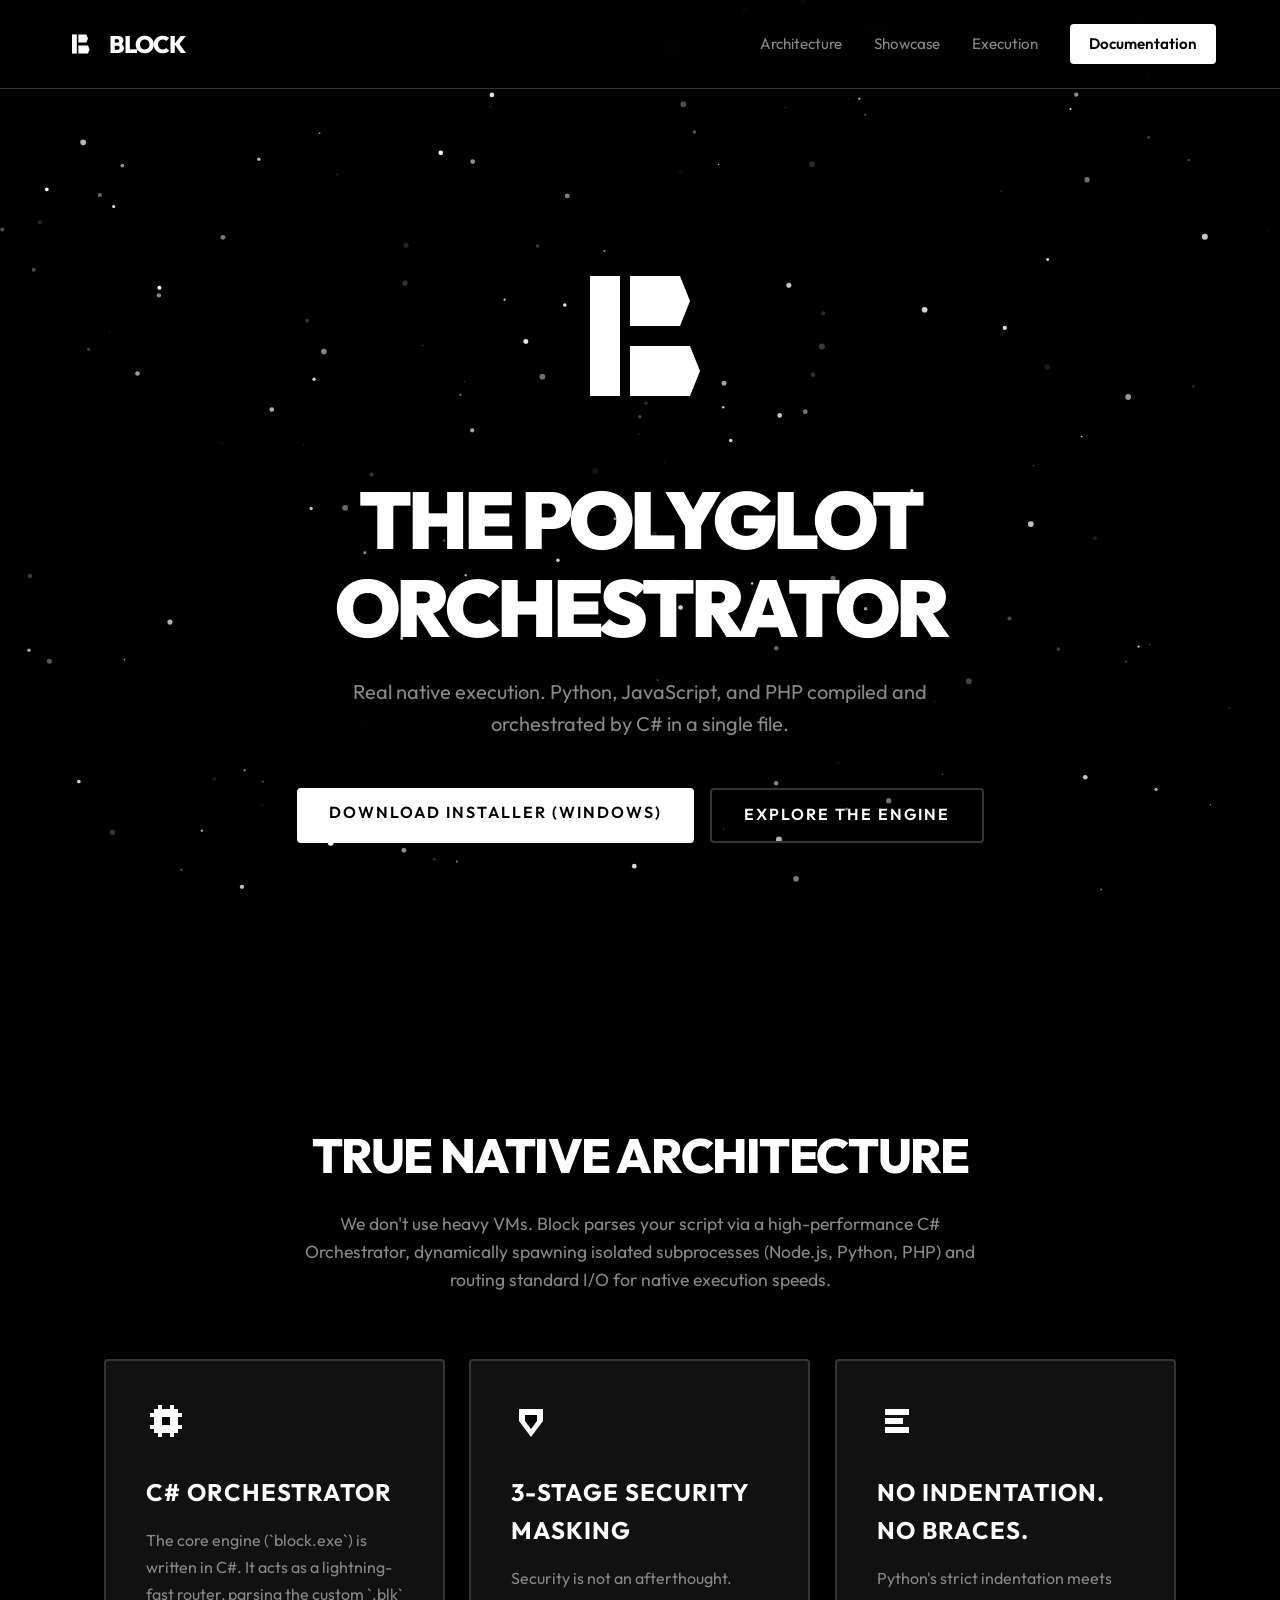
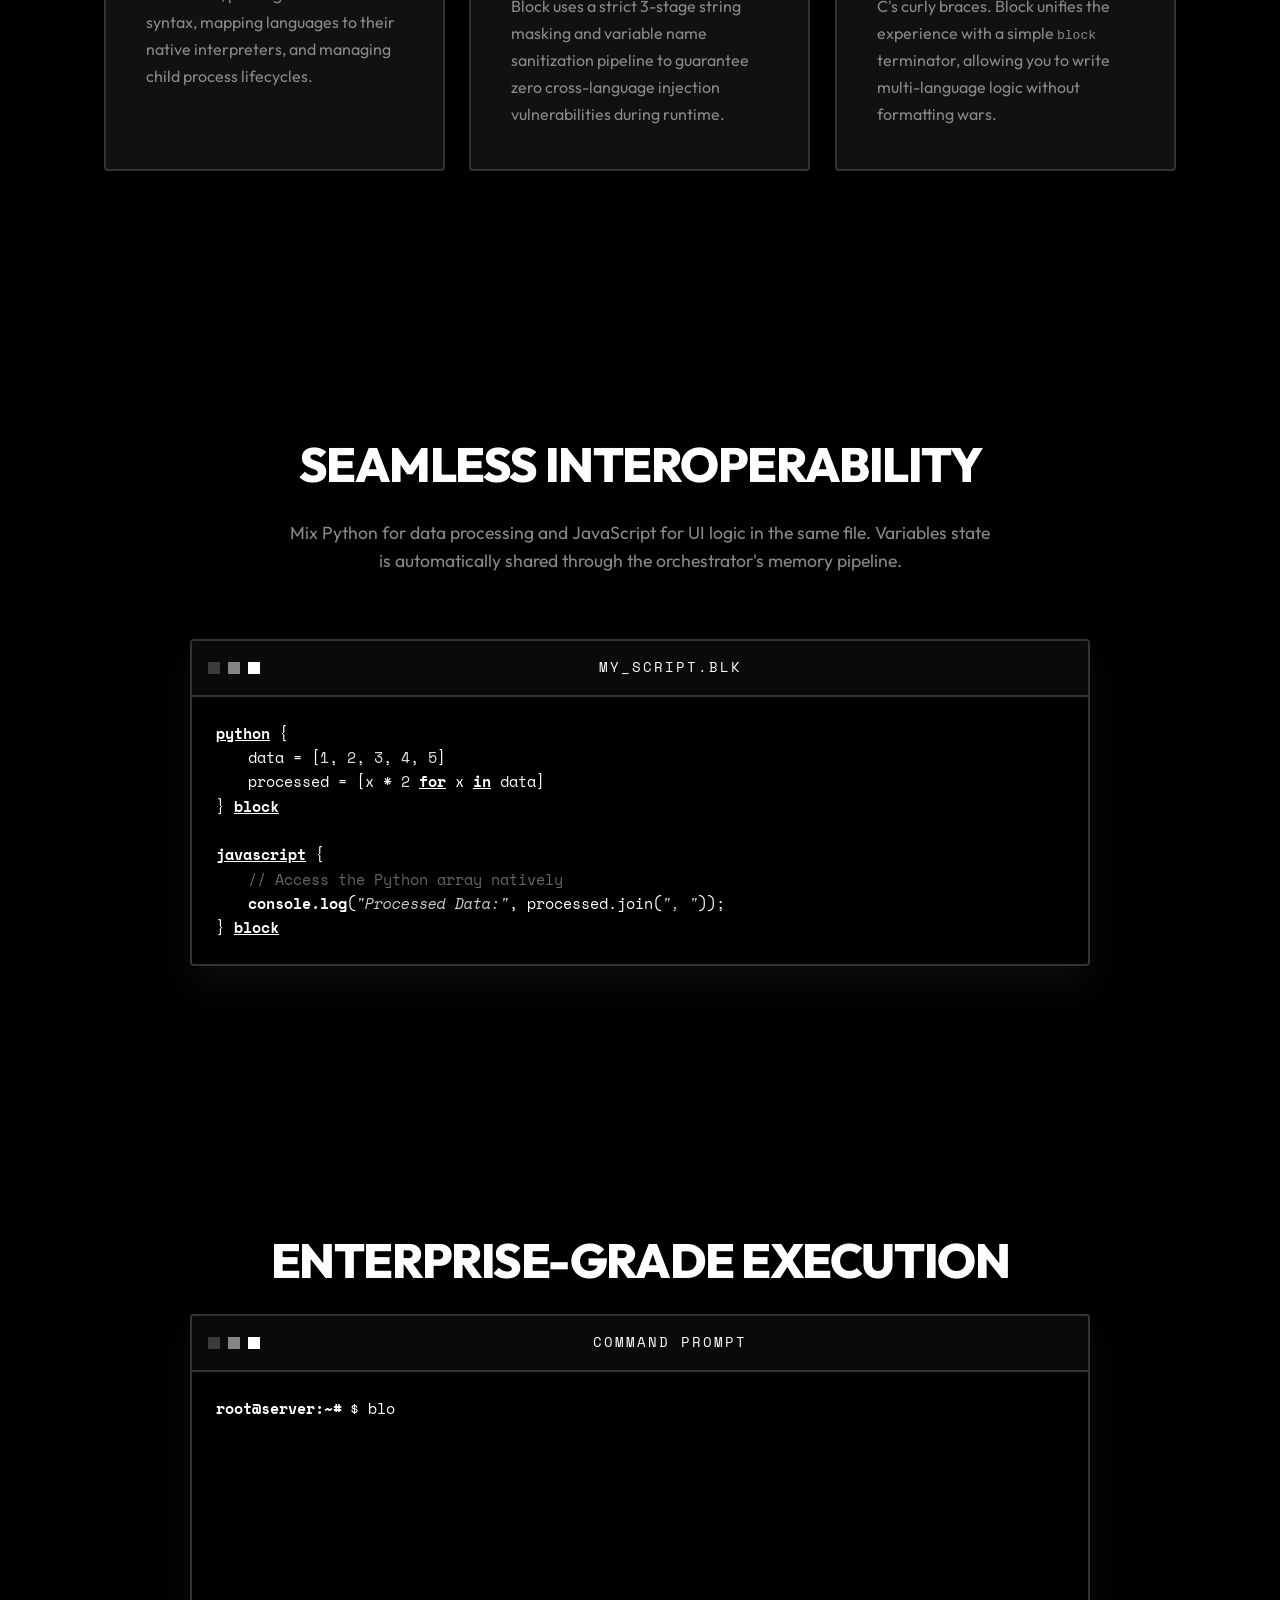
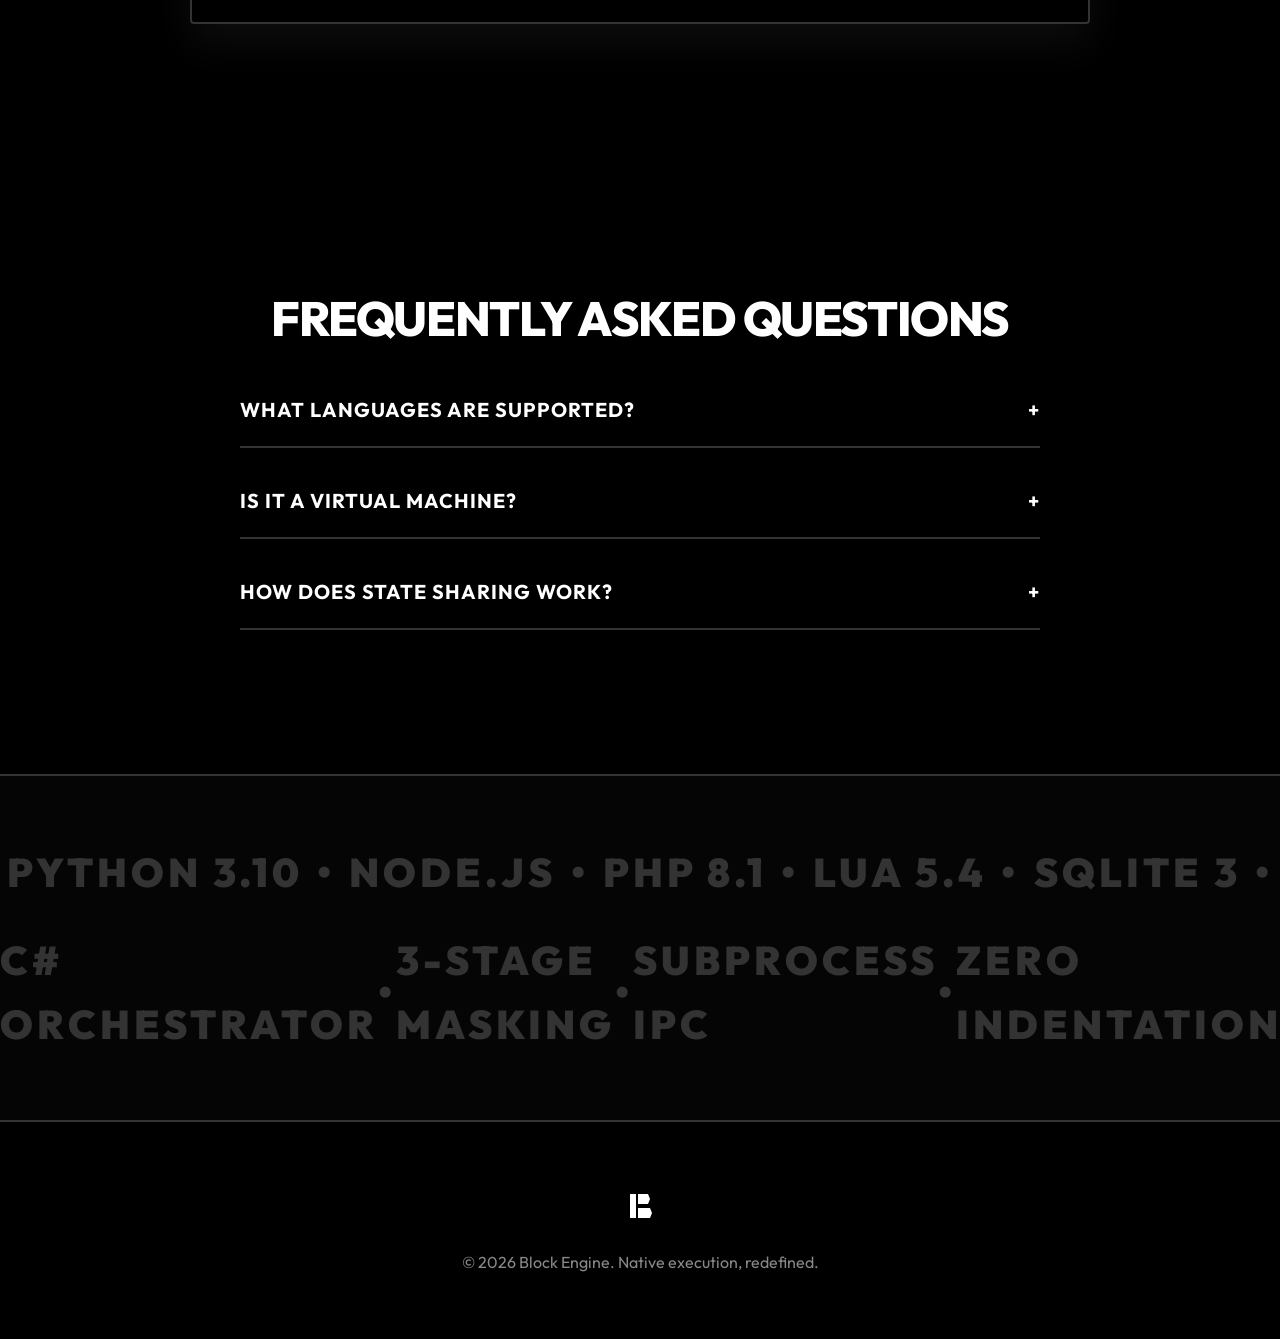
==== index.html @ d7652b3d "ver 1.0 ?..." ====
<!DOCTYPE html>
<html lang="zh-TW">
<head>
    <meta charset="UTF-8">
    <meta name="viewport" content="width=device-width, initial-scale=1.0">
    <title>Block - The Polyglot Orchestrator</title>
    <link rel="preconnect" href="https://fonts.googleapis.com">
    <link rel="preconnect" href="https://fonts.gstatic.com" crossorigin>
    <link href="https://fonts.googleapis.com/css2?family=Outfit:wght@300;400;600;800;900&family=Space+Mono&display=swap" rel="stylesheet">
    <link rel="stylesheet" href="styles.css">
</head>
<body>
    <!-- 3D Canvas Background -->
    <canvas id="bg-canvas"></canvas>

    <!-- Scroll Timeline -->
    <div id="scroll-line-container">
        <div id="scroll-line"></div>
        <div id="scroll-glow"></div>
    </div>

    <nav class="navbar">
        <div class="logo">
            <!-- Using the inline SVG for small logo -->
            <svg viewBox="0 0 100 100" class="logo-img-small">
                <g fill="#ffffff">
                    <rect x="25" y="20" width="15" height="60" />
                    <polygon points="45,20 70,20 75,32.5 70,45 45,45" />
                    <polygon points="45,55 75,55 80,67.5 75,80 45,80" />
                </g>
            </svg>
            <span class="logo-text">BLOCK</span>
        </div>
        <div class="nav-links">
            <a href="#architecture">Architecture</a>
            <a href="#showcase">Showcase</a>
            <a href="#terminal">Execution</a>
            <a href="wiki.html" class="btn-glow">Documentation</a>
        </div>
    </nav>

    <main>
        <header class="hero reveal">
            <!-- Epic Animated Logo (Pure Monochrome Geometric) -->
            <div class="hero-logo-container">
                <svg id="hero-logo" viewBox="0 0 100 100" width="200" height="200">
                    <g class="logo-paths" fill="none" stroke="#ffffff" stroke-width="2">
                        <rect x="25" y="20" width="15" height="60" />
                        <polygon points="45,20 70,20 75,32.5 70,45 45,45" />
                        <polygon points="45,55 75,55 80,67.5 75,80 45,80" />
                    </g>
                </svg>
            </div>

            <h1 class="scramble-text" data-text="THE POLYGLOT ORCHESTRATOR">
                THE POLYGLOT ORCHESTRATOR
            </h1>
            <p class="subtitle scramble-text" data-text="Real native execution. Python, JavaScript, and PHP compiled and orchestrated by C# in a single file.">
                Real native execution. Python, JavaScript, and PHP compiled and orchestrated by C# in a single file.
            </p>
            <div class="cta-group">
                <a href="BlockInstaller.exe" download class="btn-primary">Download Installer (Windows)</a>
                <a href="#architecture" class="btn-secondary">Explore the Engine</a>
            </div>
        </header>

        <!-- Genuine Architecture Section -->
        <section id="architecture" class="architecture section-padding">
            <h2 class="section-title reveal">True Native Architecture</h2>
            <p class="section-desc reveal">We don't use heavy VMs. Block parses your script via a high-performance C# Orchestrator, dynamically spawning isolated subprocesses (Node.js, Python, PHP) and routing standard I/O for native execution speeds.</p>
            
            <div class="bento-grid">
                <div class="bento-card tilt-card reveal">
                    <div class="bento-icon">
                        <!-- C# Orchestrator Geometric Icon -->
                        <svg viewBox="0 0 100 100" width="40" height="40">
                            <g fill="#ffffff">
                                <rect x="20" y="20" width="60" height="60" />
                                <rect x="10" y="30" width="10" height="10" />
                                <rect x="10" y="60" width="10" height="10" />
                                <rect x="80" y="30" width="10" height="10" />
                                <rect x="80" y="60" width="10" height="10" />
                                <rect x="30" y="10" width="10" height="10" />
                                <rect x="60" y="10" width="10" height="10" />
                                <rect x="30" y="80" width="10" height="10" />
                                <rect x="60" y="80" width="10" height="10" />
                                <rect x="40" y="40" width="20" height="20" fill="#000000" />
                            </g>
                        </svg>
                    </div>
                    <h3>C# Orchestrator</h3>
                    <p>The core engine (`block.exe`) is written in C#. It acts as a lightning-fast router, parsing the custom `.blk` syntax, mapping languages to their native interpreters, and managing child process lifecycles.</p>
                </div>
                <div class="bento-card tilt-card reveal">
                    <div class="bento-icon">
                        <!-- 3-Stage Security Geometric Icon -->
                        <svg viewBox="0 0 100 100" width="40" height="40">
                            <g fill="#ffffff">
                                <polygon points="20,20 80,20 80,50 50,90 20,50" />
                                <polygon points="35,35 65,35 65,50 50,70 35,50" fill="#000000" />
                            </g>
                        </svg>
                    </div>
                    <h3>3-Stage Security Masking</h3>
                    <p>Security is not an afterthought. Block uses a strict 3-stage string masking and variable name sanitization pipeline to guarantee zero cross-language injection vulnerabilities during runtime.</p>
                </div>
                <div class="bento-card tilt-card reveal">
                    <div class="bento-icon">
                        <!-- No Indentation Geometric Icon -->
                        <svg viewBox="0 0 100 100" width="40" height="40">
                            <g fill="#ffffff">
                                <rect x="20" y="20" width="60" height="15" />
                                <rect x="20" y="42.5" width="45" height="15" />
                                <rect x="20" y="65" width="60" height="15" />
                            </g>
                        </svg>
                    </div>
                    <h3>No Indentation. No Braces.</h3>
                    <p>Python's strict indentation meets C's curly braces. Block unifies the experience with a simple <code>block</code> terminator, allowing you to write multi-language logic without formatting wars.</p>
                </div>
            </div>
        </section>

        <!-- Interactive Code Showcase -->
        <section id="showcase" class="showcase section-padding">
            <h2 class="section-title reveal">Seamless Interoperability</h2>
            <p class="section-desc reveal">Mix Python for data processing and JavaScript for UI logic in the same file. Variables state is automatically shared through the orchestrator's memory pipeline.</p>
            
            <div class="code-comparison reveal">
                <div class="code-window">
                    <div class="editor-header">
                        <span class="dot"></span><span class="dot"></span><span class="dot"></span>
                        <span class="window-title">my_script.blk</span>
                    </div>
                    <div class="editor-content">
                        <div class="code-line"><span class="keyword">python</span> {</div>
                        <div class="code-line indent">data = [<span class="number">1</span>, <span class="number">2</span>, <span class="number">3</span>, <span class="number">4</span>, <span class="number">5</span>]</div>
                        <div class="code-line indent">processed = [x * <span class="number">2</span> <span class="keyword">for</span> x <span class="keyword">in</span> data]</div>
                        <div class="code-line">} <span class="keyword">block</span></div>
                        <br>
                        <div class="code-line"><span class="keyword">javascript</span> {</div>
                        <div class="code-line indent"><span class="comment">// Access the Python array natively</span></div>
                        <div class="code-line indent"><span class="func">console.log</span>(<span class="string">"Processed Data:"</span>, processed.join(<span class="string">", "</span>));</div>
                        <div class="code-line">} <span class="keyword">block</span></div>
                    </div>
                </div>
            </div>
        </section>

        <!-- Terminal Simulator -->
        <section id="terminal" class="terminal-section section-padding">
            <h2 class="section-title reveal">Enterprise-Grade Execution</h2>
            <div class="terminal-window reveal">
                <div class="editor-header">
                    <span class="dot"></span><span class="dot"></span><span class="dot"></span>
                    <span class="window-title">Command Prompt</span>
                </div>
                <div class="terminal-body" id="term-typing">
                    <!-- JS will inject typing here -->
                </div>
            </div>
        </section>

        <!-- FAQ Accordion -->
        <section class="faq-section section-padding">
            <h2 class="section-title reveal">Frequently Asked Questions</h2>
            <div class="faq-container reveal">
                <div class="faq-item">
                    <button class="faq-question">What languages are supported? <span class="icon">+</span></button>
                    <div class="faq-answer">
                        <p>Block Installer automatically downloads and links native runtime environments for Python, PHP, Lua, SQLite, and JavaScript. You can use all of them out-of-the-box in a single `.blk` file.</p>
                    </div>
                </div>
                <div class="faq-item">
                    <button class="faq-question">Is it a Virtual Machine? <span class="icon">+</span></button>
                    <div class="faq-answer">
                        <p>No. Block does not emulate instructions. It relies on the C# Orchestrator to parse the AST and spin up actual native processes (`python.exe`, `node.exe`), ensuring 100% compatibility with standard libraries.</p>
                    </div>
                </div>
                <div class="faq-item">
                    <button class="faq-question">How does state sharing work? <span class="icon">+</span></button>
                    <div class="faq-answer">
                        <p>The Orchestrator manages an inter-process communication pipeline. When a variable is declared in a Python block, its value is serialized, sanitized by the 3-stage mask, and injected securely into the subsequent JavaScript or PHP context.</p>
                    </div>
                </div>
            </div>
        </section>

        <!-- Ecosystem Marquees -->
        <section class="marquee-section">
            <div class="marquee marquee-left">
                <div class="marquee-content">
                    <span>PYTHON 3.10</span> <span>•</span>
                    <span>NODE.JS</span> <span>•</span>
                    <span>PHP 8.1</span> <span>•</span>
                    <span>LUA 5.4</span> <span>•</span>
                    <span>SQLITE 3</span> <span>•</span>
                </div>
                <div class="marquee-content">
                    <span>PYTHON 3.10</span> <span>•</span>
                    <span>NODE.JS</span> <span>•</span>
                    <span>PHP 8.1</span> <span>•</span>
                    <span>LUA 5.4</span> <span>•</span>
                    <span>SQLITE 3</span> <span>•</span>
                </div>
            </div>
            <div class="marquee marquee-right">
                <div class="marquee-content">
                    <span>C# ORCHESTRATOR</span> <span>•</span>
                    <span>3-STAGE MASKING</span> <span>•</span>
                    <span>SUBPROCESS IPC</span> <span>•</span>
                    <span>ZERO INDENTATION</span> <span>•</span>
                </div>
                <div class="marquee-content">
                    <span>C# ORCHESTRATOR</span> <span>•</span>
                    <span>3-STAGE MASKING</span> <span>•</span>
                    <span>SUBPROCESS IPC</span> <span>•</span>
                    <span>ZERO INDENTATION</span> <span>•</span>
                </div>
            </div>
        </section>
    </main>

    <footer>
        <div class="footer-logo">
            <svg viewBox="0 0 100 100" width="40" height="40">
                <g fill="#ffffff">
                    <rect x="25" y="20" width="15" height="60" />
                    <polygon points="45,20 70,20 75,32.5 70,45 45,45" />
                    <polygon points="45,55 75,55 80,67.5 75,80 45,80" />
                </g>
            </svg>
        </div>
        <p>&copy; 2026 Block Engine. Native execution, redefined.</p>
    </footer>

    <script src="script.js"></script>
</body>
</html>
---- styles.css ----
/* ==========================================================================
   Pure Monochrome Dark Theme for Block Engine - GEOMETRIC EDITION
   ========================================================================== */

:root {
    --bg-color: #000000;
    --text-primary: #ffffff;
    --text-secondary: #888888;
    --border-color: #333333;
    --card-bg: rgba(17, 17, 17, 1);
    --accent: #ffffff; 
    --font-sans: 'Outfit', -apple-system, BlinkMacSystemFont, "Segoe UI", Roboto, "Helvetica Neue", Arial, sans-serif;
    --font-mono: 'Space Mono', SFMono-Regular, Menlo, Monaco, Consolas, monospace;
}

* {
    margin: 0;
    padding: 0;
    box-sizing: border-box;
}

html {
    scroll-behavior: smooth;
}

body {
    background-color: var(--bg-color);
    color: var(--text-primary);
    font-family: var(--font-sans);
    line-height: 1.6;
    overflow-x: hidden;
    position: relative;
}

#bg-canvas {
    position: fixed;
    top: 0;
    left: 0;
    width: 100%;
    height: 100%;
    z-index: -2;
    pointer-events: none;
}

#scroll-line-container {
    position: absolute;
    top: 0;
    left: 50%;
    transform: translateX(-50%);
    width: 2px;
    height: 100%;
    z-index: -1;
    opacity: 0.3;
}

#scroll-line {
    position: sticky;
    top: 0;
    width: 100%;
    height: 0%;
    background: var(--text-primary);
    box-shadow: 0 0 15px 2px rgba(255, 255, 255, 0.3);
    transition: height 0.1s ease-out;
}

/* Navbar */
.navbar {
    display: flex;
    justify-content: space-between;
    align-items: center;
    padding: 1.5rem 4rem;
    position: sticky;
    top: 0;
    background: rgba(0, 0, 0, 0.8);
    backdrop-filter: blur(12px);
    border-bottom: 1px solid var(--border-color);
    z-index: 1000;
}

.logo {
    display: flex;
    align-items: center;
    gap: 0.8rem;
    font-size: 1.5rem;
    font-weight: 800;
    letter-spacing: -0.05em;
}

.logo-img-small {
    height: 32px;
    width: 32px;
}

.nav-links {
    display: flex;
    gap: 2rem;
    align-items: center;
}

.nav-links a {
    color: var(--text-secondary);
    text-decoration: none;
    font-size: 0.95rem;
    transition: color 0.2s;
}

.nav-links a:hover {
    color: var(--text-primary);
}

.btn-glow {
    background: var(--text-primary);
    color: var(--bg-color) !important;
    padding: 0.5rem 1.2rem;
    border-radius: 4px; /* Harder corners for geometric feel */
    font-weight: 600;
    transition: transform 0.2s, box-shadow 0.2s;
}

.btn-glow:hover {
    transform: scale(1.05);
    box-shadow: 0 0 15px rgba(255, 255, 255, 0.4);
}

/* Hero Section */
.hero {
    min-height: 100vh;
    display: flex;
    flex-direction: column;
    justify-content: center;
    align-items: center;
    text-align: center;
    padding: 2rem;
    position: relative;
}

/* SVG Animation */
.hero-logo-container {
    margin-bottom: 2rem;
}

.logo-paths {
    stroke-dasharray: 400;
    stroke-dashoffset: 400;
    animation: draw 2s ease-in-out forwards, fillIn 1s 1.5s ease-in forwards, pulseGlow 3s 2.5s infinite alternate;
}

@keyframes draw {
    to { stroke-dashoffset: 0; }
}
@keyframes fillIn {
    to { fill: #ffffff; stroke: transparent; }
}
@keyframes pulseGlow {
    from { filter: drop-shadow(0 0 10px rgba(255, 255, 255, 0.2)); }
    to { filter: drop-shadow(0 0 30px rgba(255, 255, 255, 0.6)); transform: scale(1.02); }
}

.hero h1 {
    font-size: 5rem;
    font-weight: 900;
    letter-spacing: -0.05em;
    line-height: 1.1;
    margin-bottom: 1.5rem;
    color: #ffffff;
    max-width: 900px;
    min-height: 120px;
}

.hero p {
    font-size: 1.25rem;
    color: var(--text-secondary);
    max-width: 600px;
    margin-bottom: 3rem;
    min-height: 60px;
}

.cta-group {
    display: flex;
    gap: 1rem;
}

.btn-primary, .btn-secondary {
    padding: 0.8rem 2rem;
    border-radius: 4px;
    font-size: 1rem;
    font-weight: 600;
    text-decoration: none;
    transition: all 0.2s;
    z-index: 2;
    text-transform: uppercase;
    letter-spacing: 2px;
}

.btn-primary {
    background: var(--text-primary);
    color: var(--bg-color);
}

.btn-primary:hover {
    background: #cccccc;
    transform: translateY(-2px);
    box-shadow: 0 10px 20px rgba(255,255,255,0.2);
}

.btn-secondary {
    background: transparent;
    color: var(--text-primary);
    border: 2px solid var(--border-color);
}

.btn-secondary:hover {
    background: rgba(255, 255, 255, 0.1);
    border-color: #ffffff;
}

/* Section Setup */
.section-padding {
    padding: 8rem 4rem;
    max-width: 1200px;
    margin: 0 auto;
    position: relative;
}

.section-title {
    text-align: center;
    font-size: 3rem;
    font-weight: 800;
    letter-spacing: -0.03em;
    margin-bottom: 1rem;
    color: #ffffff;
    text-transform: uppercase;
}

.section-desc {
    text-align: center;
    color: var(--text-secondary);
    max-width: 700px;
    margin: 0 auto 4rem auto;
    font-size: 1.1rem;
}

/* Bento Grid Features */
.bento-grid {
    display: grid;
    grid-template-columns: repeat(3, 1fr);
    grid-auto-rows: minmax(250px, auto);
    gap: 1.5rem;
}

.bento-card {
    background: var(--card-bg);
    border: 2px solid var(--border-color);
    border-radius: 4px;
    padding: 2.5rem;
    position: relative;
    overflow: hidden;
    transition: transform 0.1s ease-out, border-color 0.3s;
    transform-style: preserve-3d;
    will-change: transform;
}

.bento-card:hover {
    border-color: #ffffff;
}

.bento-card::before {
    content: '';
    position: absolute;
    top: 0;
    left: 0;
    right: 0;
    bottom: 0;
    background: radial-gradient(circle at var(--mouse-x, 0) var(--mouse-y, 0), rgba(255,255,255,0.15), transparent 50%);
    opacity: 0;
    transition: opacity 0.3s;
    pointer-events: none;
    z-index: 0;
}

.bento-card:hover::before {
    opacity: 1;
}

.bento-card > * {
    transform: translateZ(20px);
    position: relative;
    z-index: 1;
}

.bento-icon {
    margin-bottom: 1.5rem;
}

.bento-card h3 {
    font-size: 1.5rem;
    margin-bottom: 1rem;
    font-weight: 700;
    text-transform: uppercase;
    letter-spacing: 1px;
}

.bento-card p {
    color: var(--text-secondary);
    line-height: 1.7;
}

/* Code / Terminal Simulator */
.code-window, .terminal-window {
    width: 100%;
    max-width: 900px;
    margin: 0 auto;
    background: #000000;
    border: 2px solid var(--border-color);
    border-radius: 4px;
    overflow: hidden;
    box-shadow: 0 20px 40px rgba(255,255,255,0.05);
}

.editor-header {
    display: flex;
    gap: 8px;
    padding: 1rem;
    border-bottom: 2px solid var(--border-color);
    background: #0a0a0a;
    align-items: center;
}

.window-title {
    margin-left: auto;
    margin-right: auto;
    font-size: 0.85rem;
    color: #ffffff;
    font-family: var(--font-mono);
    letter-spacing: 2px;
    text-transform: uppercase;
}

/* Monochrome Window Dots */
.dot {
    width: 12px;
    height: 12px;
    border-radius: 0; /* Square dots for geometric style! */
    background: #ffffff;
}

.dot:nth-child(1) { opacity: 0.2; }
.dot:nth-child(2) { opacity: 0.5; }
.dot:nth-child(3) { opacity: 1.0; }

.editor-content, .terminal-body {
    padding: 1.5rem;
    font-family: var(--font-mono);
    font-size: 0.95rem;
    color: #ffffff;
    text-align: left;
    line-height: 1.6;
}

/* Pure Monochrome Syntax Highlighting */
.indent { padding-left: 2rem; }
.keyword { font-weight: bold; color: #ffffff; text-decoration: underline; }
.string { color: #cccccc; font-style: italic; }
.func { font-weight: bold; color: #ffffff; }
.comment { color: #666666; }
.number { color: #dddddd; }

/* Terminal Specifics */
.terminal-body {
    min-height: 250px;
}
.term-line {
    margin-bottom: 0.5rem;
}
/* Monochrome Terminal Outputs */
.prompt { color: #ffffff; font-weight: bold; margin-right: 0.5rem; }
.success { color: #ffffff; font-weight: bold; border-left: 3px solid #fff; padding-left: 10px; }
.warning { color: #aaaaaa; border-left: 3px solid #aaa; padding-left: 10px; }
.info { color: #777777; border-left: 3px solid #777; padding-left: 10px; }
.timestamp { color: #555555; font-size: 0.85rem; margin-right: 0.5rem; }

/* FAQ Accordion */
.faq-container {
    max-width: 800px;
    margin: 0 auto;
}

.faq-item {
    border-bottom: 2px solid var(--border-color);
    margin-bottom: 1rem;
}

.faq-question {
    width: 100%;
    background: transparent;
    border: none;
    color: var(--text-primary);
    font-size: 1.25rem;
    font-weight: 700;
    font-family: var(--font-sans);
    padding: 1.5rem 0;
    text-align: left;
    display: flex;
    justify-content: space-between;
    cursor: pointer;
    outline: none;
    text-transform: uppercase;
    letter-spacing: 1px;
}

.faq-answer {
    max-height: 0;
    overflow: hidden;
    transition: max-height 0.4s ease-out;
}

.faq-answer p {
    padding-bottom: 1.5rem;
    color: var(--text-secondary);
    line-height: 1.7;
}

.faq-question.active .icon {
    transform: rotate(45deg);
    transition: transform 0.3s;
}

.icon {
    transition: transform 0.3s;
}

/* Marquee */
.marquee-section {
    padding: 4rem 0;
    border-top: 2px solid var(--border-color);
    border-bottom: 2px solid var(--border-color);
    overflow: hidden;
    background: #050505;
    display: flex;
    flex-direction: column;
    gap: 1.5rem;
}

.marquee {
    display: flex;
    width: 200%;
}

.marquee-left { animation: scrollLeft 30s linear infinite; }
.marquee-right { animation: scrollRight 30s linear infinite; }

.marquee-content {
    display: flex;
    justify-content: space-around;
    width: 50%;
    align-items: center;
}

.marquee span {
    font-size: 2.5rem;
    font-weight: 900;
    color: #333333;
    letter-spacing: 4px;
    transition: color 0.3s;
    text-transform: uppercase;
}

.marquee span:hover {
    color: #ffffff;
}

@keyframes scrollLeft {
    0% { transform: translateX(0); }
    100% { transform: translateX(-50%); }
}
@keyframes scrollRight {
    0% { transform: translateX(-50%); }
    100% { transform: translateX(0); }
}

/* Footer */
footer {
    text-align: center;
    padding: 4rem 2rem;
    color: var(--text-secondary);
    background: #000;
}

.footer-logo {
    margin-bottom: 1rem;
}

/* Reveal Animations */
.reveal {
    opacity: 0;
    transform: translateY(40px);
    transition: opacity 1s cubic-bezier(0.16, 1, 0.3, 1), transform 1s cubic-bezier(0.16, 1, 0.3, 1);
}

.reveal.visible {
    opacity: 1;
    transform: translateY(0);
}
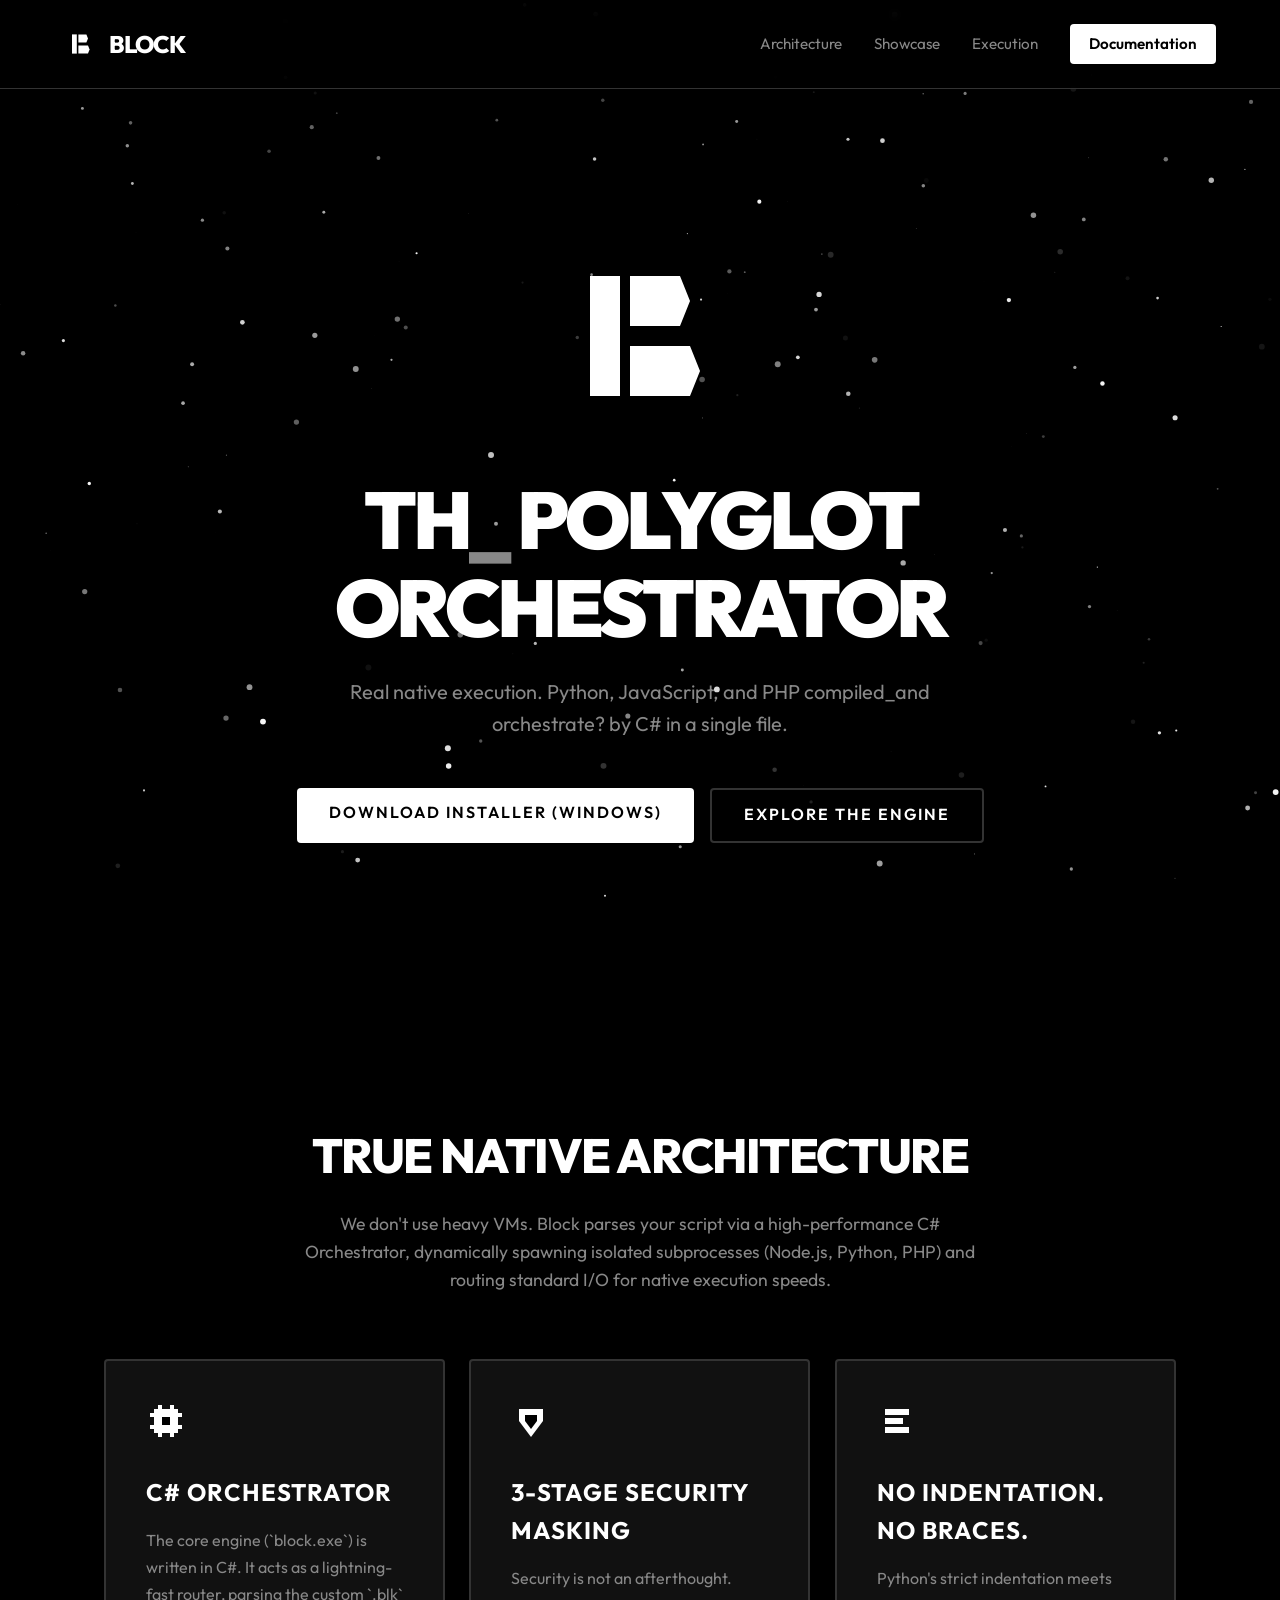
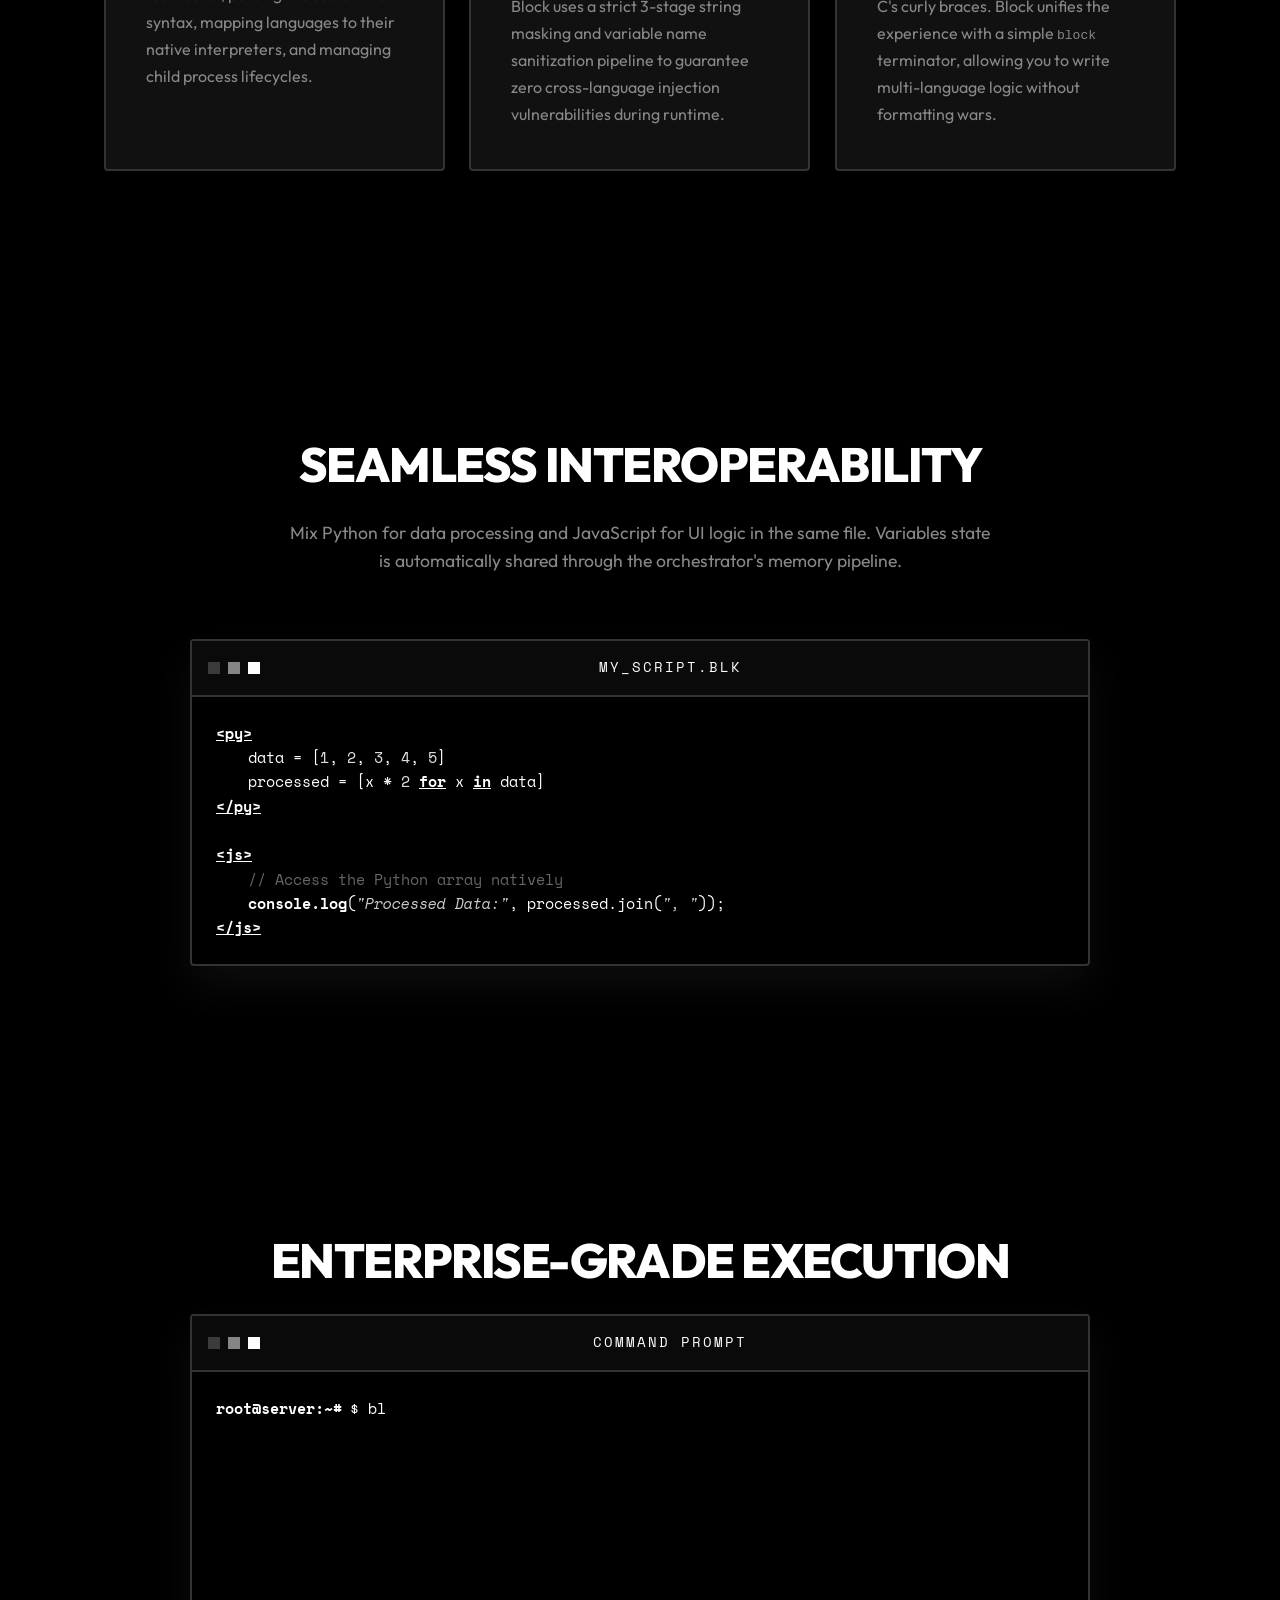
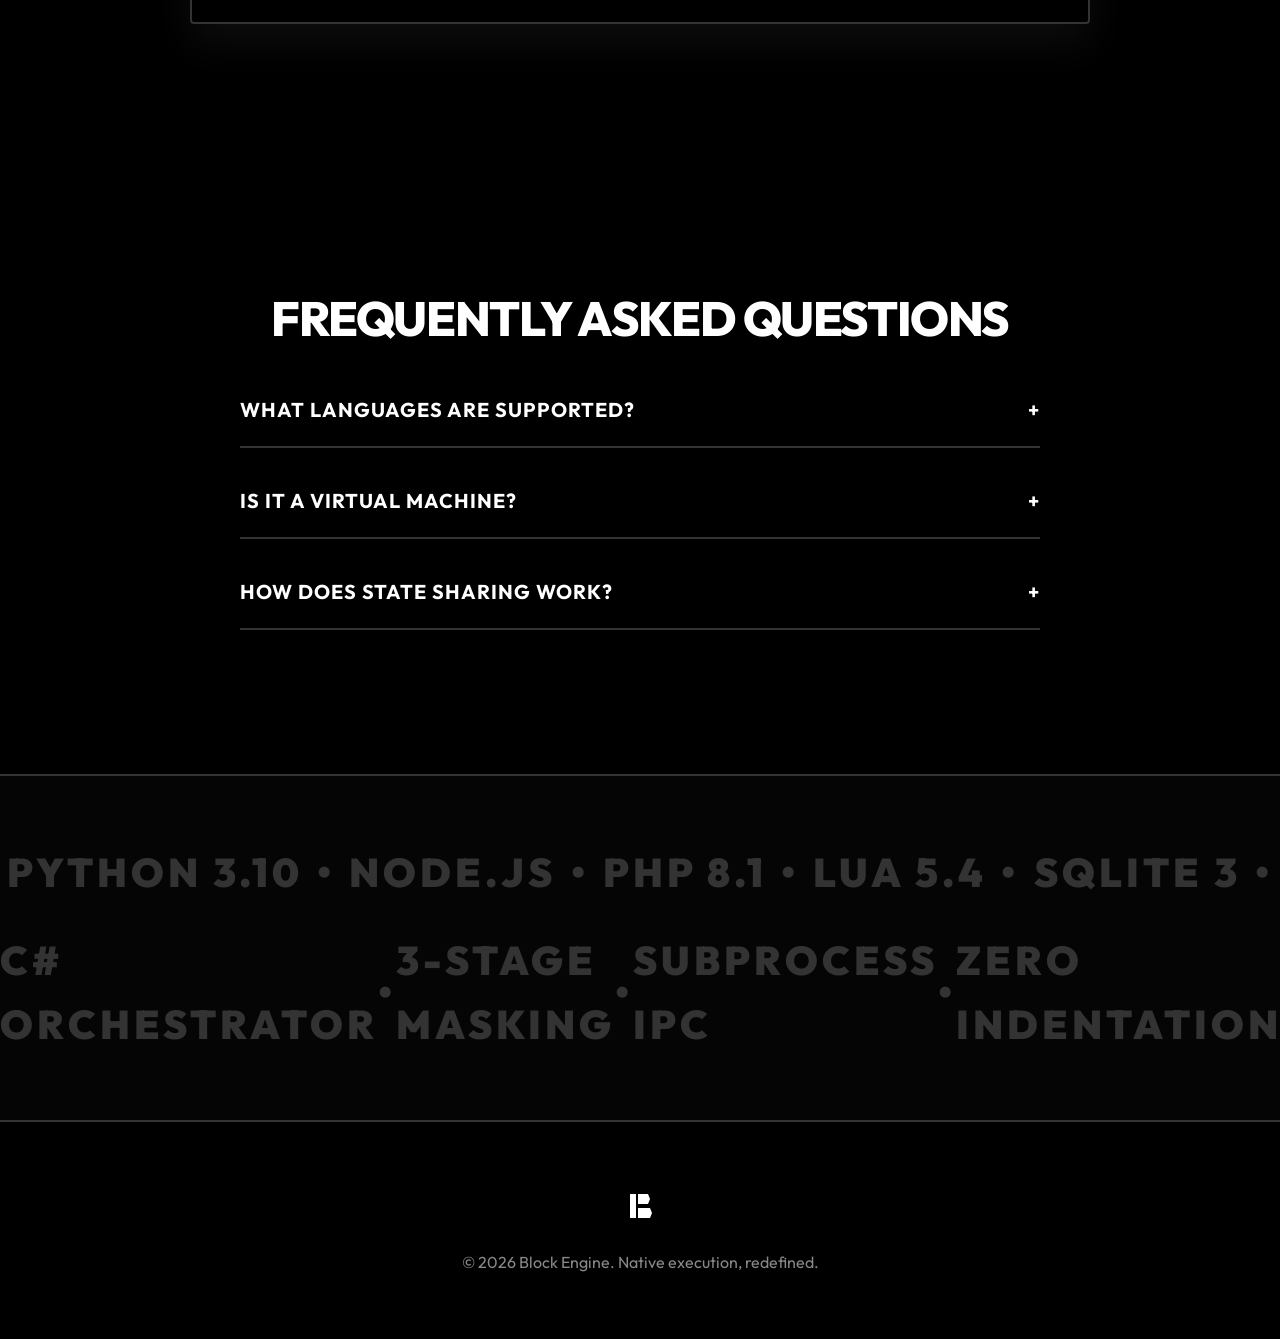
==== commit 40719b6f: "updata ver ..." ====
--- a/index.html
+++ b/index.html
@@ -133,15 +133,15 @@
                         <span class="window-title">my_script.blk</span>
                     </div>
                     <div class="editor-content">
-                        <div class="code-line"><span class="keyword">python</span> {</div>
+                        <div class="code-line"><span class="keyword">&lt;py&gt;</span></div>
                         <div class="code-line indent">data = [<span class="number">1</span>, <span class="number">2</span>, <span class="number">3</span>, <span class="number">4</span>, <span class="number">5</span>]</div>
                         <div class="code-line indent">processed = [x * <span class="number">2</span> <span class="keyword">for</span> x <span class="keyword">in</span> data]</div>
-                        <div class="code-line">} <span class="keyword">block</span></div>
+                        <div class="code-line"><span class="keyword">&lt;/py&gt;</span></div>
                         <br>
-                        <div class="code-line"><span class="keyword">javascript</span> {</div>
+                        <div class="code-line"><span class="keyword">&lt;js&gt;</span></div>
                         <div class="code-line indent"><span class="comment">// Access the Python array natively</span></div>
                         <div class="code-line indent"><span class="func">console.log</span>(<span class="string">"Processed Data:"</span>, processed.join(<span class="string">", "</span>));</div>
-                        <div class="code-line">} <span class="keyword">block</span></div>
+                        <div class="code-line"><span class="keyword">&lt;/js&gt;</span></div>
                     </div>
                 </div>
             </div>
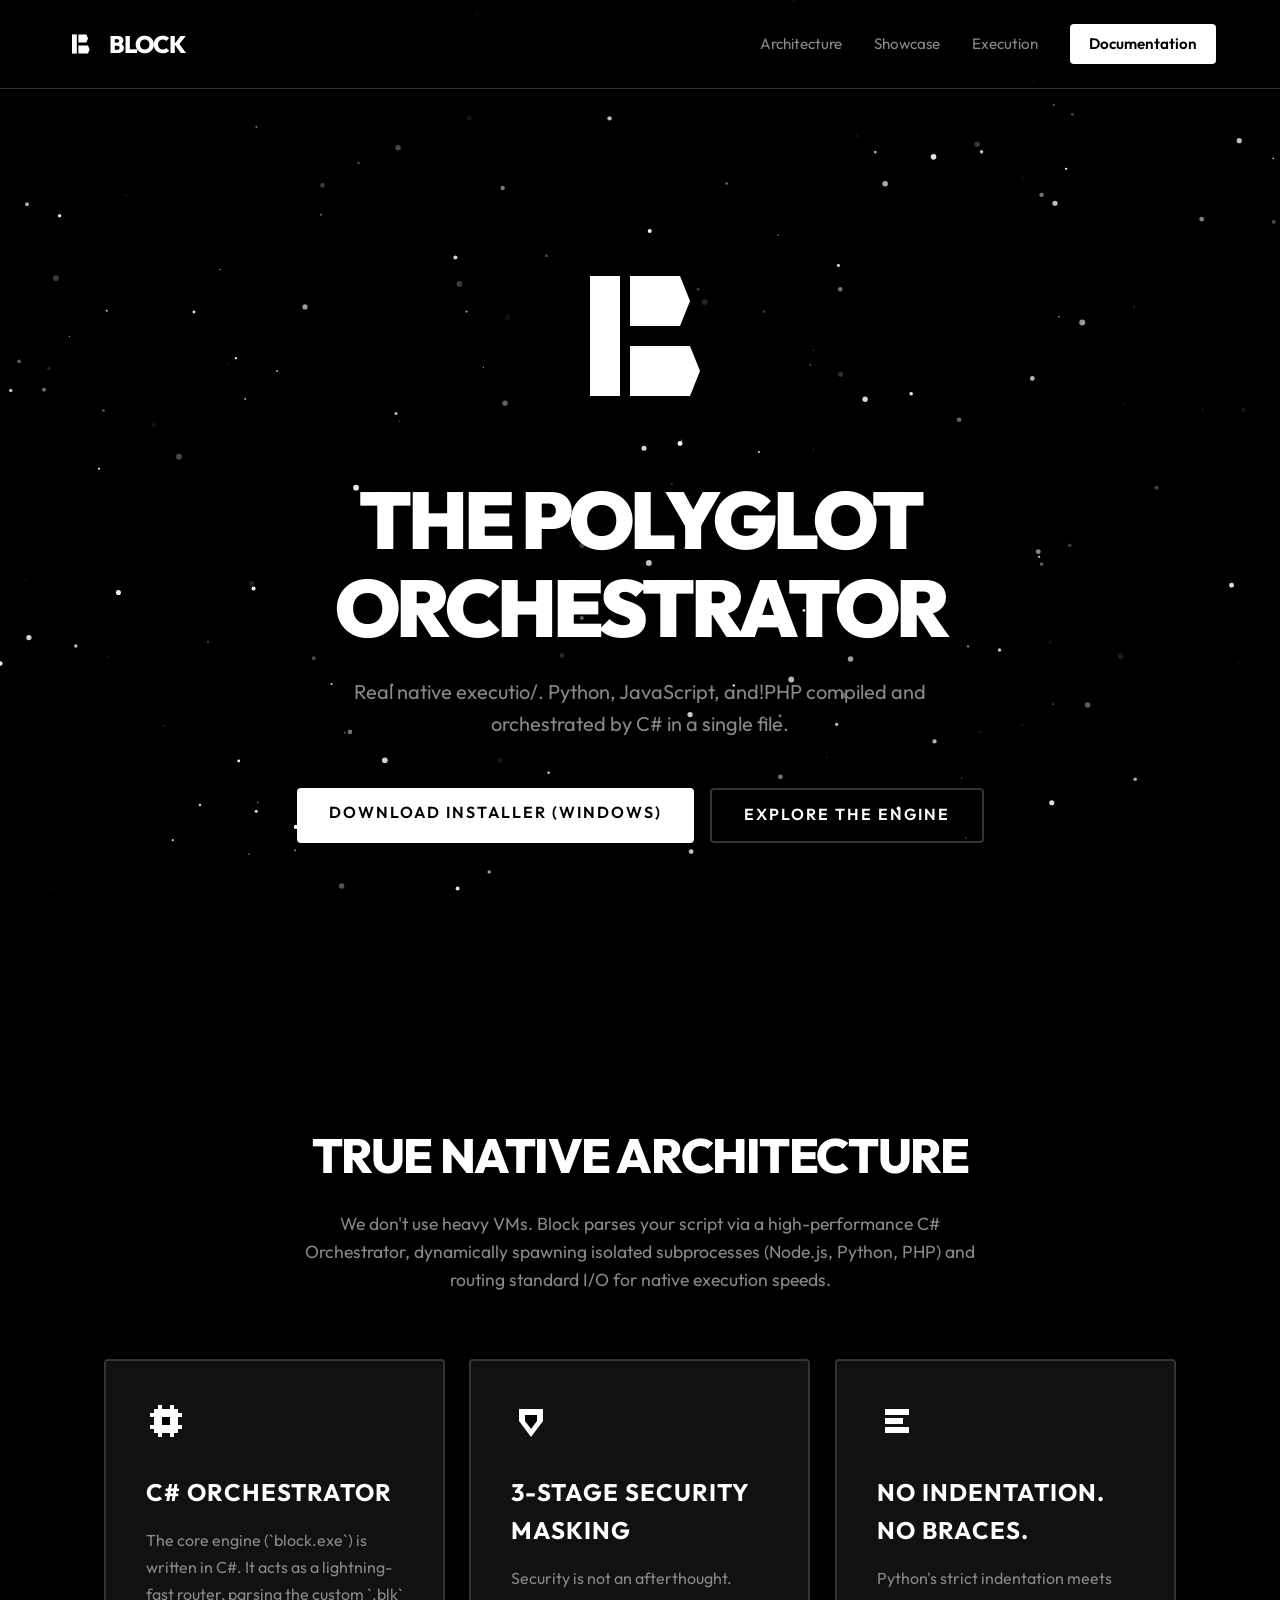
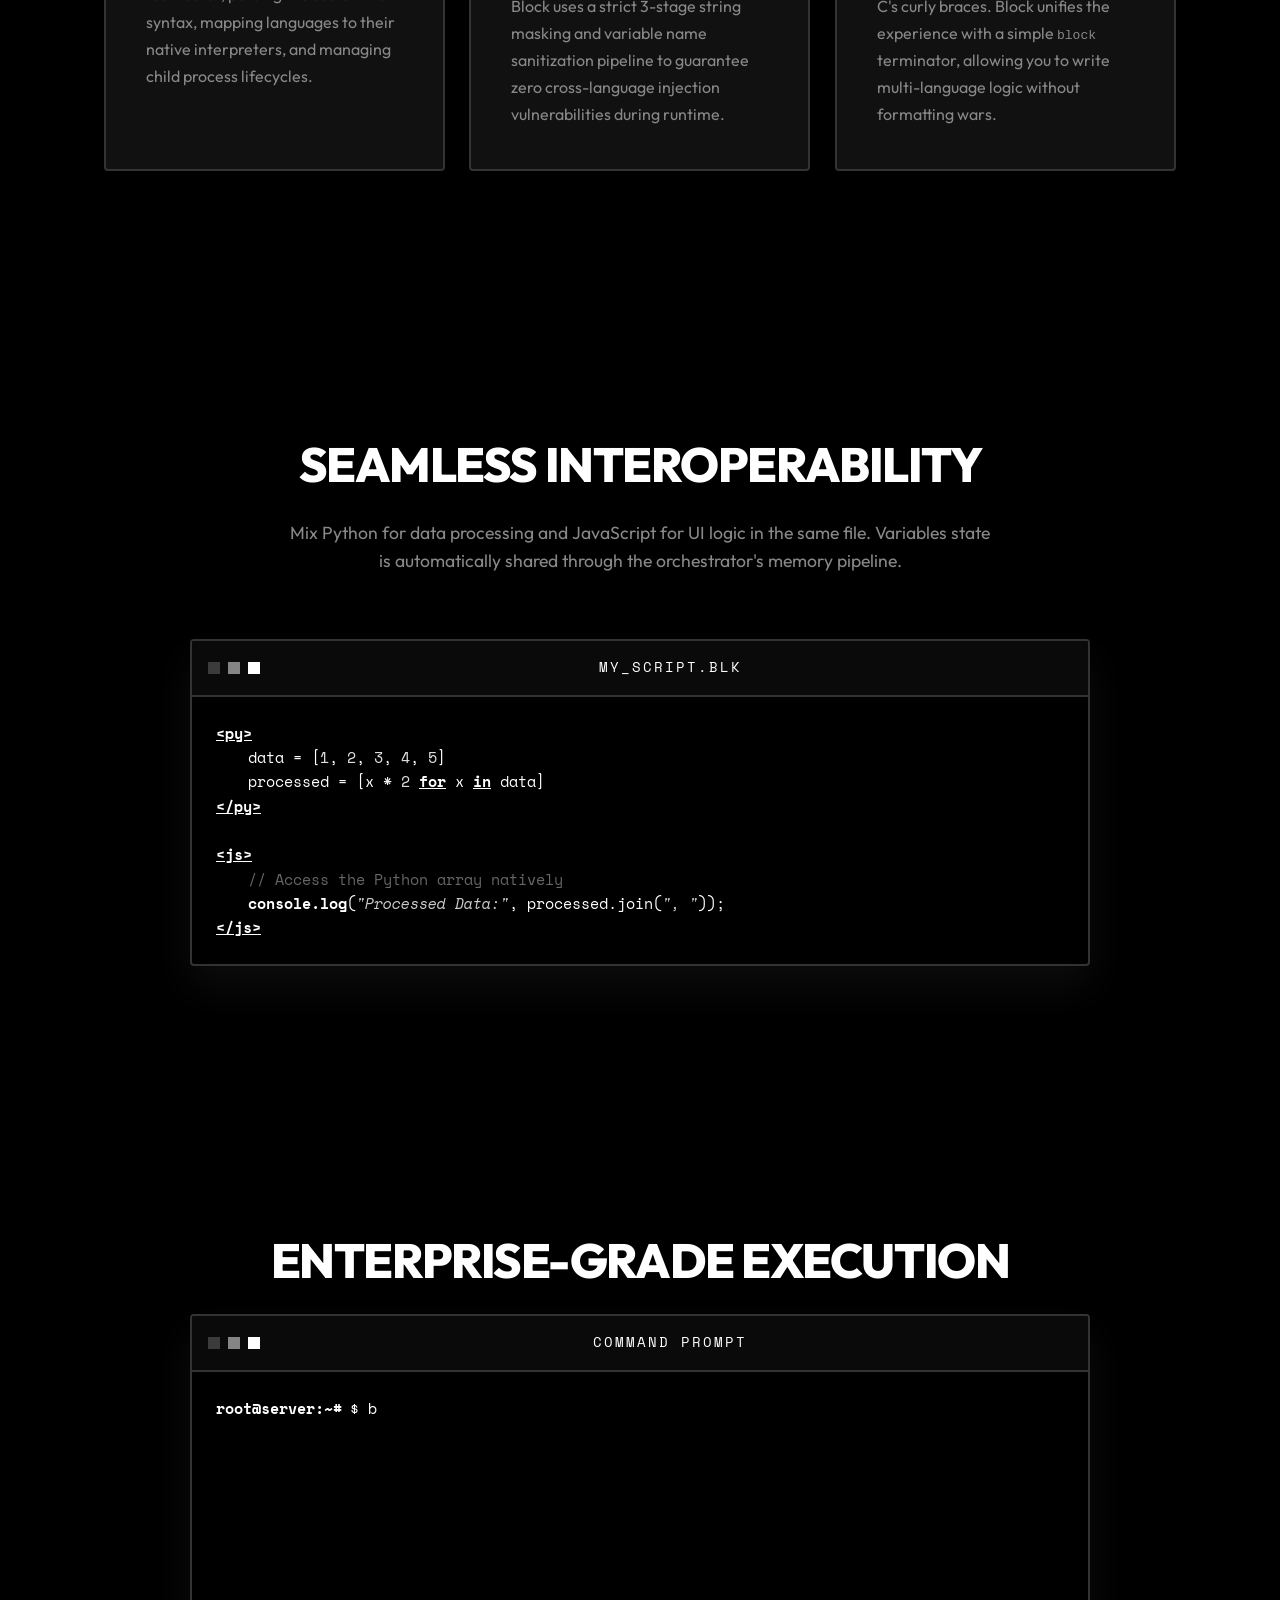
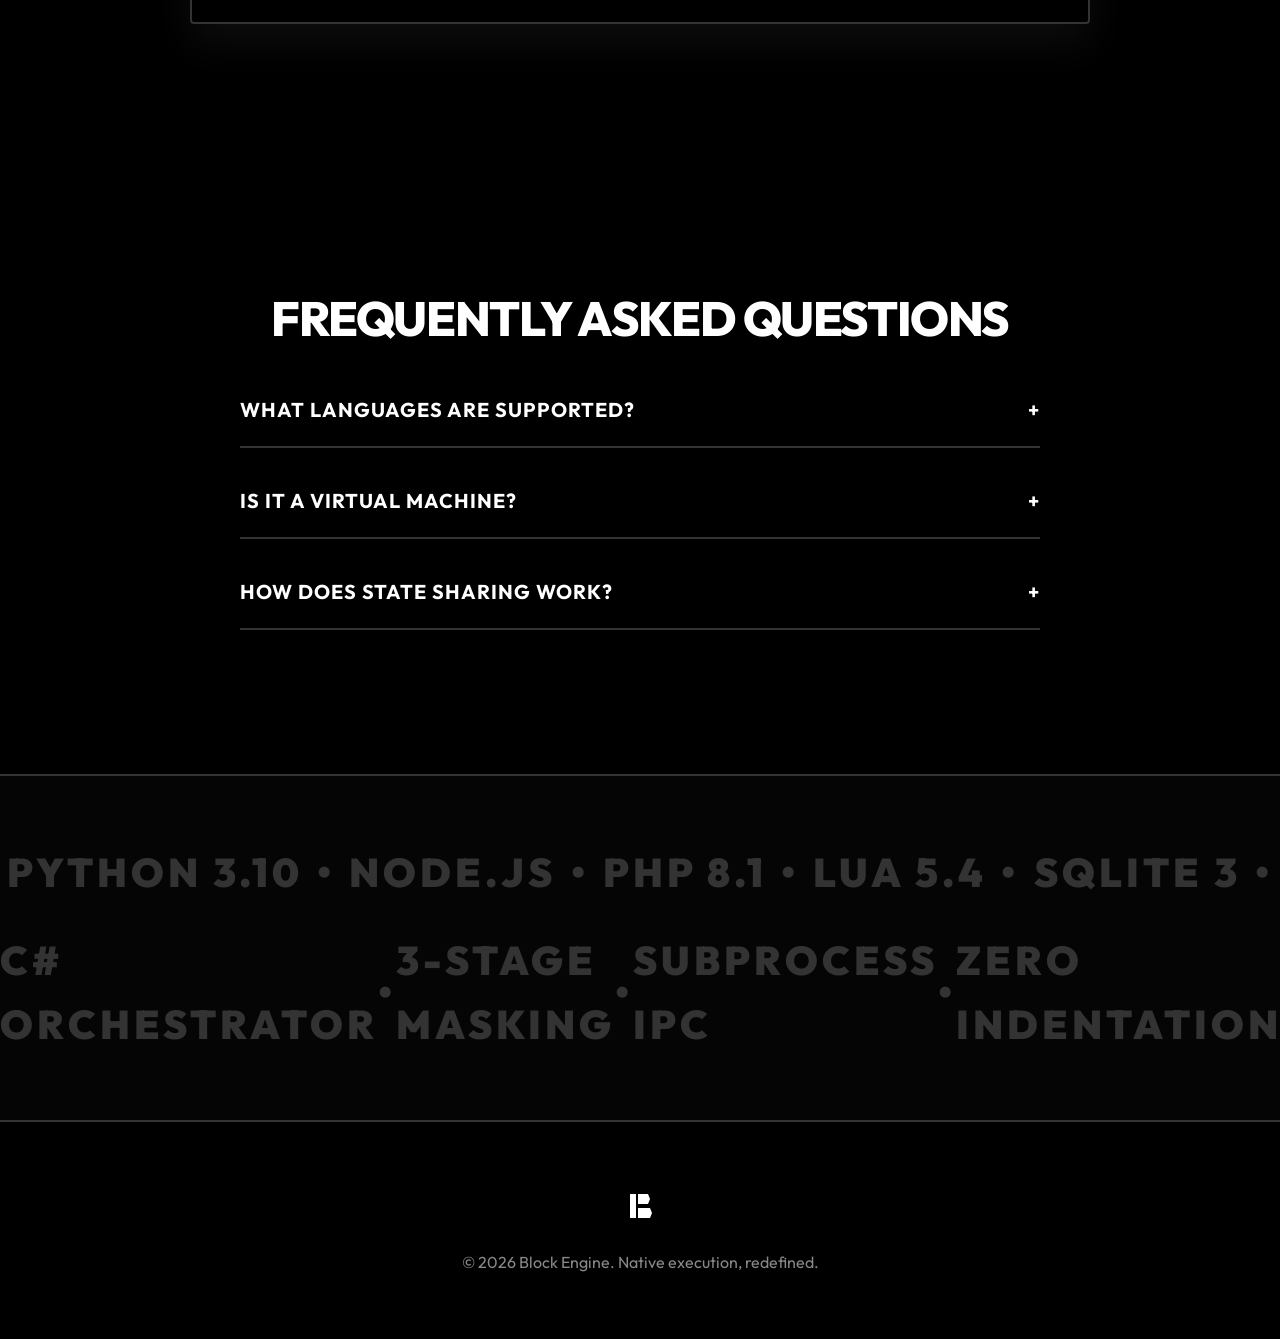
==== commit 6756369a: "哇 ..." ====
--- a/index.html
+++ b/index.html
@@ -1,239 +1,239 @@
-<!DOCTYPE html>
-<html lang="zh-TW">
-<head>
-    <meta charset="UTF-8">
-    <meta name="viewport" content="width=device-width, initial-scale=1.0">
-    <title>Block - The Polyglot Orchestrator</title>
-    <link rel="preconnect" href="https://fonts.googleapis.com">
-    <link rel="preconnect" href="https://fonts.gstatic.com" crossorigin>
-    <link href="https://fonts.googleapis.com/css2?family=Outfit:wght@300;400;600;800;900&family=Space+Mono&display=swap" rel="stylesheet">
-    <link rel="stylesheet" href="styles.css">
-</head>
-<body>
-    <!-- 3D Canvas Background -->
-    <canvas id="bg-canvas"></canvas>
-
-    <!-- Scroll Timeline -->
-    <div id="scroll-line-container">
-        <div id="scroll-line"></div>
-        <div id="scroll-glow"></div>
-    </div>
-
-    <nav class="navbar">
-        <div class="logo">
-            <!-- Using the inline SVG for small logo -->
-            <svg viewBox="0 0 100 100" class="logo-img-small">
-                <g fill="#ffffff">
-                    <rect x="25" y="20" width="15" height="60" />
-                    <polygon points="45,20 70,20 75,32.5 70,45 45,45" />
-                    <polygon points="45,55 75,55 80,67.5 75,80 45,80" />
-                </g>
-            </svg>
-            <span class="logo-text">BLOCK</span>
-        </div>
-        <div class="nav-links">
-            <a href="#architecture">Architecture</a>
-            <a href="#showcase">Showcase</a>
-            <a href="#terminal">Execution</a>
-            <a href="wiki.html" class="btn-glow">Documentation</a>
-        </div>
-    </nav>
-
-    <main>
-        <header class="hero reveal">
-            <!-- Epic Animated Logo (Pure Monochrome Geometric) -->
-            <div class="hero-logo-container">
-                <svg id="hero-logo" viewBox="0 0 100 100" width="200" height="200">
-                    <g class="logo-paths" fill="none" stroke="#ffffff" stroke-width="2">
-                        <rect x="25" y="20" width="15" height="60" />
-                        <polygon points="45,20 70,20 75,32.5 70,45 45,45" />
-                        <polygon points="45,55 75,55 80,67.5 75,80 45,80" />
-                    </g>
-                </svg>
-            </div>
-
-            <h1 class="scramble-text" data-text="THE POLYGLOT ORCHESTRATOR">
-                THE POLYGLOT ORCHESTRATOR
-            </h1>
-            <p class="subtitle scramble-text" data-text="Real native execution. Python, JavaScript, and PHP compiled and orchestrated by C# in a single file.">
-                Real native execution. Python, JavaScript, and PHP compiled and orchestrated by C# in a single file.
-            </p>
-            <div class="cta-group">
-                <a href="BlockInstaller.exe" download class="btn-primary">Download Installer (Windows)</a>
-                <a href="#architecture" class="btn-secondary">Explore the Engine</a>
-            </div>
-        </header>
-
-        <!-- Genuine Architecture Section -->
-        <section id="architecture" class="architecture section-padding">
-            <h2 class="section-title reveal">True Native Architecture</h2>
-            <p class="section-desc reveal">We don't use heavy VMs. Block parses your script via a high-performance C# Orchestrator, dynamically spawning isolated subprocesses (Node.js, Python, PHP) and routing standard I/O for native execution speeds.</p>
-            
-            <div class="bento-grid">
-                <div class="bento-card tilt-card reveal">
-                    <div class="bento-icon">
-                        <!-- C# Orchestrator Geometric Icon -->
-                        <svg viewBox="0 0 100 100" width="40" height="40">
-                            <g fill="#ffffff">
-                                <rect x="20" y="20" width="60" height="60" />
-                                <rect x="10" y="30" width="10" height="10" />
-                                <rect x="10" y="60" width="10" height="10" />
-                                <rect x="80" y="30" width="10" height="10" />
-                                <rect x="80" y="60" width="10" height="10" />
-                                <rect x="30" y="10" width="10" height="10" />
-                                <rect x="60" y="10" width="10" height="10" />
-                                <rect x="30" y="80" width="10" height="10" />
-                                <rect x="60" y="80" width="10" height="10" />
-                                <rect x="40" y="40" width="20" height="20" fill="#000000" />
-                            </g>
-                        </svg>
-                    </div>
-                    <h3>C# Orchestrator</h3>
-                    <p>The core engine (`block.exe`) is written in C#. It acts as a lightning-fast router, parsing the custom `.blk` syntax, mapping languages to their native interpreters, and managing child process lifecycles.</p>
-                </div>
-                <div class="bento-card tilt-card reveal">
-                    <div class="bento-icon">
-                        <!-- 3-Stage Security Geometric Icon -->
-                        <svg viewBox="0 0 100 100" width="40" height="40">
-                            <g fill="#ffffff">
-                                <polygon points="20,20 80,20 80,50 50,90 20,50" />
-                                <polygon points="35,35 65,35 65,50 50,70 35,50" fill="#000000" />
-                            </g>
-                        </svg>
-                    </div>
-                    <h3>3-Stage Security Masking</h3>
-                    <p>Security is not an afterthought. Block uses a strict 3-stage string masking and variable name sanitization pipeline to guarantee zero cross-language injection vulnerabilities during runtime.</p>
-                </div>
-                <div class="bento-card tilt-card reveal">
-                    <div class="bento-icon">
-                        <!-- No Indentation Geometric Icon -->
-                        <svg viewBox="0 0 100 100" width="40" height="40">
-                            <g fill="#ffffff">
-                                <rect x="20" y="20" width="60" height="15" />
-                                <rect x="20" y="42.5" width="45" height="15" />
-                                <rect x="20" y="65" width="60" height="15" />
-                            </g>
-                        </svg>
-                    </div>
-                    <h3>No Indentation. No Braces.</h3>
-                    <p>Python's strict indentation meets C's curly braces. Block unifies the experience with a simple <code>block</code> terminator, allowing you to write multi-language logic without formatting wars.</p>
-                </div>
-            </div>
-        </section>
-
-        <!-- Interactive Code Showcase -->
-        <section id="showcase" class="showcase section-padding">
-            <h2 class="section-title reveal">Seamless Interoperability</h2>
-            <p class="section-desc reveal">Mix Python for data processing and JavaScript for UI logic in the same file. Variables state is automatically shared through the orchestrator's memory pipeline.</p>
-            
-            <div class="code-comparison reveal">
-                <div class="code-window">
-                    <div class="editor-header">
-                        <span class="dot"></span><span class="dot"></span><span class="dot"></span>
-                        <span class="window-title">my_script.blk</span>
-                    </div>
-                    <div class="editor-content">
-                        <div class="code-line"><span class="keyword">&lt;py&gt;</span></div>
-                        <div class="code-line indent">data = [<span class="number">1</span>, <span class="number">2</span>, <span class="number">3</span>, <span class="number">4</span>, <span class="number">5</span>]</div>
-                        <div class="code-line indent">processed = [x * <span class="number">2</span> <span class="keyword">for</span> x <span class="keyword">in</span> data]</div>
-                        <div class="code-line"><span class="keyword">&lt;/py&gt;</span></div>
-                        <br>
-                        <div class="code-line"><span class="keyword">&lt;js&gt;</span></div>
-                        <div class="code-line indent"><span class="comment">// Access the Python array natively</span></div>
-                        <div class="code-line indent"><span class="func">console.log</span>(<span class="string">"Processed Data:"</span>, processed.join(<span class="string">", "</span>));</div>
-                        <div class="code-line"><span class="keyword">&lt;/js&gt;</span></div>
-                    </div>
-                </div>
-            </div>
-        </section>
-
-        <!-- Terminal Simulator -->
-        <section id="terminal" class="terminal-section section-padding">
-            <h2 class="section-title reveal">Enterprise-Grade Execution</h2>
-            <div class="terminal-window reveal">
-                <div class="editor-header">
-                    <span class="dot"></span><span class="dot"></span><span class="dot"></span>
-                    <span class="window-title">Command Prompt</span>
-                </div>
-                <div class="terminal-body" id="term-typing">
-                    <!-- JS will inject typing here -->
-                </div>
-            </div>
-        </section>
-
-        <!-- FAQ Accordion -->
-        <section class="faq-section section-padding">
-            <h2 class="section-title reveal">Frequently Asked Questions</h2>
-            <div class="faq-container reveal">
-                <div class="faq-item">
-                    <button class="faq-question">What languages are supported? <span class="icon">+</span></button>
-                    <div class="faq-answer">
-                        <p>Block Installer automatically downloads and links native runtime environments for Python, PHP, Lua, SQLite, and JavaScript. You can use all of them out-of-the-box in a single `.blk` file.</p>
-                    </div>
-                </div>
-                <div class="faq-item">
-                    <button class="faq-question">Is it a Virtual Machine? <span class="icon">+</span></button>
-                    <div class="faq-answer">
-                        <p>No. Block does not emulate instructions. It relies on the C# Orchestrator to parse the AST and spin up actual native processes (`python.exe`, `node.exe`), ensuring 100% compatibility with standard libraries.</p>
-                    </div>
-                </div>
-                <div class="faq-item">
-                    <button class="faq-question">How does state sharing work? <span class="icon">+</span></button>
-                    <div class="faq-answer">
-                        <p>The Orchestrator manages an inter-process communication pipeline. When a variable is declared in a Python block, its value is serialized, sanitized by the 3-stage mask, and injected securely into the subsequent JavaScript or PHP context.</p>
-                    </div>
-                </div>
-            </div>
-        </section>
-
-        <!-- Ecosystem Marquees -->
-        <section class="marquee-section">
-            <div class="marquee marquee-left">
-                <div class="marquee-content">
-                    <span>PYTHON 3.10</span> <span>•</span>
-                    <span>NODE.JS</span> <span>•</span>
-                    <span>PHP 8.1</span> <span>•</span>
-                    <span>LUA 5.4</span> <span>•</span>
-                    <span>SQLITE 3</span> <span>•</span>
-                </div>
-                <div class="marquee-content">
-                    <span>PYTHON 3.10</span> <span>•</span>
-                    <span>NODE.JS</span> <span>•</span>
-                    <span>PHP 8.1</span> <span>•</span>
-                    <span>LUA 5.4</span> <span>•</span>
-                    <span>SQLITE 3</span> <span>•</span>
-                </div>
-            </div>
-            <div class="marquee marquee-right">
-                <div class="marquee-content">
-                    <span>C# ORCHESTRATOR</span> <span>•</span>
-                    <span>3-STAGE MASKING</span> <span>•</span>
-                    <span>SUBPROCESS IPC</span> <span>•</span>
-                    <span>ZERO INDENTATION</span> <span>•</span>
-                </div>
-                <div class="marquee-content">
-                    <span>C# ORCHESTRATOR</span> <span>•</span>
-                    <span>3-STAGE MASKING</span> <span>•</span>
-                    <span>SUBPROCESS IPC</span> <span>•</span>
-                    <span>ZERO INDENTATION</span> <span>•</span>
-                </div>
-            </div>
-        </section>
-    </main>
-
-    <footer>
-        <div class="footer-logo">
-            <svg viewBox="0 0 100 100" width="40" height="40">
-                <g fill="#ffffff">
-                    <rect x="25" y="20" width="15" height="60" />
-                    <polygon points="45,20 70,20 75,32.5 70,45 45,45" />
-                    <polygon points="45,55 75,55 80,67.5 75,80 45,80" />
-                </g>
-            </svg>
-        </div>
-        <p>&copy; 2026 Block Engine. Native execution, redefined.</p>
-    </footer>
-
-    <script src="script.js"></script>
-</body>
-</html>
+<!DOCTYPE html>
+<html lang="zh-TW">
+<head>
+    <meta charset="UTF-8">
+    <meta name="viewport" content="width=device-width, initial-scale=1.0">
+    <title>Block - The Polyglot Orchestrator</title>
+    <link rel="preconnect" href="https://fonts.googleapis.com">
+    <link rel="preconnect" href="https://fonts.gstatic.com" crossorigin>
+    <link href="https://fonts.googleapis.com/css2?family=Outfit:wght@300;400;600;800;900&family=Space+Mono&display=swap" rel="stylesheet">
+    <link rel="stylesheet" href="styles.css">
+</head>
+<body>
+    <!-- 3D Canvas Background -->
+    <canvas id="bg-canvas"></canvas>
+
+    <!-- Scroll Timeline -->
+    <div id="scroll-line-container">
+        <div id="scroll-line"></div>
+        <div id="scroll-glow"></div>
+    </div>
+
+    <nav class="navbar">
+        <a href="index.html" class="logo" style="text-decoration: none; color: inherit;">
+            <!-- Using the inline SVG for small logo -->
+            <svg viewBox="0 0 100 100" class="logo-img-small">
+                <g fill="#ffffff">
+                    <rect x="25" y="20" width="15" height="60" />
+                    <polygon points="45,20 70,20 75,32.5 70,45 45,45" />
+                    <polygon points="45,55 75,55 80,67.5 75,80 45,80" />
+                </g>
+            </svg>
+            <span class="logo-text">BLOCK</span>
+        </a>
+        <div class="nav-links">
+            <a href="#architecture">Architecture</a>
+            <a href="#showcase">Showcase</a>
+            <a href="#terminal">Execution</a>
+            <a href="wiki.html" class="btn-glow">Documentation</a>
+        </div>
+    </nav>
+
+    <main>
+        <header class="hero reveal">
+            <!-- Epic Animated Logo (Pure Monochrome Geometric) -->
+            <div class="hero-logo-container">
+                <svg id="hero-logo" viewBox="0 0 100 100" width="200" height="200">
+                    <g class="logo-paths" fill="none" stroke="#ffffff" stroke-width="2">
+                        <rect x="25" y="20" width="15" height="60" />
+                        <polygon points="45,20 70,20 75,32.5 70,45 45,45" />
+                        <polygon points="45,55 75,55 80,67.5 75,80 45,80" />
+                    </g>
+                </svg>
+            </div>
+
+            <h1 class="scramble-text" data-text="THE POLYGLOT ORCHESTRATOR">
+                THE POLYGLOT ORCHESTRATOR
+            </h1>
+            <p class="subtitle scramble-text" data-text="Real native execution. Python, JavaScript, and PHP compiled and orchestrated by C# in a single file.">
+                Real native execution. Python, JavaScript, and PHP compiled and orchestrated by C# in a single file.
+            </p>
+            <div class="cta-group">
+                <a href="BlockInstaller.exe" download class="btn-primary">Download Installer (Windows)</a>
+                <a href="#architecture" class="btn-secondary">Explore the Engine</a>
+            </div>
+        </header>
+
+        <!-- Genuine Architecture Section -->
+        <section id="architecture" class="architecture section-padding">
+            <h2 class="section-title reveal">True Native Architecture</h2>
+            <p class="section-desc reveal">We don't use heavy VMs. Block parses your script via a high-performance C# Orchestrator, dynamically spawning isolated subprocesses (Node.js, Python, PHP) and routing standard I/O for native execution speeds.</p>
+            
+            <div class="bento-grid">
+                <div class="bento-card tilt-card reveal">
+                    <div class="bento-icon">
+                        <!-- C# Orchestrator Geometric Icon -->
+                        <svg viewBox="0 0 100 100" width="40" height="40">
+                            <g fill="#ffffff">
+                                <rect x="20" y="20" width="60" height="60" />
+                                <rect x="10" y="30" width="10" height="10" />
+                                <rect x="10" y="60" width="10" height="10" />
+                                <rect x="80" y="30" width="10" height="10" />
+                                <rect x="80" y="60" width="10" height="10" />
+                                <rect x="30" y="10" width="10" height="10" />
+                                <rect x="60" y="10" width="10" height="10" />
+                                <rect x="30" y="80" width="10" height="10" />
+                                <rect x="60" y="80" width="10" height="10" />
+                                <rect x="40" y="40" width="20" height="20" fill="#000000" />
+                            </g>
+                        </svg>
+                    </div>
+                    <h3>C# Orchestrator</h3>
+                    <p>The core engine (`block.exe`) is written in C#. It acts as a lightning-fast router, parsing the custom `.blk` syntax, mapping languages to their native interpreters, and managing child process lifecycles.</p>
+                </div>
+                <div class="bento-card tilt-card reveal">
+                    <div class="bento-icon">
+                        <!-- 3-Stage Security Geometric Icon -->
+                        <svg viewBox="0 0 100 100" width="40" height="40">
+                            <g fill="#ffffff">
+                                <polygon points="20,20 80,20 80,50 50,90 20,50" />
+                                <polygon points="35,35 65,35 65,50 50,70 35,50" fill="#000000" />
+                            </g>
+                        </svg>
+                    </div>
+                    <h3>3-Stage Security Masking</h3>
+                    <p>Security is not an afterthought. Block uses a strict 3-stage string masking and variable name sanitization pipeline to guarantee zero cross-language injection vulnerabilities during runtime.</p>
+                </div>
+                <div class="bento-card tilt-card reveal">
+                    <div class="bento-icon">
+                        <!-- No Indentation Geometric Icon -->
+                        <svg viewBox="0 0 100 100" width="40" height="40">
+                            <g fill="#ffffff">
+                                <rect x="20" y="20" width="60" height="15" />
+                                <rect x="20" y="42.5" width="45" height="15" />
+                                <rect x="20" y="65" width="60" height="15" />
+                            </g>
+                        </svg>
+                    </div>
+                    <h3>No Indentation. No Braces.</h3>
+                    <p>Python's strict indentation meets C's curly braces. Block unifies the experience with a simple <code>block</code> terminator, allowing you to write multi-language logic without formatting wars.</p>
+                </div>
+            </div>
+        </section>
+
+        <!-- Interactive Code Showcase -->
+        <section id="showcase" class="showcase section-padding">
+            <h2 class="section-title reveal">Seamless Interoperability</h2>
+            <p class="section-desc reveal">Mix Python for data processing and JavaScript for UI logic in the same file. Variables state is automatically shared through the orchestrator's memory pipeline.</p>
+            
+            <div class="code-comparison reveal">
+                <div class="code-window">
+                    <div class="editor-header">
+                        <span class="dot"></span><span class="dot"></span><span class="dot"></span>
+                        <span class="window-title">my_script.blk</span>
+                    </div>
+                    <div class="editor-content">
+                        <div class="code-line"><span class="keyword">&lt;py&gt;</span></div>
+                        <div class="code-line indent">data = [<span class="number">1</span>, <span class="number">2</span>, <span class="number">3</span>, <span class="number">4</span>, <span class="number">5</span>]</div>
+                        <div class="code-line indent">processed = [x * <span class="number">2</span> <span class="keyword">for</span> x <span class="keyword">in</span> data]</div>
+                        <div class="code-line"><span class="keyword">&lt;/py&gt;</span></div>
+                        <br>
+                        <div class="code-line"><span class="keyword">&lt;js&gt;</span></div>
+                        <div class="code-line indent"><span class="comment">// Access the Python array natively</span></div>
+                        <div class="code-line indent"><span class="func">console.log</span>(<span class="string">"Processed Data:"</span>, processed.join(<span class="string">", "</span>));</div>
+                        <div class="code-line"><span class="keyword">&lt;/js&gt;</span></div>
+                    </div>
+                </div>
+            </div>
+        </section>
+
+        <!-- Terminal Simulator -->
+        <section id="terminal" class="terminal-section section-padding">
+            <h2 class="section-title reveal">Enterprise-Grade Execution</h2>
+            <div class="terminal-window reveal">
+                <div class="editor-header">
+                    <span class="dot"></span><span class="dot"></span><span class="dot"></span>
+                    <span class="window-title">Command Prompt</span>
+                </div>
+                <div class="terminal-body" id="term-typing">
+                    <!-- JS will inject typing here -->
+                </div>
+            </div>
+        </section>
+
+        <!-- FAQ Accordion -->
+        <section class="faq-section section-padding">
+            <h2 class="section-title reveal">Frequently Asked Questions</h2>
+            <div class="faq-container reveal">
+                <div class="faq-item">
+                    <button class="faq-question">What languages are supported? <span class="icon">+</span></button>
+                    <div class="faq-answer">
+                        <p>Block Installer automatically downloads and links native runtime environments for Python, PHP, Lua, SQLite, and JavaScript. You can use all of them out-of-the-box in a single `.blk` file.</p>
+                    </div>
+                </div>
+                <div class="faq-item">
+                    <button class="faq-question">Is it a Virtual Machine? <span class="icon">+</span></button>
+                    <div class="faq-answer">
+                        <p>No. Block does not emulate instructions. It relies on the C# Orchestrator to parse the AST and spin up actual native processes (`python.exe`, `node.exe`), ensuring 100% compatibility with standard libraries.</p>
+                    </div>
+                </div>
+                <div class="faq-item">
+                    <button class="faq-question">How does state sharing work? <span class="icon">+</span></button>
+                    <div class="faq-answer">
+                        <p>The Orchestrator manages an inter-process communication pipeline. When a variable is declared in a Python block, its value is serialized, sanitized by the 3-stage mask, and injected securely into the subsequent JavaScript or PHP context.</p>
+                    </div>
+                </div>
+            </div>
+        </section>
+
+        <!-- Ecosystem Marquees -->
+        <section class="marquee-section">
+            <div class="marquee marquee-left">
+                <div class="marquee-content">
+                    <span>PYTHON 3.10</span> <span>•</span>
+                    <span>NODE.JS</span> <span>•</span>
+                    <span>PHP 8.1</span> <span>•</span>
+                    <span>LUA 5.4</span> <span>•</span>
+                    <span>SQLITE 3</span> <span>•</span>
+                </div>
+                <div class="marquee-content">
+                    <span>PYTHON 3.10</span> <span>•</span>
+                    <span>NODE.JS</span> <span>•</span>
+                    <span>PHP 8.1</span> <span>•</span>
+                    <span>LUA 5.4</span> <span>•</span>
+                    <span>SQLITE 3</span> <span>•</span>
+                </div>
+            </div>
+            <div class="marquee marquee-right">
+                <div class="marquee-content">
+                    <span>C# ORCHESTRATOR</span> <span>•</span>
+                    <span>3-STAGE MASKING</span> <span>•</span>
+                    <span>SUBPROCESS IPC</span> <span>•</span>
+                    <span>ZERO INDENTATION</span> <span>•</span>
+                </div>
+                <div class="marquee-content">
+                    <span>C# ORCHESTRATOR</span> <span>•</span>
+                    <span>3-STAGE MASKING</span> <span>•</span>
+                    <span>SUBPROCESS IPC</span> <span>•</span>
+                    <span>ZERO INDENTATION</span> <span>•</span>
+                </div>
+            </div>
+        </section>
+    </main>
+
+    <footer>
+        <div class="footer-logo">
+            <svg viewBox="0 0 100 100" width="40" height="40">
+                <g fill="#ffffff">
+                    <rect x="25" y="20" width="15" height="60" />
+                    <polygon points="45,20 70,20 75,32.5 70,45 45,45" />
+                    <polygon points="45,55 75,55 80,67.5 75,80 45,80" />
+                </g>
+            </svg>
+        </div>
+        <p>&copy; 2026 Block Engine. Native execution, redefined.</p>
+    </footer>
+
+    <script src="script.js"></script>
+</body>
+</html>
--- a/styles.css
+++ b/styles.css
@@ -501,3 +501,150 @@
     opacity: 1;
     transform: translateY(0);
 }
+
+/* ==========================================================================
+   Wiki Pages Documentation Layout
+   ========================================================================== */
+
+.wiki-layout {
+    display: flex;
+    max-width: 1200px;
+    margin: 40px auto;
+    gap: 3rem;
+    padding: 0 2rem;
+    position: relative;
+    z-index: 1;
+    min-height: calc(100vh - 200px);
+}
+
+.wiki-sidebar {
+    width: 250px;
+    flex-shrink: 0;
+    position: sticky;
+    top: 100px;
+    align-self: flex-start;
+    border-right: 1px solid var(--border-color);
+    padding-right: 2rem;
+}
+
+.wiki-sidebar h4 {
+    color: var(--text-secondary);
+    text-transform: uppercase;
+    font-size: 0.85rem;
+    letter-spacing: 2px;
+    margin-bottom: 1.5rem;
+}
+
+.wiki-sidebar ul {
+    list-style: none;
+    display: flex;
+    flex-direction: column;
+    gap: 1rem;
+}
+
+.wiki-sidebar a {
+    text-decoration: none;
+    color: var(--text-secondary);
+    font-weight: 600;
+    font-size: 1rem;
+    transition: color 0.2s;
+    display: block;
+    padding-left: 10px;
+    border-left: 2px solid transparent;
+}
+
+.wiki-sidebar a:hover {
+    color: var(--text-primary);
+}
+
+.wiki-sidebar a.active {
+    color: #ffffff;
+    border-left-color: #ffffff;
+}
+
+.wiki-content {
+    flex-grow: 1;
+    background: var(--card-bg);
+    border: 1px solid var(--border-color);
+    border-radius: 4px;
+    padding: 3rem 4rem;
+    backdrop-filter: blur(10px);
+}
+
+.wiki-content h1 {
+    color: #ffffff;
+    margin-bottom: 2rem;
+    font-size: 3rem;
+    font-weight: 900;
+    letter-spacing: -1px;
+    text-transform: uppercase;
+    border-bottom: 2px solid var(--border-color);
+    padding-bottom: 1rem;
+}
+
+.wiki-content h2 {
+    color: #ffffff;
+    margin: 3rem 0 1.5rem;
+    font-weight: 700;
+    font-size: 2rem;
+    letter-spacing: -0.5px;
+}
+
+.wiki-content h3 {
+    color: #cccccc;
+    margin: 2rem 0 1rem;
+    font-weight: 600;
+}
+
+.wiki-content p, .wiki-content ul {
+    margin-bottom: 1.5rem;
+    color: var(--text-secondary);
+    line-height: 1.8;
+    font-size: 1.1rem;
+}
+
+.wiki-content li {
+    margin-bottom: 0.8rem;
+    margin-left: 1.5rem;
+}
+
+.wiki-content pre {
+    background: #000000;
+    padding: 1.5rem;
+    border-radius: 4px;
+    border: 1px solid var(--border-color);
+    overflow-x: auto;
+    margin: 2rem 0;
+    font-family: var(--font-mono);
+    color: #ffffff;
+}
+
+.wiki-content code {
+    font-family: var(--font-mono);
+    background: rgba(255,255,255,0.1);
+    padding: 0.2rem 0.4rem;
+    border-radius: 4px;
+    color: #ffffff;
+}
+
+.wiki-nav-buttons {
+    display: flex;
+    justify-content: space-between;
+    margin-top: 4rem;
+    padding-top: 2rem;
+    border-top: 1px solid var(--border-color);
+}
+
+.wiki-nav-buttons a {
+    text-decoration: none;
+    color: var(--text-primary);
+    font-weight: 600;
+    border: 1px solid var(--border-color);
+    padding: 0.8rem 1.5rem;
+    border-radius: 4px;
+    transition: background 0.2s;
+}
+
+.wiki-nav-buttons a:hover {
+    background: rgba(255,255,255,0.1);
+}
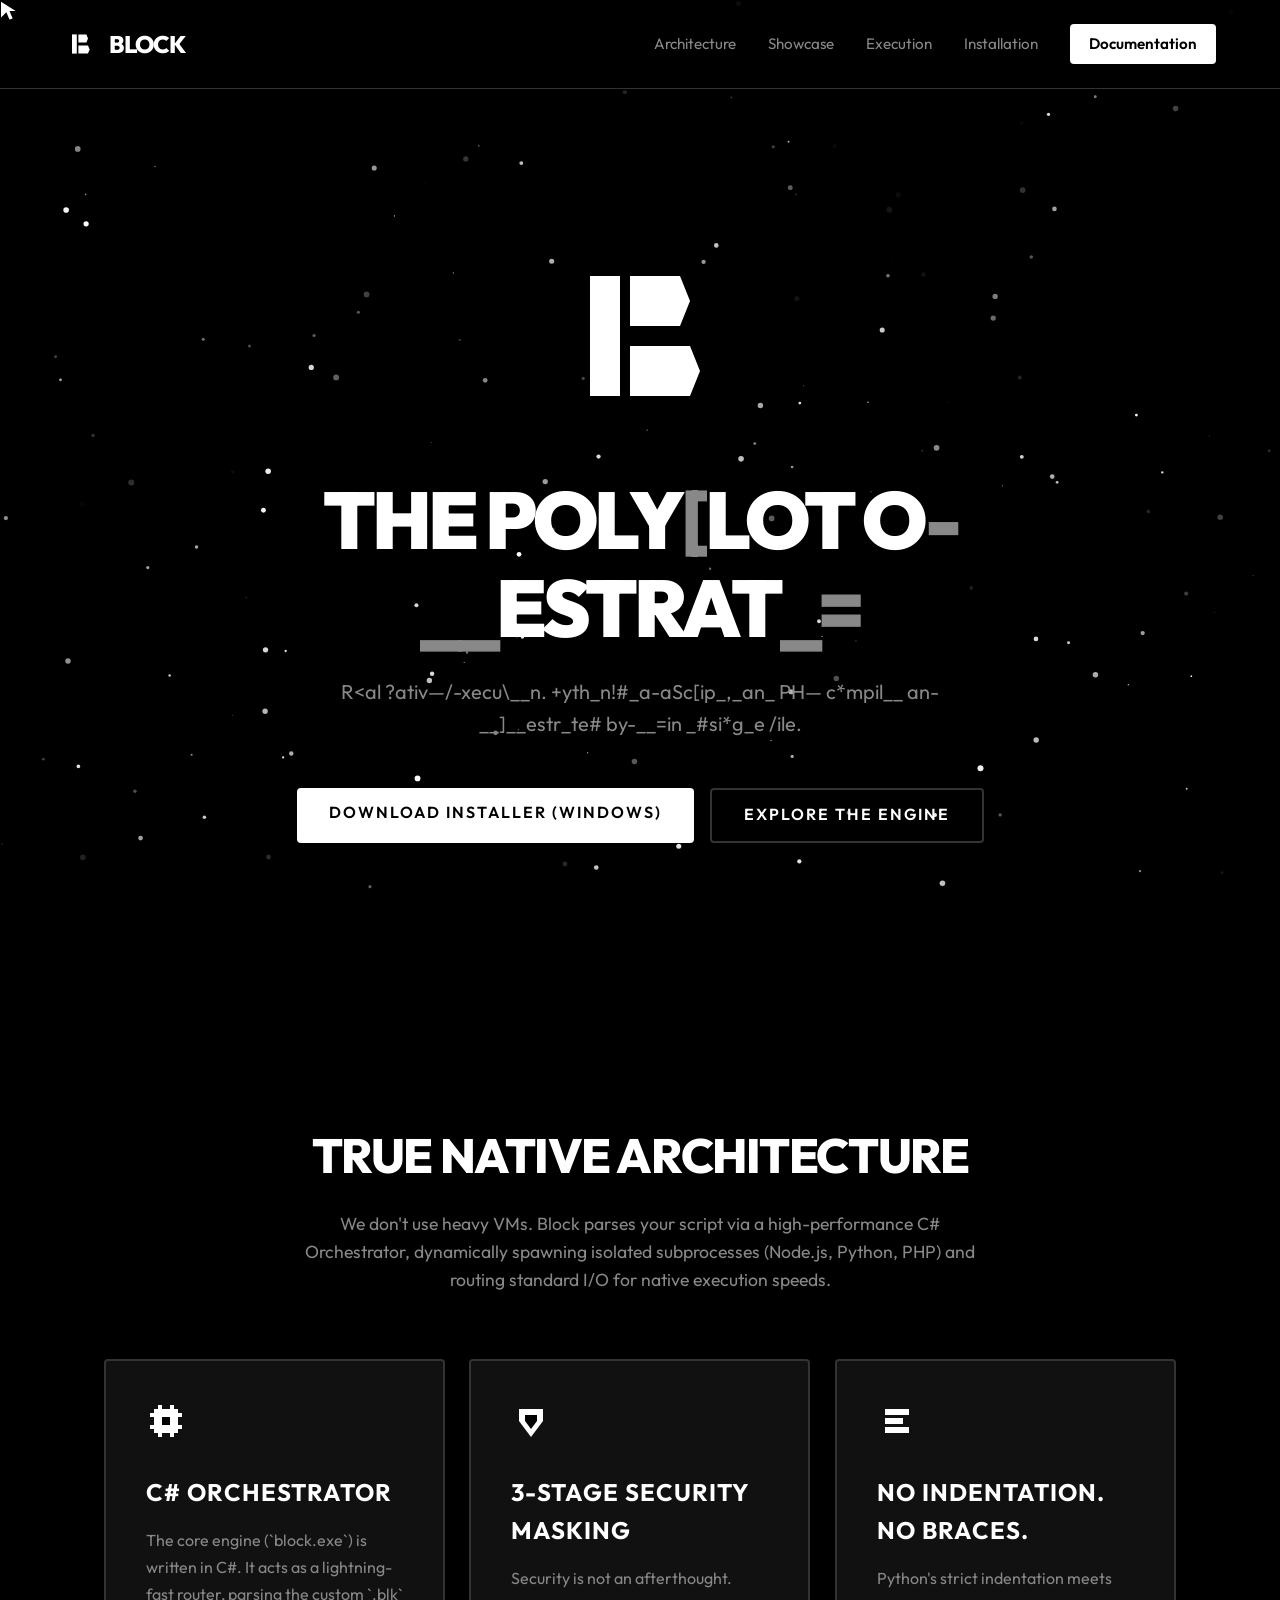
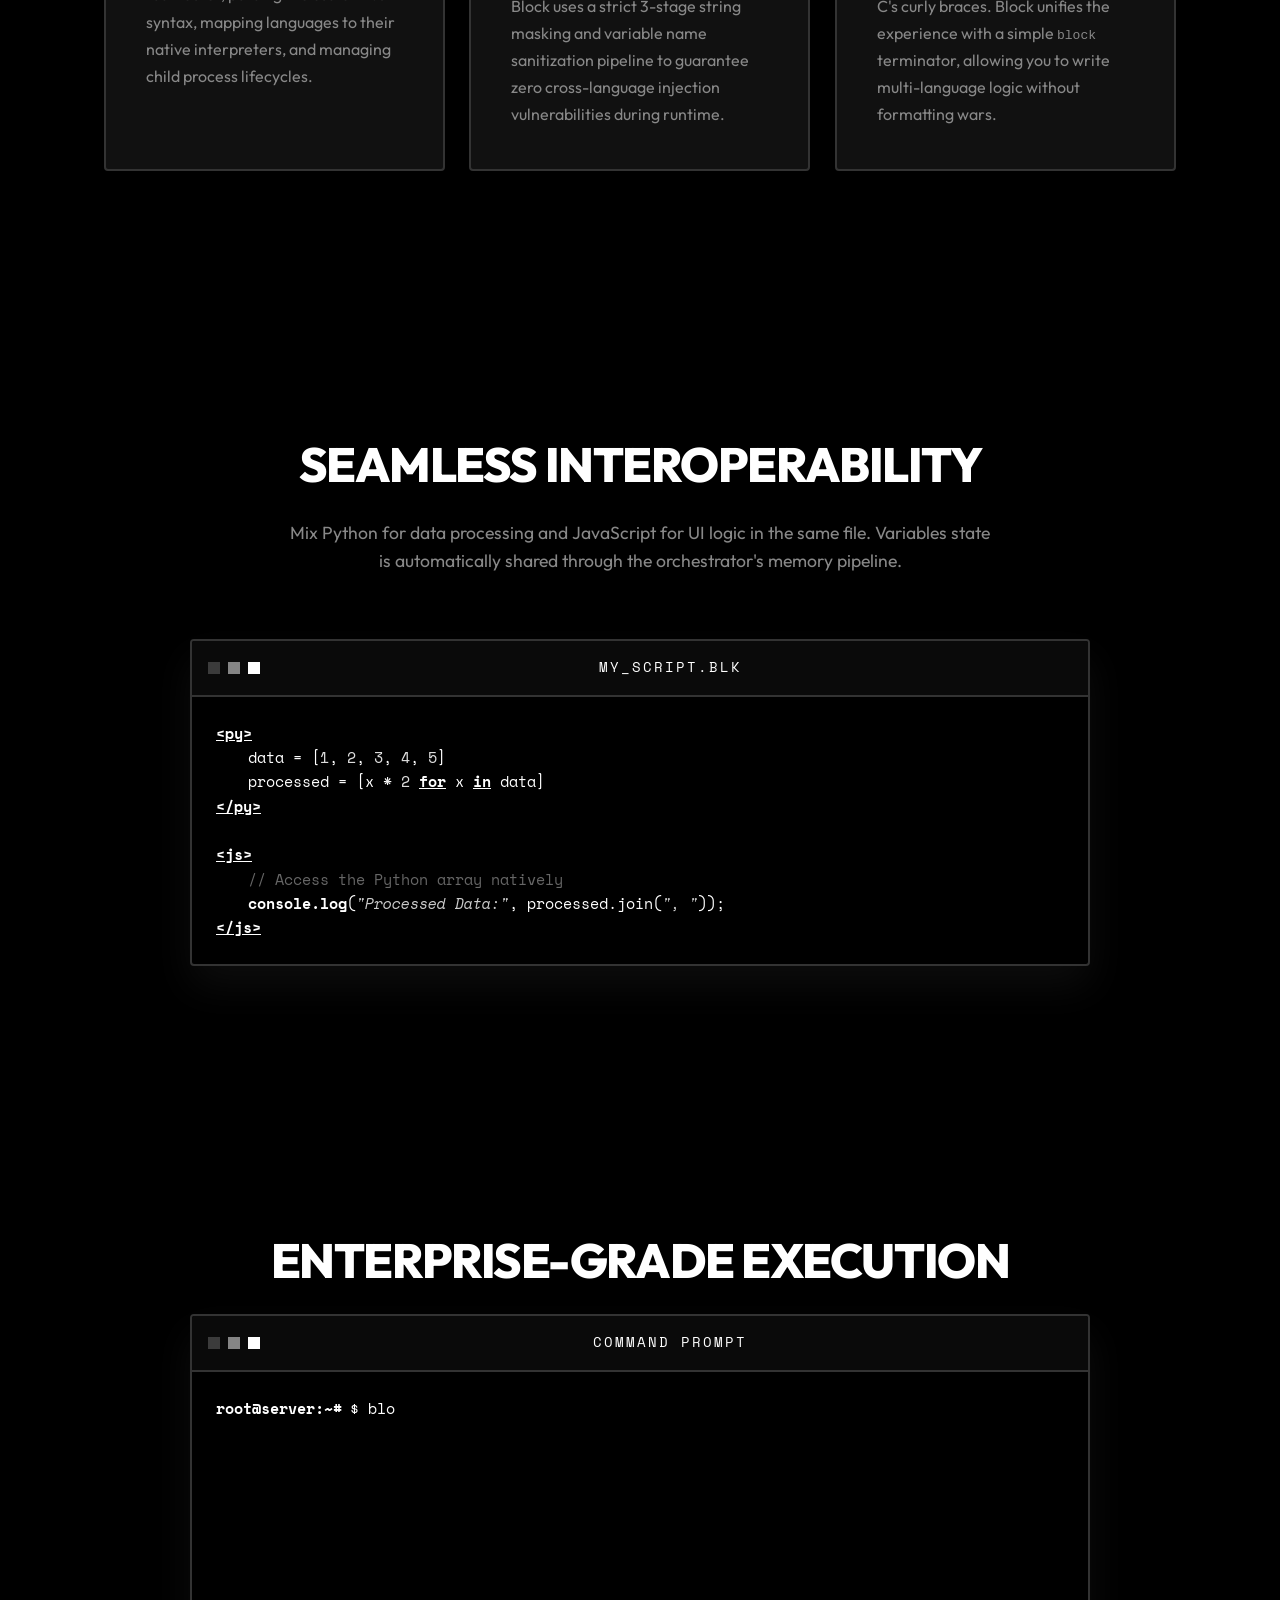
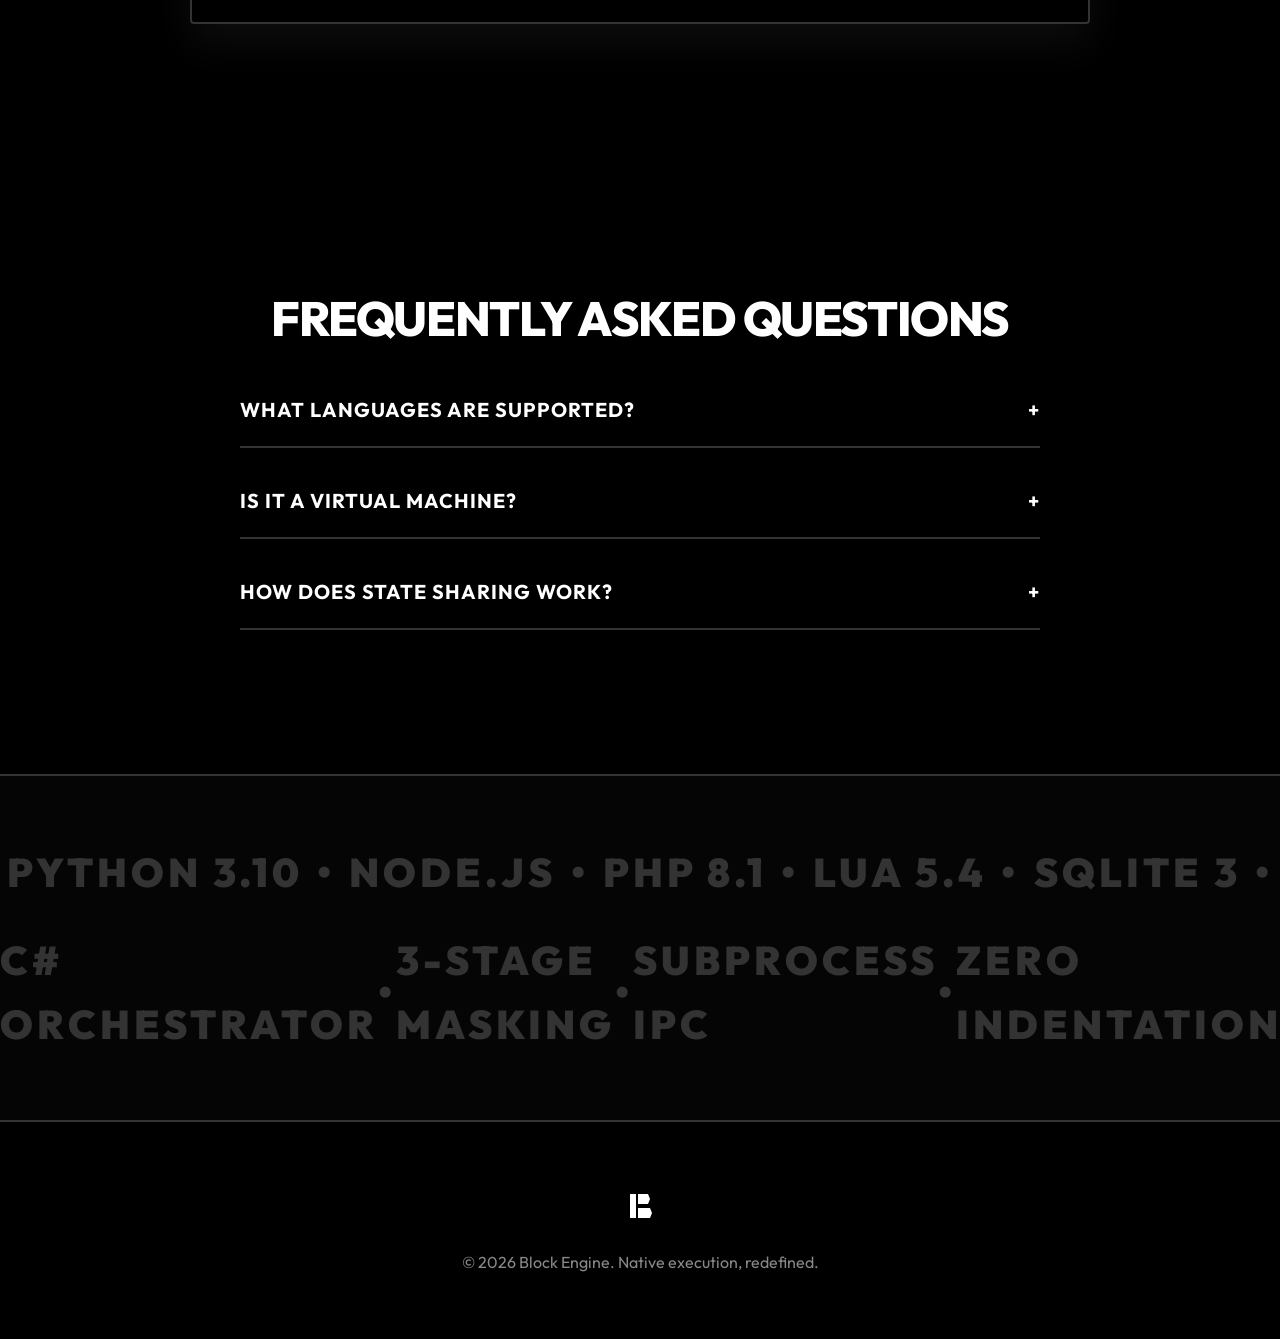
==== commit 813aeb7d: "估嘎 ..." ====
--- a/index.html
+++ b/index.html
@@ -35,6 +35,7 @@
             <a href="#architecture">Architecture</a>
             <a href="#showcase">Showcase</a>
             <a href="#terminal">Execution</a>
+            <a href="wiki-install.html">Installation</a>
             <a href="wiki.html" class="btn-glow">Documentation</a>
         </div>
     </nav>
--- a/styles.css
+++ b/styles.css
@@ -17,7 +17,26 @@
     margin: 0;
     padding: 0;
     box-sizing: border-box;
-}
+    cursor: none !important;
+}
+
+/* Custom Geometric Cursor */
+#custom-cursor {
+    position: fixed;
+    top: 0;
+    left: 0;
+    width: 32px;
+    height: 32px;
+    background-image: url("data:image/svg+xml,%3Csvg width='32' height='32' viewBox='0 0 32 32' xmlns='http://www.w3.org/2000/svg'%3E%3Cpath d='M2 2v20l6-6 3 7 5-2-3-7h8z' fill='white' stroke='black' stroke-width='2' stroke-linejoin='miter'/%3E%3C/svg%3E");
+    background-size: contain;
+    background-repeat: no-repeat;
+    margin-top: -2px;
+    margin-left: -2px;
+    pointer-events: none;
+    z-index: 9999;
+    mix-blend-mode: difference;
+}
+
 
 html {
     scroll-behavior: smooth;
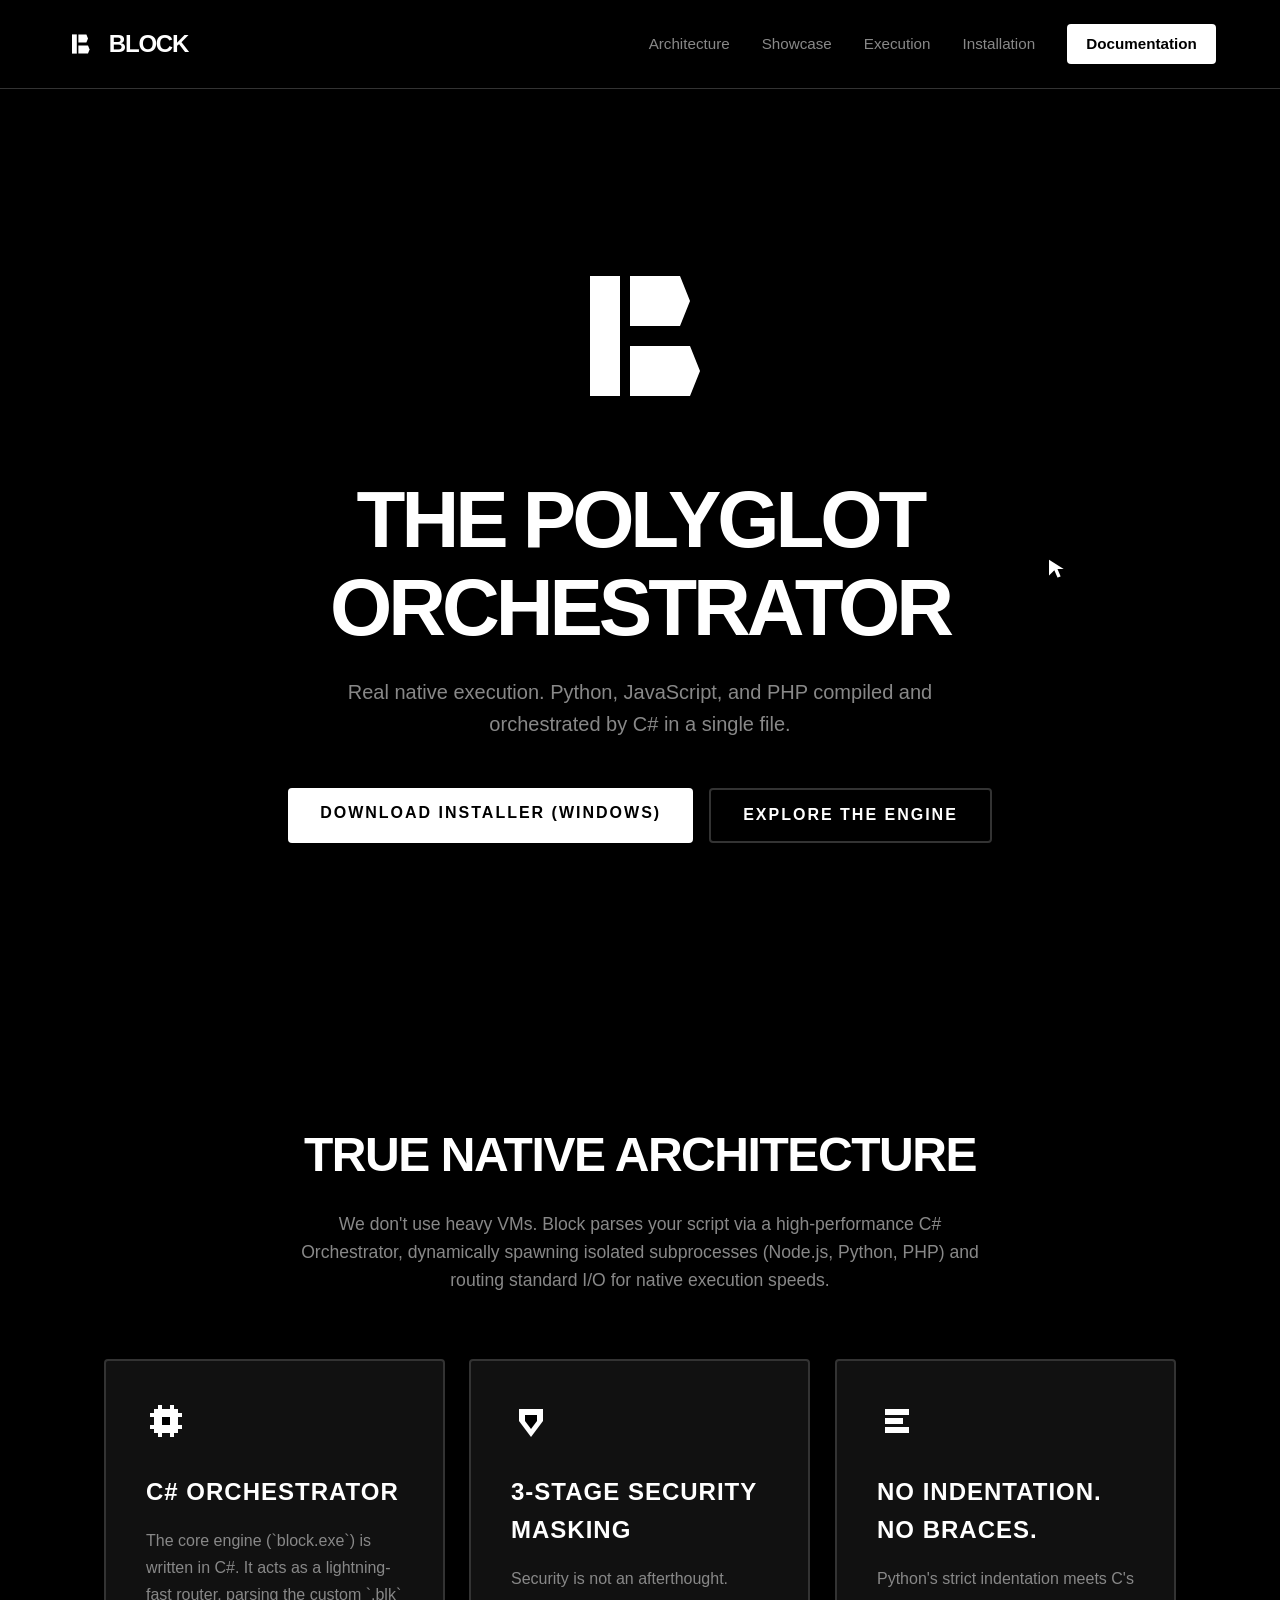
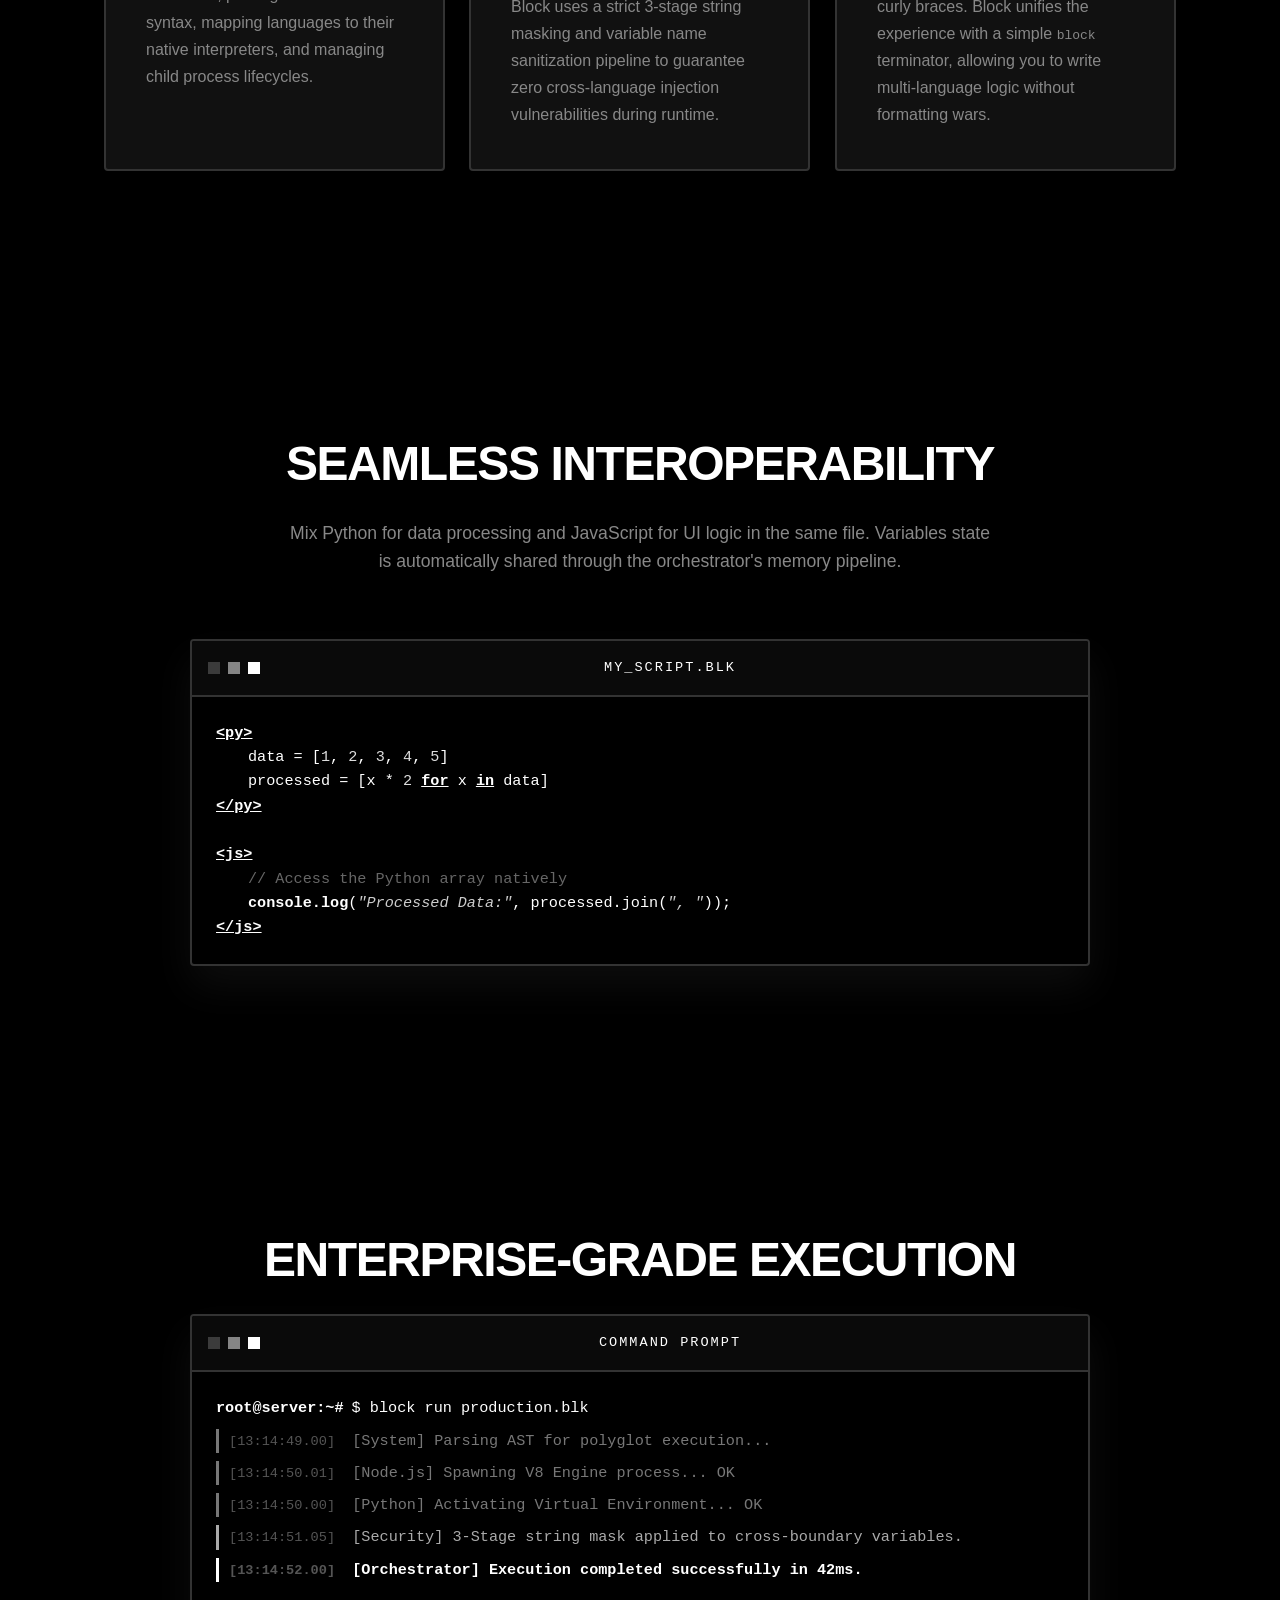
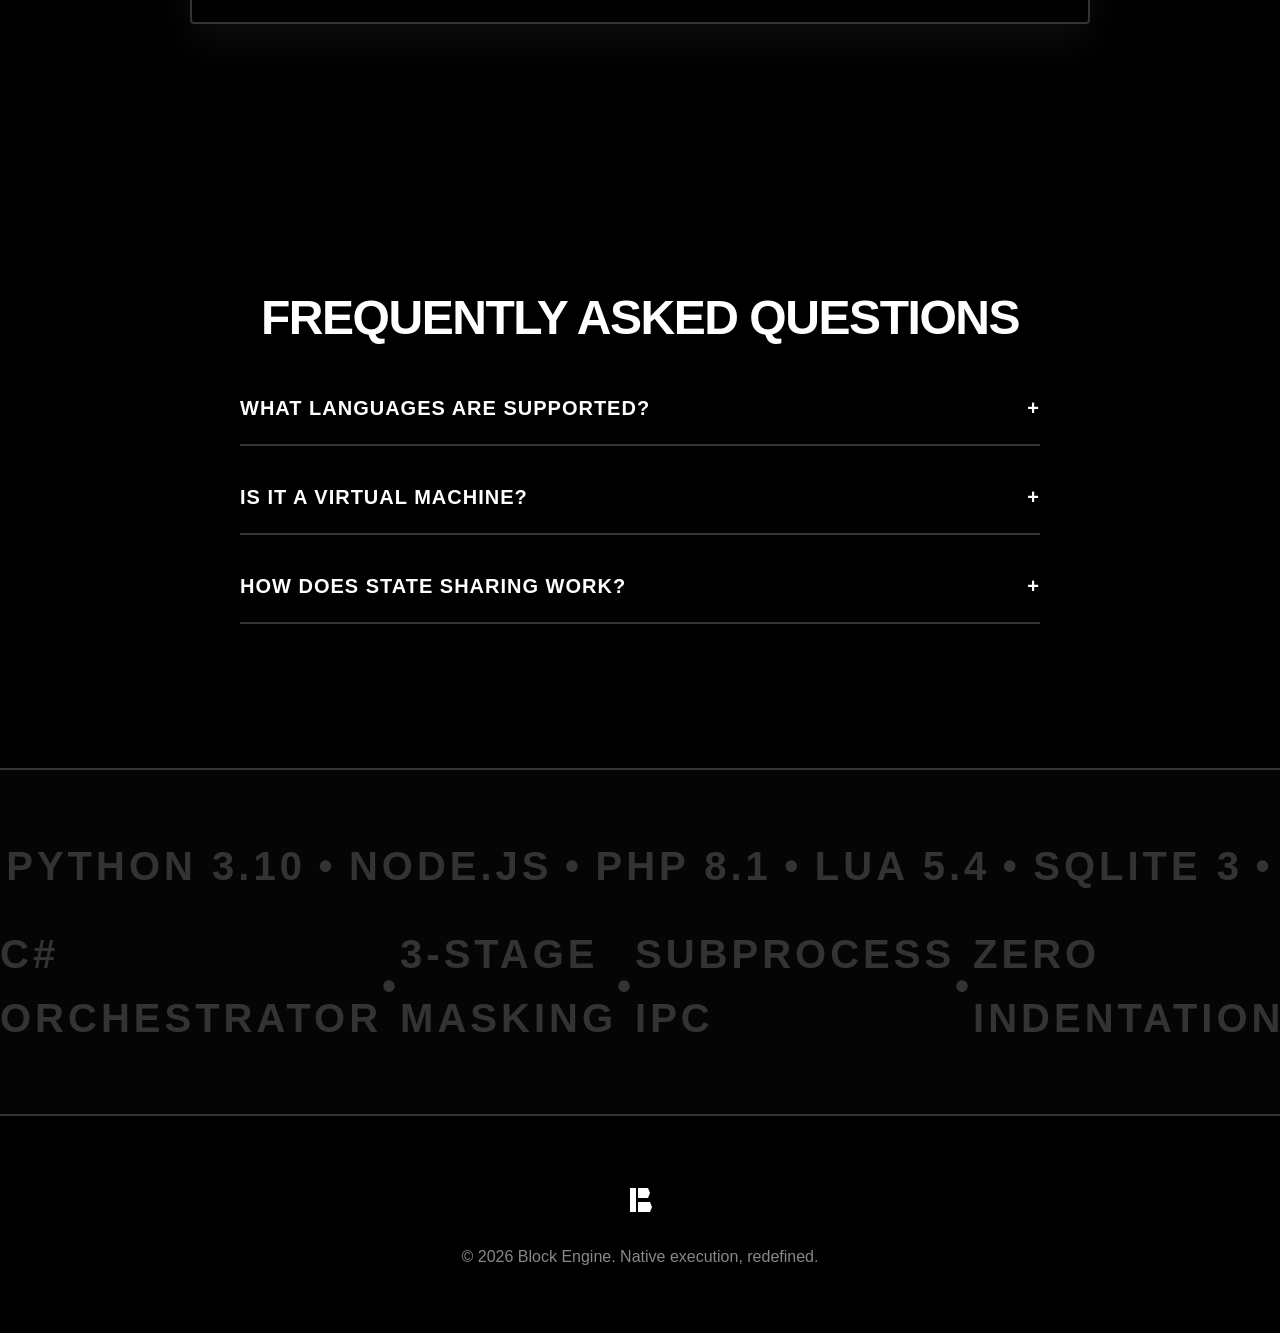
==== commit 0519fba9: "哇哈哈哈哈 ..." ====
--- a/index.html
+++ b/index.html
@@ -1,240 +1,906 @@
-<!DOCTYPE html>
-<html lang="zh-TW">
-<head>
-    <meta charset="UTF-8">
-    <meta name="viewport" content="width=device-width, initial-scale=1.0">
-    <title>Block - The Polyglot Orchestrator</title>
-    <link rel="preconnect" href="https://fonts.googleapis.com">
-    <link rel="preconnect" href="https://fonts.gstatic.com" crossorigin>
-    <link href="https://fonts.googleapis.com/css2?family=Outfit:wght@300;400;600;800;900&family=Space+Mono&display=swap" rel="stylesheet">
-    <link rel="stylesheet" href="styles.css">
-</head>
-<body>
-    <!-- 3D Canvas Background -->
-    <canvas id="bg-canvas"></canvas>
-
-    <!-- Scroll Timeline -->
-    <div id="scroll-line-container">
-        <div id="scroll-line"></div>
-        <div id="scroll-glow"></div>
-    </div>
-
-    <nav class="navbar">
-        <a href="index.html" class="logo" style="text-decoration: none; color: inherit;">
-            <!-- Using the inline SVG for small logo -->
-            <svg viewBox="0 0 100 100" class="logo-img-small">
-                <g fill="#ffffff">
-                    <rect x="25" y="20" width="15" height="60" />
-                    <polygon points="45,20 70,20 75,32.5 70,45 45,45" />
-                    <polygon points="45,55 75,55 80,67.5 75,80 45,80" />
-                </g>
-            </svg>
-            <span class="logo-text">BLOCK</span>
-        </a>
-        <div class="nav-links">
-            <a href="#architecture">Architecture</a>
-            <a href="#showcase">Showcase</a>
-            <a href="#terminal">Execution</a>
-            <a href="wiki-install.html">Installation</a>
-            <a href="wiki.html" class="btn-glow">Documentation</a>
-        </div>
-    </nav>
-
-    <main>
-        <header class="hero reveal">
-            <!-- Epic Animated Logo (Pure Monochrome Geometric) -->
-            <div class="hero-logo-container">
-                <svg id="hero-logo" viewBox="0 0 100 100" width="200" height="200">
-                    <g class="logo-paths" fill="none" stroke="#ffffff" stroke-width="2">
-                        <rect x="25" y="20" width="15" height="60" />
-                        <polygon points="45,20 70,20 75,32.5 70,45 45,45" />
-                        <polygon points="45,55 75,55 80,67.5 75,80 45,80" />
-                    </g>
-                </svg>
-            </div>
-
-            <h1 class="scramble-text" data-text="THE POLYGLOT ORCHESTRATOR">
-                THE POLYGLOT ORCHESTRATOR
-            </h1>
-            <p class="subtitle scramble-text" data-text="Real native execution. Python, JavaScript, and PHP compiled and orchestrated by C# in a single file.">
-                Real native execution. Python, JavaScript, and PHP compiled and orchestrated by C# in a single file.
-            </p>
-            <div class="cta-group">
-                <a href="BlockInstaller.exe" download class="btn-primary">Download Installer (Windows)</a>
-                <a href="#architecture" class="btn-secondary">Explore the Engine</a>
-            </div>
-        </header>
-
-        <!-- Genuine Architecture Section -->
-        <section id="architecture" class="architecture section-padding">
-            <h2 class="section-title reveal">True Native Architecture</h2>
-            <p class="section-desc reveal">We don't use heavy VMs. Block parses your script via a high-performance C# Orchestrator, dynamically spawning isolated subprocesses (Node.js, Python, PHP) and routing standard I/O for native execution speeds.</p>
-            
-            <div class="bento-grid">
-                <div class="bento-card tilt-card reveal">
-                    <div class="bento-icon">
-                        <!-- C# Orchestrator Geometric Icon -->
-                        <svg viewBox="0 0 100 100" width="40" height="40">
-                            <g fill="#ffffff">
-                                <rect x="20" y="20" width="60" height="60" />
-                                <rect x="10" y="30" width="10" height="10" />
-                                <rect x="10" y="60" width="10" height="10" />
-                                <rect x="80" y="30" width="10" height="10" />
-                                <rect x="80" y="60" width="10" height="10" />
-                                <rect x="30" y="10" width="10" height="10" />
-                                <rect x="60" y="10" width="10" height="10" />
-                                <rect x="30" y="80" width="10" height="10" />
-                                <rect x="60" y="80" width="10" height="10" />
-                                <rect x="40" y="40" width="20" height="20" fill="#000000" />
-                            </g>
-                        </svg>
-                    </div>
-                    <h3>C# Orchestrator</h3>
-                    <p>The core engine (`block.exe`) is written in C#. It acts as a lightning-fast router, parsing the custom `.blk` syntax, mapping languages to their native interpreters, and managing child process lifecycles.</p>
-                </div>
-                <div class="bento-card tilt-card reveal">
-                    <div class="bento-icon">
-                        <!-- 3-Stage Security Geometric Icon -->
-                        <svg viewBox="0 0 100 100" width="40" height="40">
-                            <g fill="#ffffff">
-                                <polygon points="20,20 80,20 80,50 50,90 20,50" />
-                                <polygon points="35,35 65,35 65,50 50,70 35,50" fill="#000000" />
-                            </g>
-                        </svg>
-                    </div>
-                    <h3>3-Stage Security Masking</h3>
-                    <p>Security is not an afterthought. Block uses a strict 3-stage string masking and variable name sanitization pipeline to guarantee zero cross-language injection vulnerabilities during runtime.</p>
-                </div>
-                <div class="bento-card tilt-card reveal">
-                    <div class="bento-icon">
-                        <!-- No Indentation Geometric Icon -->
-                        <svg viewBox="0 0 100 100" width="40" height="40">
-                            <g fill="#ffffff">
-                                <rect x="20" y="20" width="60" height="15" />
-                                <rect x="20" y="42.5" width="45" height="15" />
-                                <rect x="20" y="65" width="60" height="15" />
-                            </g>
-                        </svg>
-                    </div>
-                    <h3>No Indentation. No Braces.</h3>
-                    <p>Python's strict indentation meets C's curly braces. Block unifies the experience with a simple <code>block</code> terminator, allowing you to write multi-language logic without formatting wars.</p>
-                </div>
-            </div>
-        </section>
-
-        <!-- Interactive Code Showcase -->
-        <section id="showcase" class="showcase section-padding">
-            <h2 class="section-title reveal">Seamless Interoperability</h2>
-            <p class="section-desc reveal">Mix Python for data processing and JavaScript for UI logic in the same file. Variables state is automatically shared through the orchestrator's memory pipeline.</p>
-            
-            <div class="code-comparison reveal">
-                <div class="code-window">
-                    <div class="editor-header">
-                        <span class="dot"></span><span class="dot"></span><span class="dot"></span>
-                        <span class="window-title">my_script.blk</span>
-                    </div>
-                    <div class="editor-content">
-                        <div class="code-line"><span class="keyword">&lt;py&gt;</span></div>
-                        <div class="code-line indent">data = [<span class="number">1</span>, <span class="number">2</span>, <span class="number">3</span>, <span class="number">4</span>, <span class="number">5</span>]</div>
-                        <div class="code-line indent">processed = [x * <span class="number">2</span> <span class="keyword">for</span> x <span class="keyword">in</span> data]</div>
-                        <div class="code-line"><span class="keyword">&lt;/py&gt;</span></div>
-                        <br>
-                        <div class="code-line"><span class="keyword">&lt;js&gt;</span></div>
-                        <div class="code-line indent"><span class="comment">// Access the Python array natively</span></div>
-                        <div class="code-line indent"><span class="func">console.log</span>(<span class="string">"Processed Data:"</span>, processed.join(<span class="string">", "</span>));</div>
-                        <div class="code-line"><span class="keyword">&lt;/js&gt;</span></div>
-                    </div>
-                </div>
-            </div>
-        </section>
-
-        <!-- Terminal Simulator -->
-        <section id="terminal" class="terminal-section section-padding">
-            <h2 class="section-title reveal">Enterprise-Grade Execution</h2>
-            <div class="terminal-window reveal">
-                <div class="editor-header">
-                    <span class="dot"></span><span class="dot"></span><span class="dot"></span>
-                    <span class="window-title">Command Prompt</span>
-                </div>
-                <div class="terminal-body" id="term-typing">
-                    <!-- JS will inject typing here -->
-                </div>
-            </div>
-        </section>
-
-        <!-- FAQ Accordion -->
-        <section class="faq-section section-padding">
-            <h2 class="section-title reveal">Frequently Asked Questions</h2>
-            <div class="faq-container reveal">
-                <div class="faq-item">
-                    <button class="faq-question">What languages are supported? <span class="icon">+</span></button>
-                    <div class="faq-answer">
-                        <p>Block Installer automatically downloads and links native runtime environments for Python, PHP, Lua, SQLite, and JavaScript. You can use all of them out-of-the-box in a single `.blk` file.</p>
-                    </div>
-                </div>
-                <div class="faq-item">
-                    <button class="faq-question">Is it a Virtual Machine? <span class="icon">+</span></button>
-                    <div class="faq-answer">
-                        <p>No. Block does not emulate instructions. It relies on the C# Orchestrator to parse the AST and spin up actual native processes (`python.exe`, `node.exe`), ensuring 100% compatibility with standard libraries.</p>
-                    </div>
-                </div>
-                <div class="faq-item">
-                    <button class="faq-question">How does state sharing work? <span class="icon">+</span></button>
-                    <div class="faq-answer">
-                        <p>The Orchestrator manages an inter-process communication pipeline. When a variable is declared in a Python block, its value is serialized, sanitized by the 3-stage mask, and injected securely into the subsequent JavaScript or PHP context.</p>
-                    </div>
-                </div>
-            </div>
-        </section>
-
-        <!-- Ecosystem Marquees -->
-        <section class="marquee-section">
-            <div class="marquee marquee-left">
-                <div class="marquee-content">
-                    <span>PYTHON 3.10</span> <span>•</span>
-                    <span>NODE.JS</span> <span>•</span>
-                    <span>PHP 8.1</span> <span>•</span>
-                    <span>LUA 5.4</span> <span>•</span>
-                    <span>SQLITE 3</span> <span>•</span>
-                </div>
-                <div class="marquee-content">
-                    <span>PYTHON 3.10</span> <span>•</span>
-                    <span>NODE.JS</span> <span>•</span>
-                    <span>PHP 8.1</span> <span>•</span>
-                    <span>LUA 5.4</span> <span>•</span>
-                    <span>SQLITE 3</span> <span>•</span>
-                </div>
-            </div>
-            <div class="marquee marquee-right">
-                <div class="marquee-content">
-                    <span>C# ORCHESTRATOR</span> <span>•</span>
-                    <span>3-STAGE MASKING</span> <span>•</span>
-                    <span>SUBPROCESS IPC</span> <span>•</span>
-                    <span>ZERO INDENTATION</span> <span>•</span>
-                </div>
-                <div class="marquee-content">
-                    <span>C# ORCHESTRATOR</span> <span>•</span>
-                    <span>3-STAGE MASKING</span> <span>•</span>
-                    <span>SUBPROCESS IPC</span> <span>•</span>
-                    <span>ZERO INDENTATION</span> <span>•</span>
-                </div>
-            </div>
-        </section>
-    </main>
-
-    <footer>
-        <div class="footer-logo">
-            <svg viewBox="0 0 100 100" width="40" height="40">
-                <g fill="#ffffff">
-                    <rect x="25" y="20" width="15" height="60" />
-                    <polygon points="45,20 70,20 75,32.5 70,45 45,45" />
-                    <polygon points="45,55 75,55 80,67.5 75,80 45,80" />
-                </g>
-            </svg>
-        </div>
-        <p>&copy; 2026 Block Engine. Native execution, redefined.</p>
-    </footer>
-
-    <script src="script.js"></script>
-</body>
-</html>
+<!DOCTYPE html>
+<!-- saved from url=(0043)https://o-o1112.github.io/Block_/index.html -->
+<html lang="zh-TW"><head><meta http-equiv="Content-Type" content="text/html; charset=UTF-8">
+    
+    <meta name="viewport" content="width=device-width, initial-scale=1.0">
+    <title>Block - The Polyglot Orchestrator</title>
+    <link rel="preconnect" href="https://fonts.googleapis.com/">
+    <link rel="preconnect" href="https://fonts.gstatic.com/" crossorigin="">
+    <link href="./index_files/css2" rel="stylesheet">
+    <link rel="stylesheet" href="./index_files/styles.css" class="native-dark-class-original"><style lang="en" type="text/css" native-dark-index="0" class="native-dark-class-cloned" disabled="">/* ==========================================================================
+   Pure Monochrome Dark Theme for Block Engine - GEOMETRIC EDITION
+   ========================================================================== */
+
+:root {
+    --bg-color: #000000;
+    --text-primary: #ffffff;
+    --text-secondary: #888888;
+    --border-color: #333333;
+    --card-bg: rgba(17, 17, 17, 1);
+    --accent: #ffffff; 
+    --font-sans: 'Outfit', -apple-system, BlinkMacSystemFont, "Segoe UI", Roboto, "Helvetica Neue", Arial, sans-serif;
+    --font-mono: 'Space Mono', SFMono-Regular, Menlo, Monaco, Consolas, monospace;
+}
+
+* {
+    margin: 0;
+    padding: 0;
+    box-sizing: border-box;
+    cursor: none !important;
+}
+
+/* Custom Geometric Cursor */
+#custom-cursor {
+    position: fixed;
+    top: 0;
+    left: 0;
+    width: 32px;
+    height: 32px;
+    background-image: url("data:image/svg+xml,%3Csvg width='32' height='32' viewBox='0 0 32 32' xmlns='http://www.w3.org/2000/svg'%3E%3Cpath d='M2 2v20l6-6 3 7 5-2-3-7h8z' fill='white' stroke='black' stroke-width='2' stroke-linejoin='miter'/%3E%3C/svg%3E");
+    background-size: contain;
+    background-repeat: no-repeat;
+    margin-top: -2px;
+    margin-left: -2px;
+    pointer-events: none;
+    z-index: 9999;
+    mix-blend-mode: difference;
+}
+
+
+html {
+    scroll-behavior: smooth;
+}
+
+body {
+    background-color: var(--bg-color);
+    color: var(--text-primary);
+    font-family: var(--font-sans);
+    line-height: 1.6;
+    overflow-x: hidden;
+    position: relative;
+}
+
+#bg-canvas {
+    position: fixed;
+    top: 0;
+    left: 0;
+    width: 100%;
+    height: 100%;
+    z-index: -2;
+    pointer-events: none;
+}
+
+#scroll-line-container {
+    position: absolute;
+    top: 0;
+    left: 50%;
+    transform: translateX(-50%);
+    width: 2px;
+    height: 100%;
+    z-index: -1;
+    opacity: 0.3;
+}
+
+#scroll-line {
+    position: sticky;
+    top: 0;
+    width: 100%;
+    height: 0%;
+    background: var(--text-primary);
+    box-shadow: 0 0 15px 2px rgba(255, 255, 255, 0.3);
+    transition: height 0.1s ease-out;
+}
+
+/* Navbar */
+.navbar {
+    display: flex;
+    justify-content: space-between;
+    align-items: center;
+    padding: 1.5rem 4rem;
+    position: sticky;
+    top: 0;
+    background: rgba(0, 0, 0, 0.8);
+    backdrop-filter: blur(12px);
+    border-bottom: 1px solid var(--border-color);
+    z-index: 1000;
+}
+
+.logo {
+    display: flex;
+    align-items: center;
+    gap: 0.8rem;
+    font-size: 1.5rem;
+    font-weight: 800;
+    letter-spacing: -0.05em;
+}
+
+.logo-img-small {
+    height: 32px;
+    width: 32px;
+}
+
+.nav-links {
+    display: flex;
+    gap: 2rem;
+    align-items: center;
+}
+
+.nav-links a {
+    color: var(--text-secondary);
+    text-decoration: none;
+    font-size: 0.95rem;
+    transition: color 0.2s;
+}
+
+.nav-links a:hover {
+    color: var(--text-primary);
+}
+
+.btn-glow {
+    background: var(--text-primary);
+    color: var(--bg-color) !important;
+    padding: 0.5rem 1.2rem;
+    border-radius: 4px; /* Harder corners for geometric feel */
+    font-weight: 600;
+    transition: transform 0.2s, box-shadow 0.2s;
+}
+
+.btn-glow:hover {
+    transform: scale(1.05);
+    box-shadow: 0 0 15px rgba(255, 255, 255, 0.4);
+}
+
+/* Hero Section */
+.hero {
+    min-height: 100vh;
+    display: flex;
+    flex-direction: column;
+    justify-content: center;
+    align-items: center;
+    text-align: center;
+    padding: 2rem;
+    position: relative;
+}
+
+/* SVG Animation */
+.hero-logo-container {
+    margin-bottom: 2rem;
+}
+
+.logo-paths {
+    stroke-dasharray: 400;
+    stroke-dashoffset: 400;
+    animation: draw 2s ease-in-out forwards, fillIn 1s 1.5s ease-in forwards, pulseGlow 3s 2.5s infinite alternate;
+}
+
+@keyframes draw {
+    to { stroke-dashoffset: 0; }
+}
+@keyframes fillIn {
+    to { fill: #ffffff; stroke: transparent; }
+}
+@keyframes pulseGlow {
+    from { filter: drop-shadow(0 0 10px rgba(255, 255, 255, 0.2)); }
+    to { filter: drop-shadow(0 0 30px rgba(255, 255, 255, 0.6)); transform: scale(1.02); }
+}
+
+.hero h1 {
+    font-size: 5rem;
+    font-weight: 900;
+    letter-spacing: -0.05em;
+    line-height: 1.1;
+    margin-bottom: 1.5rem;
+    color: #ffffff;
+    max-width: 900px;
+    min-height: 120px;
+}
+
+.hero p {
+    font-size: 1.25rem;
+    color: var(--text-secondary);
+    max-width: 600px;
+    margin-bottom: 3rem;
+    min-height: 60px;
+}
+
+.cta-group {
+    display: flex;
+    gap: 1rem;
+}
+
+.btn-primary, .btn-secondary {
+    padding: 0.8rem 2rem;
+    border-radius: 4px;
+    font-size: 1rem;
+    font-weight: 600;
+    text-decoration: none;
+    transition: all 0.2s;
+    z-index: 2;
+    text-transform: uppercase;
+    letter-spacing: 2px;
+}
+
+.btn-primary {
+    background: var(--text-primary);
+    color: var(--bg-color);
+}
+
+.btn-primary:hover {
+    background: #cccccc;
+    transform: translateY(-2px);
+    box-shadow: 0 10px 20px rgba(255,255,255,0.2);
+}
+
+.btn-secondary {
+    background: transparent;
+    color: var(--text-primary);
+    border: 2px solid var(--border-color);
+}
+
+.btn-secondary:hover {
+    background: rgba(255, 255, 255, 0.1);
+    border-color: #ffffff;
+}
+
+/* Section Setup */
+.section-padding {
+    padding: 8rem 4rem;
+    max-width: 1200px;
+    margin: 0 auto;
+    position: relative;
+}
+
+.section-title {
+    text-align: center;
+    font-size: 3rem;
+    font-weight: 800;
+    letter-spacing: -0.03em;
+    margin-bottom: 1rem;
+    color: #ffffff;
+    text-transform: uppercase;
+}
+
+.section-desc {
+    text-align: center;
+    color: var(--text-secondary);
+    max-width: 700px;
+    margin: 0 auto 4rem auto;
+    font-size: 1.1rem;
+}
+
+/* Bento Grid Features */
+.bento-grid {
+    display: grid;
+    grid-template-columns: repeat(3, 1fr);
+    grid-auto-rows: minmax(250px, auto);
+    gap: 1.5rem;
+}
+
+.bento-card {
+    background: var(--card-bg);
+    border: 2px solid var(--border-color);
+    border-radius: 4px;
+    padding: 2.5rem;
+    position: relative;
+    overflow: hidden;
+    transition: transform 0.1s ease-out, border-color 0.3s;
+    transform-style: preserve-3d;
+    will-change: transform;
+}
+
+.bento-card:hover {
+    border-color: #ffffff;
+}
+
+.bento-card::before {
+    content: '';
+    position: absolute;
+    top: 0;
+    left: 0;
+    right: 0;
+    bottom: 0;
+    background: radial-gradient(circle at var(--mouse-x, 0) var(--mouse-y, 0), rgba(255,255,255,0.15), transparent 50%);
+    opacity: 0;
+    transition: opacity 0.3s;
+    pointer-events: none;
+    z-index: 0;
+}
+
+.bento-card:hover::before {
+    opacity: 1;
+}
+
+.bento-card > * {
+    transform: translateZ(20px);
+    position: relative;
+    z-index: 1;
+}
+
+.bento-icon {
+    margin-bottom: 1.5rem;
+}
+
+.bento-card h3 {
+    font-size: 1.5rem;
+    margin-bottom: 1rem;
+    font-weight: 700;
+    text-transform: uppercase;
+    letter-spacing: 1px;
+}
+
+.bento-card p {
+    color: var(--text-secondary);
+    line-height: 1.7;
+}
+
+/* Code / Terminal Simulator */
+.code-window, .terminal-window {
+    width: 100%;
+    max-width: 900px;
+    margin: 0 auto;
+    background: #000000;
+    border: 2px solid var(--border-color);
+    border-radius: 4px;
+    overflow: hidden;
+    box-shadow: 0 20px 40px rgba(255,255,255,0.05);
+}
+
+.editor-header {
+    display: flex;
+    gap: 8px;
+    padding: 1rem;
+    border-bottom: 2px solid var(--border-color);
+    background: #0a0a0a;
+    align-items: center;
+}
+
+.window-title {
+    margin-left: auto;
+    margin-right: auto;
+    font-size: 0.85rem;
+    color: #ffffff;
+    font-family: var(--font-mono);
+    letter-spacing: 2px;
+    text-transform: uppercase;
+}
+
+/* Monochrome Window Dots */
+.dot {
+    width: 12px;
+    height: 12px;
+    border-radius: 0; /* Square dots for geometric style! */
+    background: #ffffff;
+}
+
+.dot:nth-child(1) { opacity: 0.2; }
+.dot:nth-child(2) { opacity: 0.5; }
+.dot:nth-child(3) { opacity: 1.0; }
+
+.editor-content, .terminal-body {
+    padding: 1.5rem;
+    font-family: var(--font-mono);
+    font-size: 0.95rem;
+    color: #ffffff;
+    text-align: left;
+    line-height: 1.6;
+}
+
+/* Pure Monochrome Syntax Highlighting */
+.indent { padding-left: 2rem; }
+.keyword { font-weight: bold; color: #ffffff; text-decoration: underline; }
+.string { color: #cccccc; font-style: italic; }
+.func { font-weight: bold; color: #ffffff; }
+.comment { color: #666666; }
+.number { color: #dddddd; }
+
+/* Terminal Specifics */
+.terminal-body {
+    min-height: 250px;
+}
+.term-line {
+    margin-bottom: 0.5rem;
+}
+/* Monochrome Terminal Outputs */
+.prompt { color: #ffffff; font-weight: bold; margin-right: 0.5rem; }
+.success { color: #ffffff; font-weight: bold; border-left: 3px solid #fff; padding-left: 10px; }
+.warning { color: #aaaaaa; border-left: 3px solid #aaa; padding-left: 10px; }
+.info { color: #777777; border-left: 3px solid #777; padding-left: 10px; }
+.timestamp { color: #555555; font-size: 0.85rem; margin-right: 0.5rem; }
+
+/* FAQ Accordion */
+.faq-container {
+    max-width: 800px;
+    margin: 0 auto;
+}
+
+.faq-item {
+    border-bottom: 2px solid var(--border-color);
+    margin-bottom: 1rem;
+}
+
+.faq-question {
+    width: 100%;
+    background: transparent;
+    border: none;
+    color: var(--text-primary);
+    font-size: 1.25rem;
+    font-weight: 700;
+    font-family: var(--font-sans);
+    padding: 1.5rem 0;
+    text-align: left;
+    display: flex;
+    justify-content: space-between;
+    cursor: pointer;
+    outline: none;
+    text-transform: uppercase;
+    letter-spacing: 1px;
+}
+
+.faq-answer {
+    max-height: 0;
+    overflow: hidden;
+    transition: max-height 0.4s ease-out;
+}
+
+.faq-answer p {
+    padding-bottom: 1.5rem;
+    color: var(--text-secondary);
+    line-height: 1.7;
+}
+
+.faq-question.active .icon {
+    transform: rotate(45deg);
+    transition: transform 0.3s;
+}
+
+.icon {
+    transition: transform 0.3s;
+}
+
+/* Marquee */
+.marquee-section {
+    padding: 4rem 0;
+    border-top: 2px solid var(--border-color);
+    border-bottom: 2px solid var(--border-color);
+    overflow: hidden;
+    background: #050505;
+    display: flex;
+    flex-direction: column;
+    gap: 1.5rem;
+}
+
+.marquee {
+    display: flex;
+    width: 200%;
+}
+
+.marquee-left { animation: scrollLeft 30s linear infinite; }
+.marquee-right { animation: scrollRight 30s linear infinite; }
+
+.marquee-content {
+    display: flex;
+    justify-content: space-around;
+    width: 50%;
+    align-items: center;
+}
+
+.marquee span {
+    font-size: 2.5rem;
+    font-weight: 900;
+    color: #333333;
+    letter-spacing: 4px;
+    transition: color 0.3s;
+    text-transform: uppercase;
+}
+
+.marquee span:hover {
+    color: #ffffff;
+}
+
+@keyframes scrollLeft {
+    0% { transform: translateX(0); }
+    100% { transform: translateX(-50%); }
+}
+@keyframes scrollRight {
+    0% { transform: translateX(-50%); }
+    100% { transform: translateX(0); }
+}
+
+/* Footer */
+footer {
+    text-align: center;
+    padding: 4rem 2rem;
+    color: var(--text-secondary);
+    background: #000;
+}
+
+.footer-logo {
+    margin-bottom: 1rem;
+}
+
+/* Reveal Animations */
+.reveal {
+    opacity: 0;
+    transform: translateY(40px);
+    transition: opacity 1s cubic-bezier(0.16, 1, 0.3, 1), transform 1s cubic-bezier(0.16, 1, 0.3, 1);
+}
+
+.reveal.visible {
+    opacity: 1;
+    transform: translateY(0);
+}
+
+/* ==========================================================================
+   Wiki Pages Documentation Layout
+   ========================================================================== */
+
+.wiki-layout {
+    display: flex;
+    max-width: 1200px;
+    margin: 40px auto;
+    gap: 3rem;
+    padding: 0 2rem;
+    position: relative;
+    z-index: 1;
+    min-height: calc(100vh - 200px);
+}
+
+.wiki-sidebar {
+    width: 250px;
+    flex-shrink: 0;
+    position: sticky;
+    top: 100px;
+    align-self: flex-start;
+    border-right: 1px solid var(--border-color);
+    padding-right: 2rem;
+}
+
+.wiki-sidebar h4 {
+    color: var(--text-secondary);
+    text-transform: uppercase;
+    font-size: 0.85rem;
+    letter-spacing: 2px;
+    margin-bottom: 1.5rem;
+}
+
+.wiki-sidebar ul {
+    list-style: none;
+    display: flex;
+    flex-direction: column;
+    gap: 1rem;
+}
+
+.wiki-sidebar a {
+    text-decoration: none;
+    color: var(--text-secondary);
+    font-weight: 600;
+    font-size: 1rem;
+    transition: color 0.2s;
+    display: block;
+    padding-left: 10px;
+    border-left: 2px solid transparent;
+}
+
+.wiki-sidebar a:hover {
+    color: var(--text-primary);
+}
+
+.wiki-sidebar a.active {
+    color: #ffffff;
+    border-left-color: #ffffff;
+}
+
+.wiki-content {
+    flex-grow: 1;
+    background: var(--card-bg);
+    border: 1px solid var(--border-color);
+    border-radius: 4px;
+    padding: 3rem 4rem;
+    backdrop-filter: blur(10px);
+}
+
+.wiki-content h1 {
+    color: #ffffff;
+    margin-bottom: 2rem;
+    font-size: 3rem;
+    font-weight: 900;
+    letter-spacing: -1px;
+    text-transform: uppercase;
+    border-bottom: 2px solid var(--border-color);
+    padding-bottom: 1rem;
+}
+
+.wiki-content h2 {
+    color: #ffffff;
+    margin: 3rem 0 1.5rem;
+    font-weight: 700;
+    font-size: 2rem;
+    letter-spacing: -0.5px;
+}
+
+.wiki-content h3 {
+    color: #cccccc;
+    margin: 2rem 0 1rem;
+    font-weight: 600;
+}
+
+.wiki-content p, .wiki-content ul {
+    margin-bottom: 1.5rem;
+    color: var(--text-secondary);
+    line-height: 1.8;
+    font-size: 1.1rem;
+}
+
+.wiki-content li {
+    margin-bottom: 0.8rem;
+    margin-left: 1.5rem;
+}
+
+.wiki-content pre {
+    background: #000000;
+    padding: 1.5rem;
+    border-radius: 4px;
+    border: 1px solid var(--border-color);
+    overflow-x: auto;
+    margin: 2rem 0;
+    font-family: var(--font-mono);
+    color: #ffffff;
+}
+
+.wiki-content code {
+    font-family: var(--font-mono);
+    background: rgba(255,255,255,0.1);
+    padding: 0.2rem 0.4rem;
+    border-radius: 4px;
+    color: #ffffff;
+}
+
+.wiki-nav-buttons {
+    display: flex;
+    justify-content: space-between;
+    margin-top: 4rem;
+    padding-top: 2rem;
+    border-top: 1px solid var(--border-color);
+}
+
+.wiki-nav-buttons a {
+    text-decoration: none;
+    color: var(--text-primary);
+    font-weight: 600;
+    border: 1px solid var(--border-color);
+    padding: 0.8rem 1.5rem;
+    border-radius: 4px;
+    transition: background 0.2s;
+}
+
+.wiki-nav-buttons a:hover {
+    background: rgba(255,255,255,0.1);
+}
+</style></link>
+<link type="text/css" rel="stylesheet" id="dark-mode-custom-link"><link type="text/css" rel="stylesheet" id="dark-mode-general-link"><style lang="en" type="text/css" id="dark-mode-custom-style"></style><style lang="en" type="text/css" id="dark-mode-native-style"></style><style lang="en" type="text/css" id="dark-mode-native-sheet"></style><style lang="en" type="text/css" native-dark-index="0" class="native-dark-class-cloned" disabled="">.gb_0{border-radius:50%;bottom:2px;height:18px;position:absolute;right:0;width:18px}.gb_Ua{border-radius:50%;box-shadow:0px 1px 2px 0px rgba(60,64,67,0.3),0px 1px 3px 1px rgba(60,64,67,0.15);margin:2px}.gb_Va{fill:#f9ab00}.gb_K .gb_Va{fill:#fdd663}.gb_Wa>.gb_Va{fill:#d93025}.gb_K .gb_Wa>.gb_Va{fill:#f28b82}.gb_Wa>.gb_Xa{fill:white}.gb_K .gb_Wa>.gb_Xa,.gb_Xa{fill:#202124}.gb_Za{-webkit-clip-path:path("M16 0C24.8366 0 32 7.16344 32 16C32 16.4964 31.9774 16.9875 31.9332 17.4723C30.5166 16.5411 28.8215 16 27 16C22.0294 16 18 20.0294 18 25C18 27.4671 18.9927 29.7024 20.6004 31.3282C19.1443 31.7653 17.5996 32 16 32C7.16344 32 0 24.8366 0 16C0 7.16344 7.16344 0 16 0Z");clip-path:path("M16 0C24.8366 0 32 7.16344 32 16C32 16.4964 31.9774 16.9875 31.9332 17.4723C30.5166 16.5411 28.8215 16 27 16C22.0294 16 18 20.0294 18 25C18 27.4671 18.9927 29.7024 20.6004 31.3282C19.1443 31.7653 17.5996 32 16 32C7.16344 32 0 24.8366 0 16C0 7.16344 7.16344 0 16 0Z")}.gb_C .gb_0{display:block}.tWhrgb .gb_0{bottom:2px}.gb_0c{background:rgba(60,64,67,.9);border-radius:4px;color:#fff;font:500 12px Roboto,arial,sans-serif;letter-spacing:.8px;line-height:16px;margin-top:4px;min-height:14px;padding:4px 8px;position:absolute;outline:1px solid transparent;-webkit-user-select:text;user-select:text;z-index:1000;-moz-osx-font-smoothing:grayscale;-webkit-font-smoothing:antialiased}.gb_1c,.gb_2c{text-align:left}.gb_2c>*{color:#c4c7c5;line-height:16px}.gb_2c div:first-child{color:white}.gb_Na{letter-spacing:.03px;text-align:center;white-space:normal;font-family:Google Sans,Roboto,Arial,sans-serif;font-size:14px;font-weight:400;line-height:20px;padding:105px 34px;color:#5f6368}.gb_K .gb_Na{color:#e8eaed}.gb_Oa{margin-top:16px;margin-bottom:0}.gb_Pa{background:none;border:1px solid transparent;border-radius:50%;box-sizing:border-box;cursor:pointer;height:40px;margin:8px;outline:none;padding:1px;position:absolute;right:0;top:0;width:40px}.gb_Pa:hover{background-color:rgba(68,71,70,.08)}.gb_Pa:active,.gb_Pa:focus{background-color:rgba(68,71,70,.12)}.gb_Pa:focus-visible{border-color:#0b57d0;outline:1px solid transparent;outline-offset:-1px}.gb_K .gb_Pa:focus-visible{border-color:#a8c7fa}.gb_K .gb_Pa:hover{background-color:rgba(227,227,227,.08)}.gb_K .gb_Pa:active,.gb_K .gb_Pa:focus{background-color:rgba(227,227,227,.08)}.gb_Qa{letter-spacing:.03px;font-family:Google Sans,Roboto,Arial,sans-serif;font-size:14px;font-weight:400;line-height:20px}.gb_Ra .gb_Qa{border:1px solid transparent;border-radius:4px;color:rgb(11,87,208)}.gb_Qa:hover{color:rgb(8,66,160)}.gb_Qa:active,.gb_Qa:focus{color:rgb(6,46,111)}.gb_Qa:focus-visible{border-color:rgb(11,87,208);text-decoration:none}.gb_K .gb_Qa{color:rgb(168,199,250)}.gb_K .gb_Qa:hover{color:rgb(211,227,253)}.gb_K .gb_Qa:active,.gb_K .gb_Qa:focus{color:rgb(236,243,254)}.gb_K .gb_Qa:focus-visible{border-color:rgb(168,199,250);color:rgb(168,199,250);outline:none}.gb_Sa{box-shadow:0 -1px 2px 0 rgba(60,64,67,.3),0 -2px 6px 2px rgba(60,64,67,.15);height:calc(100% - 16px);left:0;margin:8px;position:absolute;top:0;width:calc(100% - 16px)}.gb_Ta.gb_Sa{border-radius:28px;box-shadow:0 2px 6px 2px rgba(0,0,0,.15),0 1px 2px 0 rgba(0,0,0,.3);height:290px}@media only screen and (max-width:452px){.gb_Ta.gb_Sa{border-radius:0;height:100%;margin:0;max-width:unset;padding:0;width:100%}}.gb_C{border-radius:50%}.gb_C:before{background:#444746;background:var(--gm3-sys-color-on-surface-variant,#444746);border-radius:100px;content:"";height:100%;left:0;opacity:0;position:absolute;top:0;-webkit-transition:opacity .3s ease-out;transition:opacity .3s ease-out;width:100%}.gb_K .gb_C:before{background:#c4c7c5;background:var(--gm3-sys-color-on-surface-variant,#c4c7c5)}.gb_C:hover{background-color:rgba(60,64,67,.08)}.gb_C:focus:before,.gb_C:focus:hover:before{opacity:.12}.gb_C:active:before{opacity:.16}.gb_C:hover:before{opacity:.08}.gb_C:hover[aria-expanded=true]:before,.gb_C[aria-expanded=true]:before{opacity:.16}.gb_C:focus-visible{outline:1px solid;outline-offset:0;outline-color:#0b57d0;outline-color:var(--gm3-sys-color-primary,#0b57d0)}.gb_C.gb_U:focus-visible{outline-offset:3px}.gb_C.gb_U:before{border-radius:50%;height:auto;inset:-4px;width:auto}.gb_C.gb_U:hover:before{opacity:.1}.gb_K .gb_C:focus-visible{outline-color:#a8c7fa;outline-color:var(--gm3-sys-color-primary,#a8c7fa)}.gb_E{position:absolute;pointer-events:none;top:16px;right:14px;display:-webkit-box;display:-webkit-flex;display:flex;-webkit-box-pack:center;-webkit-justify-content:center;justify-content:center;-webkit-box-align:center;-webkit-align-items:center;align-items:center;background-color:#b3261e;color:#fff;border-radius:100px;height:14px;font-family:Google Sans;font-size:11px;font-weight:500;line-height:16px;padding:2px;-webkit-transform:translate(50%,-50%);transform:translate(50%,-50%);z-index:1}.gb_F{margin:4px}.gb_K .gb_E{background-color:#f2b8b5;color:#420400}.gb_S[aria-expanded=true]{background-color:rgba(60,64,67,.1)}.gb_S:focus-visible{outline:1px solid rgb(65,106,207);outline-offset:0}.gb_K .gb_S[aria-expanded=true]{background-color:rgba(232,234,237,.1)}.gb_K .gb_S:focus-visible{outline-color:rgb(184,205,247)}@-webkit-keyframes focus-animation-2px{0%{outline-color:transparent;outline-offset:0;outline-width:0}to{outline-offset:2px;outline-width:1px}}@keyframes focus-animation-2px{0%{outline-color:transparent;outline-offset:0;outline-width:0}to{outline-offset:2px;outline-width:1px}}.gb_y .gb_A:before{content:" ";position:absolute;top:0;left:0;width:100%;height:100%;opacity:0;border-radius:100px;background:#fff;background:var(--gm3-sys-color-on-primary,#fff);-webkit-transition:opacity .5s ease-out;transition:opacity .5s ease-out}.gb_y .gb_A:hover{cursor:pointer;box-shadow:0 1px 2px 0 rgba(0,0,0,.3),0 1px 3px 1px rgba(0,0,0,.15)}.gb_y .gb_A:hover:before{opacity:.08}.gb_y .gb_A:active:before,.gb_y .gb_A:active:focus:before{opacity:.12}.gb_y .gb_A:active,.gb_y .gb_A:active:focus{box-shadow:none}.gb_y .gb_A:focus-visible:before{opacity:.12}.gb_y .gb_A:focus-visible{box-shadow:none}.gb_y .gb_A:focus-visible{outline-style:solid;outline-color:#0b57d0;outline-color:var(--gm3-sys-color-primary,#0b57d0);-webkit-animation:focus-animation-2px .3s ease-in-out forwards;animation:focus-animation-2px .3s ease-in-out forwards}@media (forced-colors:active){.gb_y .gb_A{border:1px solid;border-color:#747775;border-color:var(--gm3-sys-color-outline,#747775)}.gb_y .gb_A:focus-visible{outline:2px solid transparent}}.gb_y.gb_K .gb_A:before{background:#001d35;background:var(--gm3-sys-color-on-secondary-fixed,#001d35)}.gb_y.gb_K .gb_A:focus-visible{outline-color:#c2e7ff;outline-color:var(--gm3-sys-color-secondary-fixed,#c2e7ff)}@media (forced-colors:active){.gb_y.gb_K .gb_A{border-color:#8e918f;border-color:var(--gm3-sys-color-outline,#8e918f)}}.gb_B{border-radius:50%}.gb_B:hover{background:rgba(68,71,70,.08)}.gb_B:active,.gb_B:focus{background:rgba(68,71,70,.12)}.gb_B:focus-visible{outline:#0b57d0;outline:var(--gm3-sys-color-primary,#0b57d0);outline-width:1px;outline-style:solid;outline-offset:-1px}.gb_K .gb_B:hover{background:rgba(196,199,197,.08)}.gb_K .gb_B:active,.gb_K .gb_B:focus{background:rgba(196,199,197,.12)}.gb_K .gb_B:focus-visible{outline:#a8c7fa;outline:var(--gm3-sys-color-primary,#a8c7fa);outline-width:1px;outline-style:solid;outline-offset:-1px}.gb_B .gb_T{display:block}.gb_C:after{content:"";position:absolute;inset:-4px}@-webkit-keyframes apd-ring-fade-in{0%{opacity:0}to{opacity:1}}@keyframes apd-ring-fade-in{0%{opacity:0}to{opacity:1}}.gb_V{-webkit-animation:apd-ring-fade-in .25s ease-in;animation:apd-ring-fade-in .25s ease-in}sentinel{}</style><style lang="en" type="text/css" native-dark-index="0" class="native-dark-class-cloned" disabled="">.gb_0{border-radius:50%;bottom:2px;height:18px;position:absolute;right:0;width:18px}.gb_Ua{border-radius:50%;box-shadow:0px 1px 2px 0px rgba(60,64,67,0.3),0px 1px 3px 1px rgba(60,64,67,0.15);margin:2px}.gb_Va{fill:#f9ab00}.gb_K .gb_Va{fill:#fdd663}.gb_Wa>.gb_Va{fill:#d93025}.gb_K .gb_Wa>.gb_Va{fill:#f28b82}.gb_Wa>.gb_Xa{fill:white}.gb_K .gb_Wa>.gb_Xa,.gb_Xa{fill:#202124}.gb_Za{-webkit-clip-path:path("M16 0C24.8366 0 32 7.16344 32 16C32 16.4964 31.9774 16.9875 31.9332 17.4723C30.5166 16.5411 28.8215 16 27 16C22.0294 16 18 20.0294 18 25C18 27.4671 18.9927 29.7024 20.6004 31.3282C19.1443 31.7653 17.5996 32 16 32C7.16344 32 0 24.8366 0 16C0 7.16344 7.16344 0 16 0Z");clip-path:path("M16 0C24.8366 0 32 7.16344 32 16C32 16.4964 31.9774 16.9875 31.9332 17.4723C30.5166 16.5411 28.8215 16 27 16C22.0294 16 18 20.0294 18 25C18 27.4671 18.9927 29.7024 20.6004 31.3282C19.1443 31.7653 17.5996 32 16 32C7.16344 32 0 24.8366 0 16C0 7.16344 7.16344 0 16 0Z")}.gb_C .gb_0{display:block}.tWhrgb .gb_0{bottom:2px}.gb_0c{background:rgba(60,64,67,.9);border-radius:4px;color:#fff;font:500 12px Roboto,arial,sans-serif;letter-spacing:.8px;line-height:16px;margin-top:4px;min-height:14px;padding:4px 8px;position:absolute;outline:1px solid transparent;-webkit-user-select:text;user-select:text;z-index:1000;-moz-osx-font-smoothing:grayscale;-webkit-font-smoothing:antialiased}.gb_1c,.gb_2c{text-align:left}.gb_2c>*{color:#c4c7c5;line-height:16px}.gb_2c div:first-child{color:white}.gb_Na{letter-spacing:.03px;text-align:center;white-space:normal;font-family:Google Sans,Roboto,Arial,sans-serif;font-size:14px;font-weight:400;line-height:20px;padding:105px 34px;color:#5f6368}.gb_K .gb_Na{color:#e8eaed}.gb_Oa{margin-top:16px;margin-bottom:0}.gb_Pa{background:none;border:1px solid transparent;border-radius:50%;box-sizing:border-box;cursor:pointer;height:40px;margin:8px;outline:none;padding:1px;position:absolute;right:0;top:0;width:40px}.gb_Pa:hover{background-color:rgba(68,71,70,.08)}.gb_Pa:active,.gb_Pa:focus{background-color:rgba(68,71,70,.12)}.gb_Pa:focus-visible{border-color:#0b57d0;outline:1px solid transparent;outline-offset:-1px}.gb_K .gb_Pa:focus-visible{border-color:#a8c7fa}.gb_K .gb_Pa:hover{background-color:rgba(227,227,227,.08)}.gb_K .gb_Pa:active,.gb_K .gb_Pa:focus{background-color:rgba(227,227,227,.08)}.gb_Qa{letter-spacing:.03px;font-family:Google Sans,Roboto,Arial,sans-serif;font-size:14px;font-weight:400;line-height:20px}.gb_Ra .gb_Qa{border:1px solid transparent;border-radius:4px;color:rgb(11,87,208)}.gb_Qa:hover{color:rgb(8,66,160)}.gb_Qa:active,.gb_Qa:focus{color:rgb(6,46,111)}.gb_Qa:focus-visible{border-color:rgb(11,87,208);text-decoration:none}.gb_K .gb_Qa{color:rgb(168,199,250)}.gb_K .gb_Qa:hover{color:rgb(211,227,253)}.gb_K .gb_Qa:active,.gb_K .gb_Qa:focus{color:rgb(236,243,254)}.gb_K .gb_Qa:focus-visible{border-color:rgb(168,199,250);color:rgb(168,199,250);outline:none}.gb_Sa{box-shadow:0 -1px 2px 0 rgba(60,64,67,.3),0 -2px 6px 2px rgba(60,64,67,.15);height:calc(100% - 16px);left:0;margin:8px;position:absolute;top:0;width:calc(100% - 16px)}.gb_Ta.gb_Sa{border-radius:28px;box-shadow:0 2px 6px 2px rgba(0,0,0,.15),0 1px 2px 0 rgba(0,0,0,.3);height:290px}@media only screen and (max-width:452px){.gb_Ta.gb_Sa{border-radius:0;height:100%;margin:0;max-width:unset;padding:0;width:100%}}.gb_C{border-radius:50%}.gb_C:before{background:#444746;background:var(--gm3-sys-color-on-surface-variant,#444746);border-radius:100px;content:"";height:100%;left:0;opacity:0;position:absolute;top:0;-webkit-transition:opacity .3s ease-out;transition:opacity .3s ease-out;width:100%}.gb_K .gb_C:before{background:#c4c7c5;background:var(--gm3-sys-color-on-surface-variant,#c4c7c5)}.gb_C:hover{background-color:rgba(60,64,67,.08)}.gb_C:focus:before,.gb_C:focus:hover:before{opacity:.12}.gb_C:active:before{opacity:.16}.gb_C:hover:before{opacity:.08}.gb_C:hover[aria-expanded=true]:before,.gb_C[aria-expanded=true]:before{opacity:.16}.gb_C:focus-visible{outline:1px solid;outline-offset:0;outline-color:#0b57d0;outline-color:var(--gm3-sys-color-primary,#0b57d0)}.gb_C.gb_U:focus-visible{outline-offset:3px}.gb_C.gb_U:before{border-radius:50%;height:auto;inset:-4px;width:auto}.gb_C.gb_U:hover:before{opacity:.1}.gb_K .gb_C:focus-visible{outline-color:#a8c7fa;outline-color:var(--gm3-sys-color-primary,#a8c7fa)}.gb_E{position:absolute;pointer-events:none;top:16px;right:14px;display:-webkit-box;display:-webkit-flex;display:flex;-webkit-box-pack:center;-webkit-justify-content:center;justify-content:center;-webkit-box-align:center;-webkit-align-items:center;align-items:center;background-color:#b3261e;color:#fff;border-radius:100px;height:14px;font-family:Google Sans;font-size:11px;font-weight:500;line-height:16px;padding:2px;-webkit-transform:translate(50%,-50%);transform:translate(50%,-50%);z-index:1}.gb_F{margin:4px}.gb_K .gb_E{background-color:#f2b8b5;color:#420400}.gb_S[aria-expanded=true]{background-color:rgba(60,64,67,.1)}.gb_S:focus-visible{outline:1px solid rgb(65,106,207);outline-offset:0}.gb_K .gb_S[aria-expanded=true]{background-color:rgba(232,234,237,.1)}.gb_K .gb_S:focus-visible{outline-color:rgb(184,205,247)}@-webkit-keyframes focus-animation-2px{0%{outline-color:transparent;outline-offset:0;outline-width:0}to{outline-offset:2px;outline-width:1px}}@keyframes focus-animation-2px{0%{outline-color:transparent;outline-offset:0;outline-width:0}to{outline-offset:2px;outline-width:1px}}.gb_y .gb_A:before{content:" ";position:absolute;top:0;left:0;width:100%;height:100%;opacity:0;border-radius:100px;background:#fff;background:var(--gm3-sys-color-on-primary,#fff);-webkit-transition:opacity .5s ease-out;transition:opacity .5s ease-out}.gb_y .gb_A:hover{cursor:pointer;box-shadow:0 1px 2px 0 rgba(0,0,0,.3),0 1px 3px 1px rgba(0,0,0,.15)}.gb_y .gb_A:hover:before{opacity:.08}.gb_y .gb_A:active:before,.gb_y .gb_A:active:focus:before{opacity:.12}.gb_y .gb_A:active,.gb_y .gb_A:active:focus{box-shadow:none}.gb_y .gb_A:focus-visible:before{opacity:.12}.gb_y .gb_A:focus-visible{box-shadow:none}.gb_y .gb_A:focus-visible{outline-style:solid;outline-color:#0b57d0;outline-color:var(--gm3-sys-color-primary,#0b57d0);-webkit-animation:focus-animation-2px .3s ease-in-out forwards;animation:focus-animation-2px .3s ease-in-out forwards}@media (forced-colors:active){.gb_y .gb_A{border:1px solid;border-color:#747775;border-color:var(--gm3-sys-color-outline,#747775)}.gb_y .gb_A:focus-visible{outline:2px solid transparent}}.gb_y.gb_K .gb_A:before{background:#001d35;background:var(--gm3-sys-color-on-secondary-fixed,#001d35)}.gb_y.gb_K .gb_A:focus-visible{outline-color:#c2e7ff;outline-color:var(--gm3-sys-color-secondary-fixed,#c2e7ff)}@media (forced-colors:active){.gb_y.gb_K .gb_A{border-color:#8e918f;border-color:var(--gm3-sys-color-outline,#8e918f)}}.gb_B{border-radius:50%}.gb_B:hover{background:rgba(68,71,70,.08)}.gb_B:active,.gb_B:focus{background:rgba(68,71,70,.12)}.gb_B:focus-visible{outline:#0b57d0;outline:var(--gm3-sys-color-primary,#0b57d0);outline-width:1px;outline-style:solid;outline-offset:-1px}.gb_K .gb_B:hover{background:rgba(196,199,197,.08)}.gb_K .gb_B:active,.gb_K .gb_B:focus{background:rgba(196,199,197,.12)}.gb_K .gb_B:focus-visible{outline:#a8c7fa;outline:var(--gm3-sys-color-primary,#a8c7fa);outline-width:1px;outline-style:solid;outline-offset:-1px}.gb_B .gb_T{display:block}.gb_C:after{content:"";position:absolute;inset:-4px}@-webkit-keyframes apd-ring-fade-in{0%{opacity:0}to{opacity:1}}@keyframes apd-ring-fade-in{0%{opacity:0}to{opacity:1}}.gb_V{-webkit-animation:apd-ring-fade-in .25s ease-in;animation:apd-ring-fade-in .25s ease-in}sentinel{}</style></head>
+<body>
+    <!-- 3D Canvas Background -->
+    <canvas id="bg-canvas" width="1440" height="778"></canvas>
+
+    <!-- Scroll Timeline -->
+    <div id="scroll-line-container">
+        <div id="scroll-line" style="height: 0%;"></div>
+        <div id="scroll-glow"></div>
+    </div>
+
+    <nav class="navbar">
+        <a href="https://o-o1112.github.io/Block_/index.html" class="logo" style="text-decoration: none; color: inherit;">
+            <!-- Using the inline SVG for small logo -->
+            <svg viewBox="0 0 100 100" class="logo-img-small">
+                <g fill="#ffffff">
+                    <rect x="25" y="20" width="15" height="60"></rect>
+                    <polygon points="45,20 70,20 75,32.5 70,45 45,45"></polygon>
+                    <polygon points="45,55 75,55 80,67.5 75,80 45,80"></polygon>
+                </g>
+            </svg>
+            <span class="logo-text">BLOCK</span>
+        </a>
+        <div class="nav-links">
+            <a href="https://o-o1112.github.io/Block_/index.html#architecture">Architecture</a>
+            <a href="https://o-o1112.github.io/Block_/index.html#showcase">Showcase</a>
+            <a href="https://o-o1112.github.io/Block_/index.html#terminal">Execution</a>
+            <a href="https://o-o1112.github.io/Block_/wiki-install.html">Installation</a>
+            <a href="https://o-o1112.github.io/Block_/wiki.html" class="btn-glow">Documentation</a>
+        </div>
+    </nav>
+
+    <main>
+        <header class="hero reveal visible">
+            <!-- Epic Animated Logo (Pure Monochrome Geometric) -->
+            <div class="hero-logo-container">
+                <svg id="hero-logo" viewBox="0 0 100 100" width="200" height="200">
+                    <g class="logo-paths" fill="none" stroke="#ffffff" stroke-width="2">
+                        <rect x="25" y="20" width="15" height="60"></rect>
+                        <polygon points="45,20 70,20 75,32.5 70,45 45,45"></polygon>
+                        <polygon points="45,55 75,55 80,67.5 75,80 45,80"></polygon>
+                    </g>
+                </svg>
+            </div>
+
+            <h1 class="scramble-text" data-text="THE POLYGLOT ORCHESTRATOR">THE POLYGLOT ORCHESTRATOR</h1>
+            <p class="subtitle scramble-text" data-text="Real native execution. Python, JavaScript, and PHP compiled and orchestrated by C# in a single file.">Real native execution. Python, JavaScript, and PHP compiled and orchestrated by C# in a single file.</p>
+            <div class="cta-group">
+                <a href="https://github.com/O-O1112/Block_/releases/download/v1.0.0/BlockInstaller.exe" download="" class="btn-primary ai-style-change-1">Download Installer (Windows)</a>
+                <a href="https://o-o1112.github.io/Block_/index.html#architecture" class="btn-secondary">Explore the Engine</a>
+            </div>
+        </header>
+
+        <!-- Genuine Architecture Section -->
+        <section id="architecture" class="architecture section-padding">
+            <h2 class="section-title reveal visible">True Native Architecture</h2>
+            <p class="section-desc reveal visible">We don't use heavy VMs. Block parses your script via a high-performance C# Orchestrator, dynamically spawning isolated subprocesses (Node.js, Python, PHP) and routing standard I/O for native execution speeds.</p>
+            
+            <div class="bento-grid">
+                <div class="bento-card tilt-card reveal visible" style="transform: perspective(1000px) rotateX(0deg) rotateY(0deg) scale3d(1, 1, 1);">
+                    <div class="bento-icon">
+                        <!-- C# Orchestrator Geometric Icon -->
+                        <svg viewBox="0 0 100 100" width="40" height="40">
+                            <g fill="#ffffff">
+                                <rect x="20" y="20" width="60" height="60"></rect>
+                                <rect x="10" y="30" width="10" height="10"></rect>
+                                <rect x="10" y="60" width="10" height="10"></rect>
+                                <rect x="80" y="30" width="10" height="10"></rect>
+                                <rect x="80" y="60" width="10" height="10"></rect>
+                                <rect x="30" y="10" width="10" height="10"></rect>
+                                <rect x="60" y="10" width="10" height="10"></rect>
+                                <rect x="30" y="80" width="10" height="10"></rect>
+                                <rect x="60" y="80" width="10" height="10"></rect>
+                                <rect x="40" y="40" width="20" height="20" fill="#000000"></rect>
+                            </g>
+                        </svg>
+                    </div>
+                    <h3>C# Orchestrator</h3>
+                    <p>The core engine (`block.exe`) is written in C#. It acts as a lightning-fast router, parsing the custom `.blk` syntax, mapping languages to their native interpreters, and managing child process lifecycles.</p>
+                </div>
+                <div class="bento-card tilt-card reveal visible">
+                    <div class="bento-icon">
+                        <!-- 3-Stage Security Geometric Icon -->
+                        <svg viewBox="0 0 100 100" width="40" height="40">
+                            <g fill="#ffffff">
+                                <polygon points="20,20 80,20 80,50 50,90 20,50"></polygon>
+                                <polygon points="35,35 65,35 65,50 50,70 35,50" fill="#000000"></polygon>
+                            </g>
+                        </svg>
+                    </div>
+                    <h3>3-Stage Security Masking</h3>
+                    <p>Security is not an afterthought. Block uses a strict 3-stage string masking and variable name sanitization pipeline to guarantee zero cross-language injection vulnerabilities during runtime.</p>
+                </div>
+                <div class="bento-card tilt-card reveal visible">
+                    <div class="bento-icon">
+                        <!-- No Indentation Geometric Icon -->
+                        <svg viewBox="0 0 100 100" width="40" height="40">
+                            <g fill="#ffffff">
+                                <rect x="20" y="20" width="60" height="15"></rect>
+                                <rect x="20" y="42.5" width="45" height="15"></rect>
+                                <rect x="20" y="65" width="60" height="15"></rect>
+                            </g>
+                        </svg>
+                    </div>
+                    <h3>No Indentation. No Braces.</h3>
+                    <p>Python's strict indentation meets C's curly braces. Block unifies the experience with a simple <code>block</code> terminator, allowing you to write multi-language logic without formatting wars.</p>
+                </div>
+            </div>
+        </section>
+
+        <!-- Interactive Code Showcase -->
+        <section id="showcase" class="showcase section-padding">
+            <h2 class="section-title reveal visible">Seamless Interoperability</h2>
+            <p class="section-desc reveal visible">Mix Python for data processing and JavaScript for UI logic in the same file. Variables state is automatically shared through the orchestrator's memory pipeline.</p>
+            
+            <div class="code-comparison reveal visible">
+                <div class="code-window">
+                    <div class="editor-header">
+                        <span class="dot"></span><span class="dot"></span><span class="dot"></span>
+                        <span class="window-title">my_script.blk</span>
+                    </div>
+                    <div class="editor-content">
+                        <div class="code-line"><span class="keyword">&lt;py&gt;</span></div>
+                        <div class="code-line indent">data = [<span class="number">1</span>, <span class="number">2</span>, <span class="number">3</span>, <span class="number">4</span>, <span class="number">5</span>]</div>
+                        <div class="code-line indent">processed = [x * <span class="number">2</span> <span class="keyword">for</span> x <span class="keyword">in</span> data]</div>
+                        <div class="code-line"><span class="keyword">&lt;/py&gt;</span></div>
+                        <br>
+                        <div class="code-line"><span class="keyword">&lt;js&gt;</span></div>
+                        <div class="code-line indent"><span class="comment">// Access the Python array natively</span></div>
+                        <div class="code-line indent"><span class="func">console.log</span>(<span class="string">"Processed Data:"</span>, processed.join(<span class="string">", "</span>));</div>
+                        <div class="code-line"><span class="keyword">&lt;/js&gt;</span></div>
+                    </div>
+                </div>
+            </div>
+        </section>
+
+        <!-- Terminal Simulator -->
+        <section id="terminal" class="terminal-section section-padding">
+            <h2 class="section-title reveal visible">Enterprise-Grade Execution</h2>
+            <div class="terminal-window reveal visible">
+                <div class="editor-header">
+                    <span class="dot"></span><span class="dot"></span><span class="dot"></span>
+                    <span class="window-title">Command Prompt</span>
+                </div>
+                <div class="terminal-body" id="term-typing">
+                    <!-- JS will inject typing here -->
+                <div class="term-line "><span class="prompt">root@server:~#</span>$ block run production.blk</div><div class="term-line info"><span class="timestamp">[13:14:49.00]</span> [System] Parsing AST for polyglot execution...</div><div class="term-line info"><span class="timestamp">[13:14:50.01]</span> [Node.js] Spawning V8 Engine process... OK</div><div class="term-line info"><span class="timestamp">[13:14:50.00]</span> [Python] Activating Virtual Environment... OK</div><div class="term-line warning"><span class="timestamp">[13:14:51.05]</span> [Security] 3-Stage string mask applied to cross-boundary variables.</div><div class="term-line success"><span class="timestamp">[13:14:52.00]</span> [Orchestrator] Execution completed successfully in 42ms.</div></div>
+            </div>
+        </section>
+
+        <!-- FAQ Accordion -->
+        <section class="faq-section section-padding">
+            <h2 class="section-title reveal visible">Frequently Asked Questions</h2>
+            <div class="faq-container reveal visible">
+                <div class="faq-item">
+                    <button class="faq-question">What languages are supported? <span class="icon">+</span></button>
+                    <div class="faq-answer">
+                        <p>Block Installer automatically downloads and links native runtime environments for Python, PHP, Lua, SQLite, and JavaScript. You can use all of them out-of-the-box in a single `.blk` file.</p>
+                    </div>
+                </div>
+                <div class="faq-item">
+                    <button class="faq-question">Is it a Virtual Machine? <span class="icon">+</span></button>
+                    <div class="faq-answer">
+                        <p>No. Block does not emulate instructions. It relies on the C# Orchestrator to parse the AST and spin up actual native processes (`python.exe`, `node.exe`), ensuring 100% compatibility with standard libraries.</p>
+                    </div>
+                </div>
+                <div class="faq-item">
+                    <button class="faq-question">How does state sharing work? <span class="icon">+</span></button>
+                    <div class="faq-answer">
+                        <p>The Orchestrator manages an inter-process communication pipeline. When a variable is declared in a Python block, its value is serialized, sanitized by the 3-stage mask, and injected securely into the subsequent JavaScript or PHP context.</p>
+                    </div>
+                </div>
+            </div>
+        </section>
+
+        <!-- Ecosystem Marquees -->
+        <section class="marquee-section">
+            <div class="marquee marquee-left">
+                <div class="marquee-content">
+                    <span>PYTHON 3.10</span> <span>•</span>
+                    <span>NODE.JS</span> <span>•</span>
+                    <span>PHP 8.1</span> <span>•</span>
+                    <span>LUA 5.4</span> <span>•</span>
+                    <span>SQLITE 3</span> <span>•</span>
+                </div>
+                <div class="marquee-content">
+                    <span>PYTHON 3.10</span> <span>•</span>
+                    <span>NODE.JS</span> <span>•</span>
+                    <span>PHP 8.1</span> <span>•</span>
+                    <span>LUA 5.4</span> <span>•</span>
+                    <span>SQLITE 3</span> <span>•</span>
+                </div>
+            </div>
+            <div class="marquee marquee-right">
+                <div class="marquee-content">
+                    <span>C# ORCHESTRATOR</span> <span>•</span>
+                    <span>3-STAGE MASKING</span> <span>•</span>
+                    <span>SUBPROCESS IPC</span> <span>•</span>
+                    <span>ZERO INDENTATION</span> <span>•</span>
+                </div>
+                <div class="marquee-content">
+                    <span>C# ORCHESTRATOR</span> <span>•</span>
+                    <span>3-STAGE MASKING</span> <span>•</span>
+                    <span>SUBPROCESS IPC</span> <span>•</span>
+                    <span>ZERO INDENTATION</span> <span>•</span>
+                </div>
+            </div>
+        </section>
+    </main>
+
+    <footer>
+        <div class="footer-logo">
+            <svg viewBox="0 0 100 100" width="40" height="40">
+                <g fill="#ffffff">
+                    <rect x="25" y="20" width="15" height="60"></rect>
+                    <polygon points="45,20 70,20 75,32.5 70,45 45,45"></polygon>
+                    <polygon points="45,55 75,55 80,67.5 75,80 45,80"></polygon>
+                </g>
+            </svg>
+        </div>
+        <p>© 2026 Block Engine. Native execution, redefined.</p>
+    </footer>
+
+    <script src="./index_files/script.js"></script>
+
+
+<div id="custom-cursor" style="transform: translate3d(1048px, 558px, 0px);"></div><div id="thunderbit-crx-side-bar" style="display:block;opacity:1;top:0;right:0;z-index:9007199254740991;position:fixed;pointer-events:none;user-select:none;"><template shadowrootmode="open"><div id="#react-app-root"><div id="#react-app-slot" style="display:flex;direction:ltr;text-align:left;unicode-bidi:isolate;font-family:Helvetica,&#39;Helvetica Neue&#39;,Arial,sans-serif,&#39;PingFang SC&#39;,&#39;Microsoft Yahei&#39;,&#39;Hiragino Sans GB&#39;,&#39;-apple-system&#39;,&#39;Inter&#39;;font-size:14px;line-height:normal;"></div></div></template></div><button id="open-side-panel" style="width:0;height:0;opacity:0;user-select:none;pointer-events:all;position:absolute;bottom:0;right:0;padding:0;border:0;outline:none;"></button></body></html>
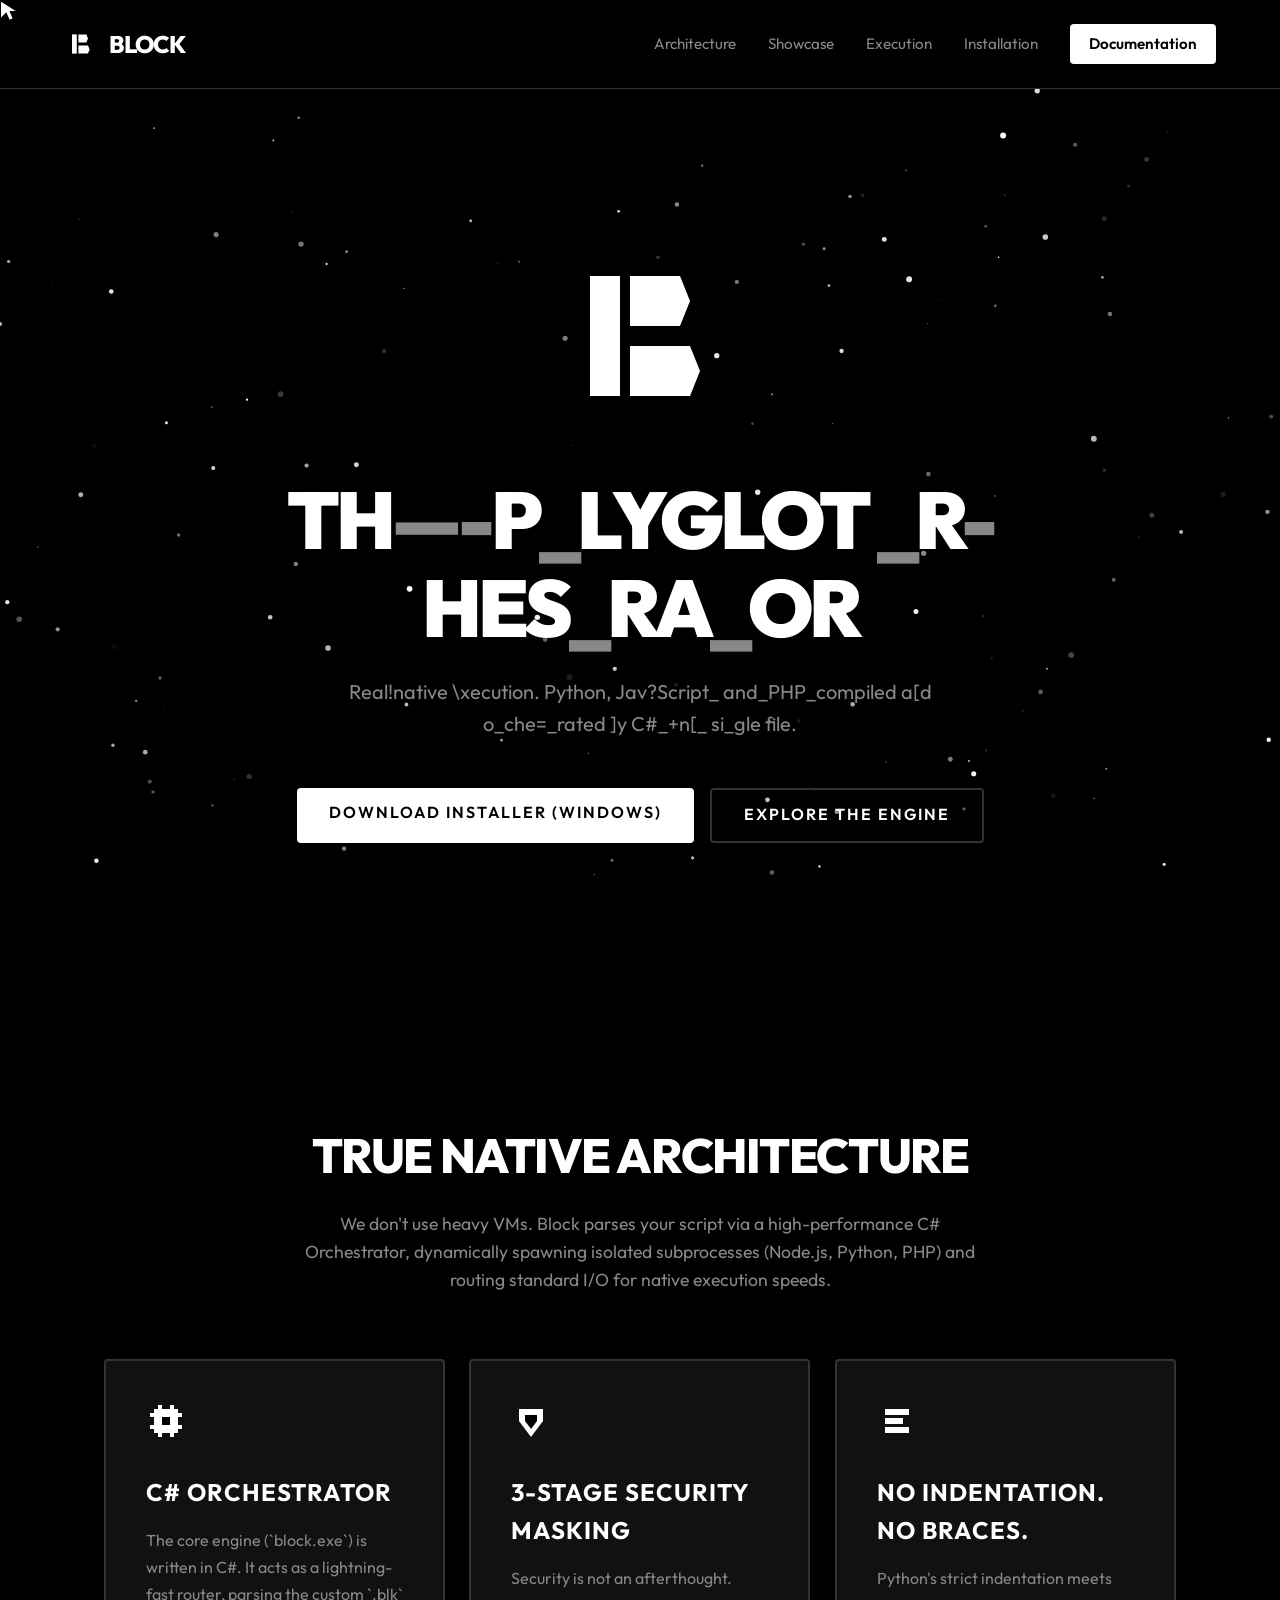
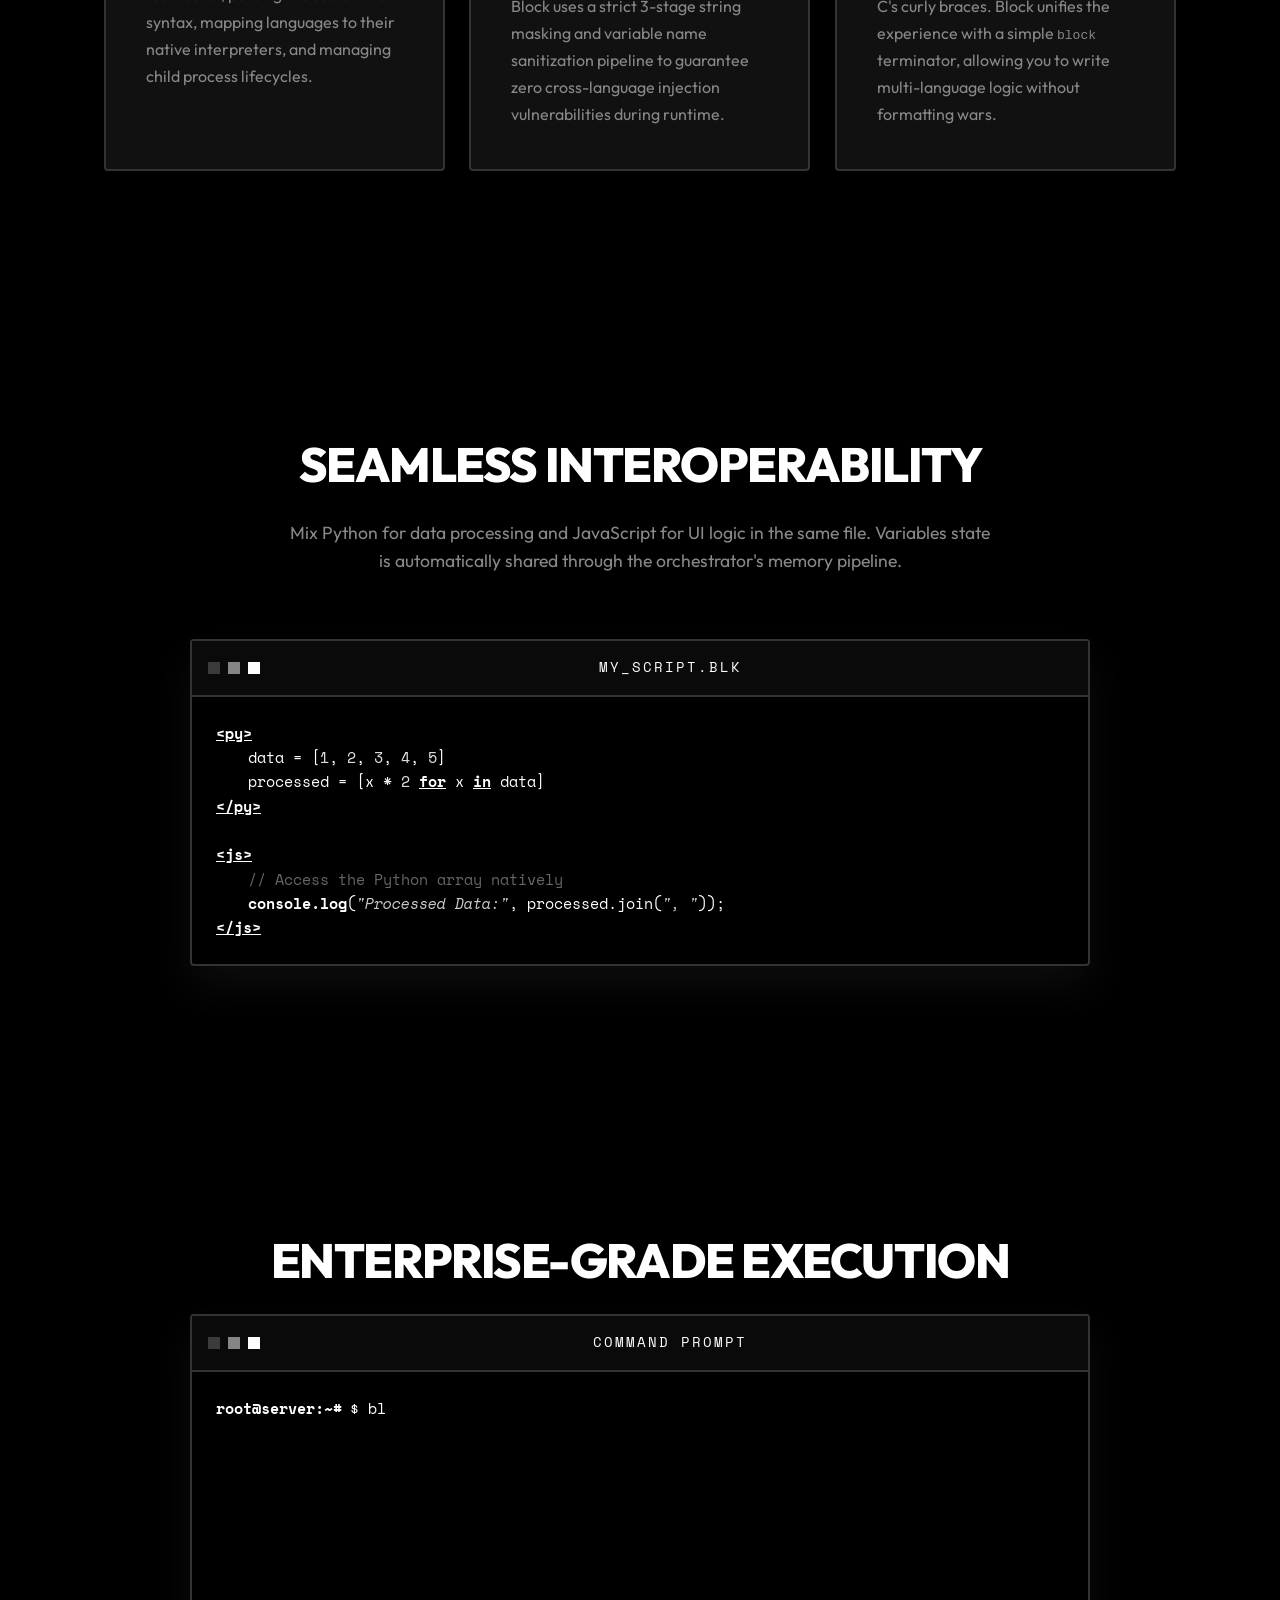
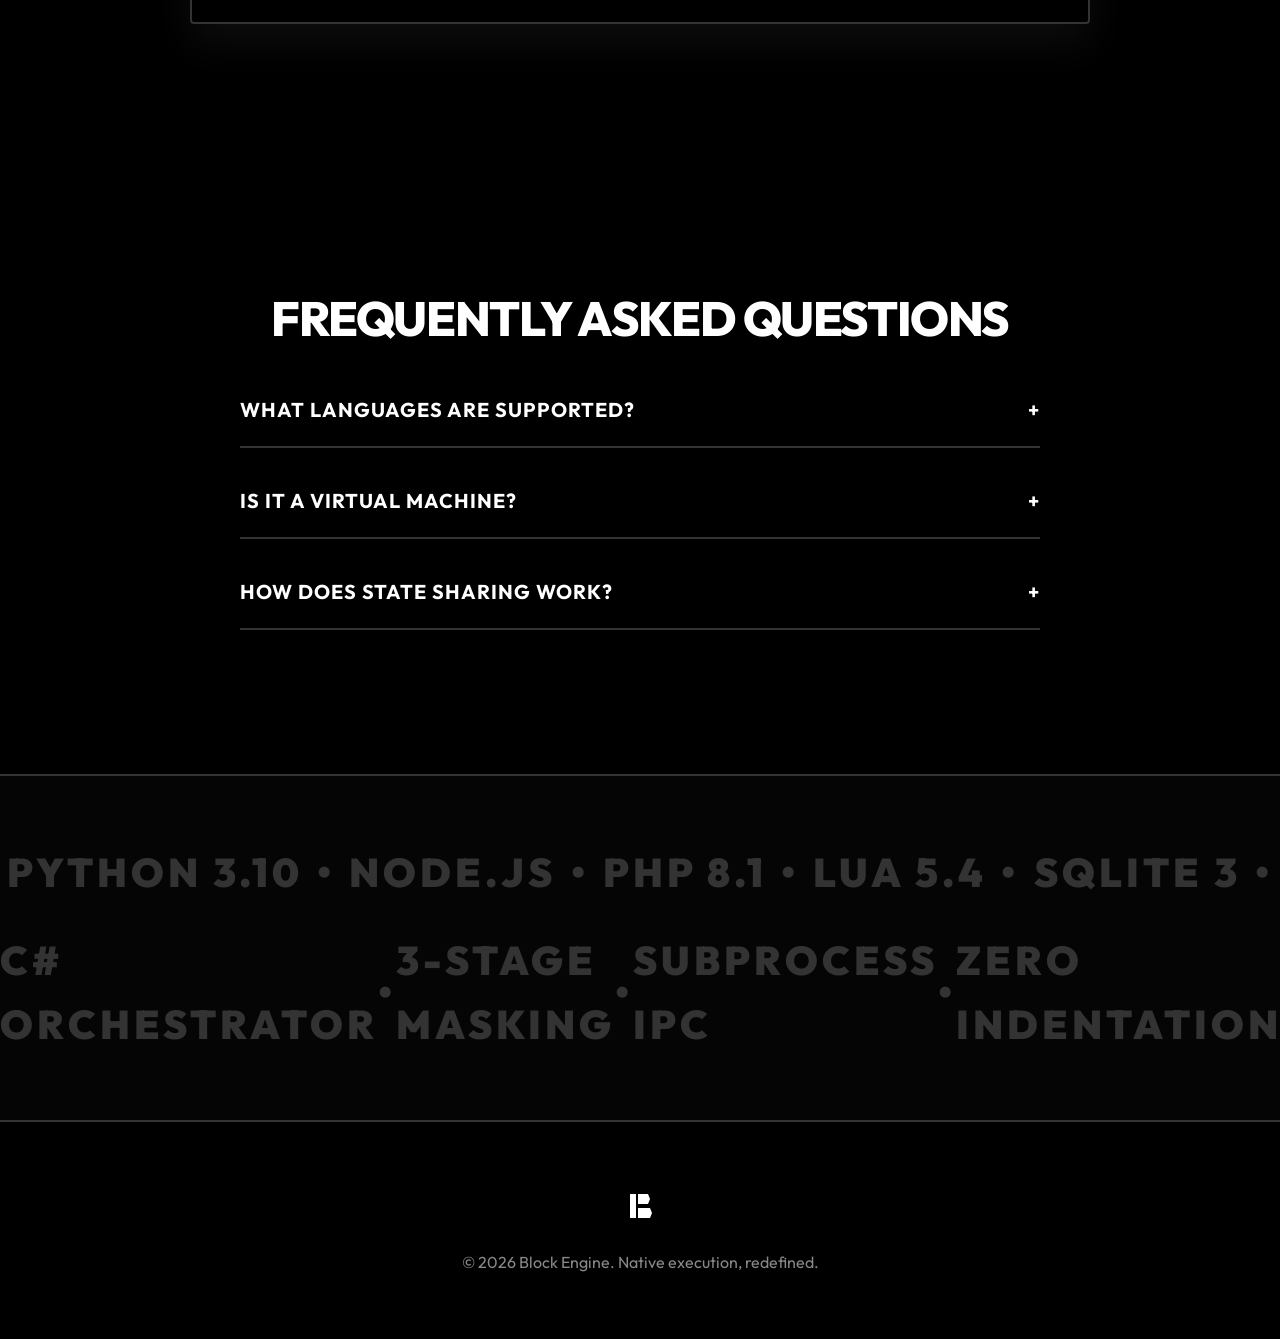
==== commit 95e1a899: "修復 沒有" ====
--- a/index.html
+++ b/index.html
@@ -1,906 +1,240 @@
-<!DOCTYPE html>
-<!-- saved from url=(0043)https://o-o1112.github.io/Block_/index.html -->
-<html lang="zh-TW"><head><meta http-equiv="Content-Type" content="text/html; charset=UTF-8">
-    
-    <meta name="viewport" content="width=device-width, initial-scale=1.0">
-    <title>Block - The Polyglot Orchestrator</title>
-    <link rel="preconnect" href="https://fonts.googleapis.com/">
-    <link rel="preconnect" href="https://fonts.gstatic.com/" crossorigin="">
-    <link href="./index_files/css2" rel="stylesheet">
-    <link rel="stylesheet" href="./index_files/styles.css" class="native-dark-class-original"><style lang="en" type="text/css" native-dark-index="0" class="native-dark-class-cloned" disabled="">/* ==========================================================================
-   Pure Monochrome Dark Theme for Block Engine - GEOMETRIC EDITION
-   ========================================================================== */
-
-:root {
-    --bg-color: #000000;
-    --text-primary: #ffffff;
-    --text-secondary: #888888;
-    --border-color: #333333;
-    --card-bg: rgba(17, 17, 17, 1);
-    --accent: #ffffff; 
-    --font-sans: 'Outfit', -apple-system, BlinkMacSystemFont, "Segoe UI", Roboto, "Helvetica Neue", Arial, sans-serif;
-    --font-mono: 'Space Mono', SFMono-Regular, Menlo, Monaco, Consolas, monospace;
-}
-
-* {
-    margin: 0;
-    padding: 0;
-    box-sizing: border-box;
-    cursor: none !important;
-}
-
-/* Custom Geometric Cursor */
-#custom-cursor {
-    position: fixed;
-    top: 0;
-    left: 0;
-    width: 32px;
-    height: 32px;
-    background-image: url("data:image/svg+xml,%3Csvg width='32' height='32' viewBox='0 0 32 32' xmlns='http://www.w3.org/2000/svg'%3E%3Cpath d='M2 2v20l6-6 3 7 5-2-3-7h8z' fill='white' stroke='black' stroke-width='2' stroke-linejoin='miter'/%3E%3C/svg%3E");
-    background-size: contain;
-    background-repeat: no-repeat;
-    margin-top: -2px;
-    margin-left: -2px;
-    pointer-events: none;
-    z-index: 9999;
-    mix-blend-mode: difference;
-}
-
-
-html {
-    scroll-behavior: smooth;
-}
-
-body {
-    background-color: var(--bg-color);
-    color: var(--text-primary);
-    font-family: var(--font-sans);
-    line-height: 1.6;
-    overflow-x: hidden;
-    position: relative;
-}
-
-#bg-canvas {
-    position: fixed;
-    top: 0;
-    left: 0;
-    width: 100%;
-    height: 100%;
-    z-index: -2;
-    pointer-events: none;
-}
-
-#scroll-line-container {
-    position: absolute;
-    top: 0;
-    left: 50%;
-    transform: translateX(-50%);
-    width: 2px;
-    height: 100%;
-    z-index: -1;
-    opacity: 0.3;
-}
-
-#scroll-line {
-    position: sticky;
-    top: 0;
-    width: 100%;
-    height: 0%;
-    background: var(--text-primary);
-    box-shadow: 0 0 15px 2px rgba(255, 255, 255, 0.3);
-    transition: height 0.1s ease-out;
-}
-
-/* Navbar */
-.navbar {
-    display: flex;
-    justify-content: space-between;
-    align-items: center;
-    padding: 1.5rem 4rem;
-    position: sticky;
-    top: 0;
-    background: rgba(0, 0, 0, 0.8);
-    backdrop-filter: blur(12px);
-    border-bottom: 1px solid var(--border-color);
-    z-index: 1000;
-}
-
-.logo {
-    display: flex;
-    align-items: center;
-    gap: 0.8rem;
-    font-size: 1.5rem;
-    font-weight: 800;
-    letter-spacing: -0.05em;
-}
-
-.logo-img-small {
-    height: 32px;
-    width: 32px;
-}
-
-.nav-links {
-    display: flex;
-    gap: 2rem;
-    align-items: center;
-}
-
-.nav-links a {
-    color: var(--text-secondary);
-    text-decoration: none;
-    font-size: 0.95rem;
-    transition: color 0.2s;
-}
-
-.nav-links a:hover {
-    color: var(--text-primary);
-}
-
-.btn-glow {
-    background: var(--text-primary);
-    color: var(--bg-color) !important;
-    padding: 0.5rem 1.2rem;
-    border-radius: 4px; /* Harder corners for geometric feel */
-    font-weight: 600;
-    transition: transform 0.2s, box-shadow 0.2s;
-}
-
-.btn-glow:hover {
-    transform: scale(1.05);
-    box-shadow: 0 0 15px rgba(255, 255, 255, 0.4);
-}
-
-/* Hero Section */
-.hero {
-    min-height: 100vh;
-    display: flex;
-    flex-direction: column;
-    justify-content: center;
-    align-items: center;
-    text-align: center;
-    padding: 2rem;
-    position: relative;
-}
-
-/* SVG Animation */
-.hero-logo-container {
-    margin-bottom: 2rem;
-}
-
-.logo-paths {
-    stroke-dasharray: 400;
-    stroke-dashoffset: 400;
-    animation: draw 2s ease-in-out forwards, fillIn 1s 1.5s ease-in forwards, pulseGlow 3s 2.5s infinite alternate;
-}
-
-@keyframes draw {
-    to { stroke-dashoffset: 0; }
-}
-@keyframes fillIn {
-    to { fill: #ffffff; stroke: transparent; }
-}
-@keyframes pulseGlow {
-    from { filter: drop-shadow(0 0 10px rgba(255, 255, 255, 0.2)); }
-    to { filter: drop-shadow(0 0 30px rgba(255, 255, 255, 0.6)); transform: scale(1.02); }
-}
-
-.hero h1 {
-    font-size: 5rem;
-    font-weight: 900;
-    letter-spacing: -0.05em;
-    line-height: 1.1;
-    margin-bottom: 1.5rem;
-    color: #ffffff;
-    max-width: 900px;
-    min-height: 120px;
-}
-
-.hero p {
-    font-size: 1.25rem;
-    color: var(--text-secondary);
-    max-width: 600px;
-    margin-bottom: 3rem;
-    min-height: 60px;
-}
-
-.cta-group {
-    display: flex;
-    gap: 1rem;
-}
-
-.btn-primary, .btn-secondary {
-    padding: 0.8rem 2rem;
-    border-radius: 4px;
-    font-size: 1rem;
-    font-weight: 600;
-    text-decoration: none;
-    transition: all 0.2s;
-    z-index: 2;
-    text-transform: uppercase;
-    letter-spacing: 2px;
-}
-
-.btn-primary {
-    background: var(--text-primary);
-    color: var(--bg-color);
-}
-
-.btn-primary:hover {
-    background: #cccccc;
-    transform: translateY(-2px);
-    box-shadow: 0 10px 20px rgba(255,255,255,0.2);
-}
-
-.btn-secondary {
-    background: transparent;
-    color: var(--text-primary);
-    border: 2px solid var(--border-color);
-}
-
-.btn-secondary:hover {
-    background: rgba(255, 255, 255, 0.1);
-    border-color: #ffffff;
-}
-
-/* Section Setup */
-.section-padding {
-    padding: 8rem 4rem;
-    max-width: 1200px;
-    margin: 0 auto;
-    position: relative;
-}
-
-.section-title {
-    text-align: center;
-    font-size: 3rem;
-    font-weight: 800;
-    letter-spacing: -0.03em;
-    margin-bottom: 1rem;
-    color: #ffffff;
-    text-transform: uppercase;
-}
-
-.section-desc {
-    text-align: center;
-    color: var(--text-secondary);
-    max-width: 700px;
-    margin: 0 auto 4rem auto;
-    font-size: 1.1rem;
-}
-
-/* Bento Grid Features */
-.bento-grid {
-    display: grid;
-    grid-template-columns: repeat(3, 1fr);
-    grid-auto-rows: minmax(250px, auto);
-    gap: 1.5rem;
-}
-
-.bento-card {
-    background: var(--card-bg);
-    border: 2px solid var(--border-color);
-    border-radius: 4px;
-    padding: 2.5rem;
-    position: relative;
-    overflow: hidden;
-    transition: transform 0.1s ease-out, border-color 0.3s;
-    transform-style: preserve-3d;
-    will-change: transform;
-}
-
-.bento-card:hover {
-    border-color: #ffffff;
-}
-
-.bento-card::before {
-    content: '';
-    position: absolute;
-    top: 0;
-    left: 0;
-    right: 0;
-    bottom: 0;
-    background: radial-gradient(circle at var(--mouse-x, 0) var(--mouse-y, 0), rgba(255,255,255,0.15), transparent 50%);
-    opacity: 0;
-    transition: opacity 0.3s;
-    pointer-events: none;
-    z-index: 0;
-}
-
-.bento-card:hover::before {
-    opacity: 1;
-}
-
-.bento-card > * {
-    transform: translateZ(20px);
-    position: relative;
-    z-index: 1;
-}
-
-.bento-icon {
-    margin-bottom: 1.5rem;
-}
-
-.bento-card h3 {
-    font-size: 1.5rem;
-    margin-bottom: 1rem;
-    font-weight: 700;
-    text-transform: uppercase;
-    letter-spacing: 1px;
-}
-
-.bento-card p {
-    color: var(--text-secondary);
-    line-height: 1.7;
-}
-
-/* Code / Terminal Simulator */
-.code-window, .terminal-window {
-    width: 100%;
-    max-width: 900px;
-    margin: 0 auto;
-    background: #000000;
-    border: 2px solid var(--border-color);
-    border-radius: 4px;
-    overflow: hidden;
-    box-shadow: 0 20px 40px rgba(255,255,255,0.05);
-}
-
-.editor-header {
-    display: flex;
-    gap: 8px;
-    padding: 1rem;
-    border-bottom: 2px solid var(--border-color);
-    background: #0a0a0a;
-    align-items: center;
-}
-
-.window-title {
-    margin-left: auto;
-    margin-right: auto;
-    font-size: 0.85rem;
-    color: #ffffff;
-    font-family: var(--font-mono);
-    letter-spacing: 2px;
-    text-transform: uppercase;
-}
-
-/* Monochrome Window Dots */
-.dot {
-    width: 12px;
-    height: 12px;
-    border-radius: 0; /* Square dots for geometric style! */
-    background: #ffffff;
-}
-
-.dot:nth-child(1) { opacity: 0.2; }
-.dot:nth-child(2) { opacity: 0.5; }
-.dot:nth-child(3) { opacity: 1.0; }
-
-.editor-content, .terminal-body {
-    padding: 1.5rem;
-    font-family: var(--font-mono);
-    font-size: 0.95rem;
-    color: #ffffff;
-    text-align: left;
-    line-height: 1.6;
-}
-
-/* Pure Monochrome Syntax Highlighting */
-.indent { padding-left: 2rem; }
-.keyword { font-weight: bold; color: #ffffff; text-decoration: underline; }
-.string { color: #cccccc; font-style: italic; }
-.func { font-weight: bold; color: #ffffff; }
-.comment { color: #666666; }
-.number { color: #dddddd; }
-
-/* Terminal Specifics */
-.terminal-body {
-    min-height: 250px;
-}
-.term-line {
-    margin-bottom: 0.5rem;
-}
-/* Monochrome Terminal Outputs */
-.prompt { color: #ffffff; font-weight: bold; margin-right: 0.5rem; }
-.success { color: #ffffff; font-weight: bold; border-left: 3px solid #fff; padding-left: 10px; }
-.warning { color: #aaaaaa; border-left: 3px solid #aaa; padding-left: 10px; }
-.info { color: #777777; border-left: 3px solid #777; padding-left: 10px; }
-.timestamp { color: #555555; font-size: 0.85rem; margin-right: 0.5rem; }
-
-/* FAQ Accordion */
-.faq-container {
-    max-width: 800px;
-    margin: 0 auto;
-}
-
-.faq-item {
-    border-bottom: 2px solid var(--border-color);
-    margin-bottom: 1rem;
-}
-
-.faq-question {
-    width: 100%;
-    background: transparent;
-    border: none;
-    color: var(--text-primary);
-    font-size: 1.25rem;
-    font-weight: 700;
-    font-family: var(--font-sans);
-    padding: 1.5rem 0;
-    text-align: left;
-    display: flex;
-    justify-content: space-between;
-    cursor: pointer;
-    outline: none;
-    text-transform: uppercase;
-    letter-spacing: 1px;
-}
-
-.faq-answer {
-    max-height: 0;
-    overflow: hidden;
-    transition: max-height 0.4s ease-out;
-}
-
-.faq-answer p {
-    padding-bottom: 1.5rem;
-    color: var(--text-secondary);
-    line-height: 1.7;
-}
-
-.faq-question.active .icon {
-    transform: rotate(45deg);
-    transition: transform 0.3s;
-}
-
-.icon {
-    transition: transform 0.3s;
-}
-
-/* Marquee */
-.marquee-section {
-    padding: 4rem 0;
-    border-top: 2px solid var(--border-color);
-    border-bottom: 2px solid var(--border-color);
-    overflow: hidden;
-    background: #050505;
-    display: flex;
-    flex-direction: column;
-    gap: 1.5rem;
-}
-
-.marquee {
-    display: flex;
-    width: 200%;
-}
-
-.marquee-left { animation: scrollLeft 30s linear infinite; }
-.marquee-right { animation: scrollRight 30s linear infinite; }
-
-.marquee-content {
-    display: flex;
-    justify-content: space-around;
-    width: 50%;
-    align-items: center;
-}
-
-.marquee span {
-    font-size: 2.5rem;
-    font-weight: 900;
-    color: #333333;
-    letter-spacing: 4px;
-    transition: color 0.3s;
-    text-transform: uppercase;
-}
-
-.marquee span:hover {
-    color: #ffffff;
-}
-
-@keyframes scrollLeft {
-    0% { transform: translateX(0); }
-    100% { transform: translateX(-50%); }
-}
-@keyframes scrollRight {
-    0% { transform: translateX(-50%); }
-    100% { transform: translateX(0); }
-}
-
-/* Footer */
-footer {
-    text-align: center;
-    padding: 4rem 2rem;
-    color: var(--text-secondary);
-    background: #000;
-}
-
-.footer-logo {
-    margin-bottom: 1rem;
-}
-
-/* Reveal Animations */
-.reveal {
-    opacity: 0;
-    transform: translateY(40px);
-    transition: opacity 1s cubic-bezier(0.16, 1, 0.3, 1), transform 1s cubic-bezier(0.16, 1, 0.3, 1);
-}
-
-.reveal.visible {
-    opacity: 1;
-    transform: translateY(0);
-}
-
-/* ==========================================================================
-   Wiki Pages Documentation Layout
-   ========================================================================== */
-
-.wiki-layout {
-    display: flex;
-    max-width: 1200px;
-    margin: 40px auto;
-    gap: 3rem;
-    padding: 0 2rem;
-    position: relative;
-    z-index: 1;
-    min-height: calc(100vh - 200px);
-}
-
-.wiki-sidebar {
-    width: 250px;
-    flex-shrink: 0;
-    position: sticky;
-    top: 100px;
-    align-self: flex-start;
-    border-right: 1px solid var(--border-color);
-    padding-right: 2rem;
-}
-
-.wiki-sidebar h4 {
-    color: var(--text-secondary);
-    text-transform: uppercase;
-    font-size: 0.85rem;
-    letter-spacing: 2px;
-    margin-bottom: 1.5rem;
-}
-
-.wiki-sidebar ul {
-    list-style: none;
-    display: flex;
-    flex-direction: column;
-    gap: 1rem;
-}
-
-.wiki-sidebar a {
-    text-decoration: none;
-    color: var(--text-secondary);
-    font-weight: 600;
-    font-size: 1rem;
-    transition: color 0.2s;
-    display: block;
-    padding-left: 10px;
-    border-left: 2px solid transparent;
-}
-
-.wiki-sidebar a:hover {
-    color: var(--text-primary);
-}
-
-.wiki-sidebar a.active {
-    color: #ffffff;
-    border-left-color: #ffffff;
-}
-
-.wiki-content {
-    flex-grow: 1;
-    background: var(--card-bg);
-    border: 1px solid var(--border-color);
-    border-radius: 4px;
-    padding: 3rem 4rem;
-    backdrop-filter: blur(10px);
-}
-
-.wiki-content h1 {
-    color: #ffffff;
-    margin-bottom: 2rem;
-    font-size: 3rem;
-    font-weight: 900;
-    letter-spacing: -1px;
-    text-transform: uppercase;
-    border-bottom: 2px solid var(--border-color);
-    padding-bottom: 1rem;
-}
-
-.wiki-content h2 {
-    color: #ffffff;
-    margin: 3rem 0 1.5rem;
-    font-weight: 700;
-    font-size: 2rem;
-    letter-spacing: -0.5px;
-}
-
-.wiki-content h3 {
-    color: #cccccc;
-    margin: 2rem 0 1rem;
-    font-weight: 600;
-}
-
-.wiki-content p, .wiki-content ul {
-    margin-bottom: 1.5rem;
-    color: var(--text-secondary);
-    line-height: 1.8;
-    font-size: 1.1rem;
-}
-
-.wiki-content li {
-    margin-bottom: 0.8rem;
-    margin-left: 1.5rem;
-}
-
-.wiki-content pre {
-    background: #000000;
-    padding: 1.5rem;
-    border-radius: 4px;
-    border: 1px solid var(--border-color);
-    overflow-x: auto;
-    margin: 2rem 0;
-    font-family: var(--font-mono);
-    color: #ffffff;
-}
-
-.wiki-content code {
-    font-family: var(--font-mono);
-    background: rgba(255,255,255,0.1);
-    padding: 0.2rem 0.4rem;
-    border-radius: 4px;
-    color: #ffffff;
-}
-
-.wiki-nav-buttons {
-    display: flex;
-    justify-content: space-between;
-    margin-top: 4rem;
-    padding-top: 2rem;
-    border-top: 1px solid var(--border-color);
-}
-
-.wiki-nav-buttons a {
-    text-decoration: none;
-    color: var(--text-primary);
-    font-weight: 600;
-    border: 1px solid var(--border-color);
-    padding: 0.8rem 1.5rem;
-    border-radius: 4px;
-    transition: background 0.2s;
-}
-
-.wiki-nav-buttons a:hover {
-    background: rgba(255,255,255,0.1);
-}
-</style></link>
-<link type="text/css" rel="stylesheet" id="dark-mode-custom-link"><link type="text/css" rel="stylesheet" id="dark-mode-general-link"><style lang="en" type="text/css" id="dark-mode-custom-style"></style><style lang="en" type="text/css" id="dark-mode-native-style"></style><style lang="en" type="text/css" id="dark-mode-native-sheet"></style><style lang="en" type="text/css" native-dark-index="0" class="native-dark-class-cloned" disabled="">.gb_0{border-radius:50%;bottom:2px;height:18px;position:absolute;right:0;width:18px}.gb_Ua{border-radius:50%;box-shadow:0px 1px 2px 0px rgba(60,64,67,0.3),0px 1px 3px 1px rgba(60,64,67,0.15);margin:2px}.gb_Va{fill:#f9ab00}.gb_K .gb_Va{fill:#fdd663}.gb_Wa>.gb_Va{fill:#d93025}.gb_K .gb_Wa>.gb_Va{fill:#f28b82}.gb_Wa>.gb_Xa{fill:white}.gb_K .gb_Wa>.gb_Xa,.gb_Xa{fill:#202124}.gb_Za{-webkit-clip-path:path("M16 0C24.8366 0 32 7.16344 32 16C32 16.4964 31.9774 16.9875 31.9332 17.4723C30.5166 16.5411 28.8215 16 27 16C22.0294 16 18 20.0294 18 25C18 27.4671 18.9927 29.7024 20.6004 31.3282C19.1443 31.7653 17.5996 32 16 32C7.16344 32 0 24.8366 0 16C0 7.16344 7.16344 0 16 0Z");clip-path:path("M16 0C24.8366 0 32 7.16344 32 16C32 16.4964 31.9774 16.9875 31.9332 17.4723C30.5166 16.5411 28.8215 16 27 16C22.0294 16 18 20.0294 18 25C18 27.4671 18.9927 29.7024 20.6004 31.3282C19.1443 31.7653 17.5996 32 16 32C7.16344 32 0 24.8366 0 16C0 7.16344 7.16344 0 16 0Z")}.gb_C .gb_0{display:block}.tWhrgb .gb_0{bottom:2px}.gb_0c{background:rgba(60,64,67,.9);border-radius:4px;color:#fff;font:500 12px Roboto,arial,sans-serif;letter-spacing:.8px;line-height:16px;margin-top:4px;min-height:14px;padding:4px 8px;position:absolute;outline:1px solid transparent;-webkit-user-select:text;user-select:text;z-index:1000;-moz-osx-font-smoothing:grayscale;-webkit-font-smoothing:antialiased}.gb_1c,.gb_2c{text-align:left}.gb_2c>*{color:#c4c7c5;line-height:16px}.gb_2c div:first-child{color:white}.gb_Na{letter-spacing:.03px;text-align:center;white-space:normal;font-family:Google Sans,Roboto,Arial,sans-serif;font-size:14px;font-weight:400;line-height:20px;padding:105px 34px;color:#5f6368}.gb_K .gb_Na{color:#e8eaed}.gb_Oa{margin-top:16px;margin-bottom:0}.gb_Pa{background:none;border:1px solid transparent;border-radius:50%;box-sizing:border-box;cursor:pointer;height:40px;margin:8px;outline:none;padding:1px;position:absolute;right:0;top:0;width:40px}.gb_Pa:hover{background-color:rgba(68,71,70,.08)}.gb_Pa:active,.gb_Pa:focus{background-color:rgba(68,71,70,.12)}.gb_Pa:focus-visible{border-color:#0b57d0;outline:1px solid transparent;outline-offset:-1px}.gb_K .gb_Pa:focus-visible{border-color:#a8c7fa}.gb_K .gb_Pa:hover{background-color:rgba(227,227,227,.08)}.gb_K .gb_Pa:active,.gb_K .gb_Pa:focus{background-color:rgba(227,227,227,.08)}.gb_Qa{letter-spacing:.03px;font-family:Google Sans,Roboto,Arial,sans-serif;font-size:14px;font-weight:400;line-height:20px}.gb_Ra .gb_Qa{border:1px solid transparent;border-radius:4px;color:rgb(11,87,208)}.gb_Qa:hover{color:rgb(8,66,160)}.gb_Qa:active,.gb_Qa:focus{color:rgb(6,46,111)}.gb_Qa:focus-visible{border-color:rgb(11,87,208);text-decoration:none}.gb_K .gb_Qa{color:rgb(168,199,250)}.gb_K .gb_Qa:hover{color:rgb(211,227,253)}.gb_K .gb_Qa:active,.gb_K .gb_Qa:focus{color:rgb(236,243,254)}.gb_K .gb_Qa:focus-visible{border-color:rgb(168,199,250);color:rgb(168,199,250);outline:none}.gb_Sa{box-shadow:0 -1px 2px 0 rgba(60,64,67,.3),0 -2px 6px 2px rgba(60,64,67,.15);height:calc(100% - 16px);left:0;margin:8px;position:absolute;top:0;width:calc(100% - 16px)}.gb_Ta.gb_Sa{border-radius:28px;box-shadow:0 2px 6px 2px rgba(0,0,0,.15),0 1px 2px 0 rgba(0,0,0,.3);height:290px}@media only screen and (max-width:452px){.gb_Ta.gb_Sa{border-radius:0;height:100%;margin:0;max-width:unset;padding:0;width:100%}}.gb_C{border-radius:50%}.gb_C:before{background:#444746;background:var(--gm3-sys-color-on-surface-variant,#444746);border-radius:100px;content:"";height:100%;left:0;opacity:0;position:absolute;top:0;-webkit-transition:opacity .3s ease-out;transition:opacity .3s ease-out;width:100%}.gb_K .gb_C:before{background:#c4c7c5;background:var(--gm3-sys-color-on-surface-variant,#c4c7c5)}.gb_C:hover{background-color:rgba(60,64,67,.08)}.gb_C:focus:before,.gb_C:focus:hover:before{opacity:.12}.gb_C:active:before{opacity:.16}.gb_C:hover:before{opacity:.08}.gb_C:hover[aria-expanded=true]:before,.gb_C[aria-expanded=true]:before{opacity:.16}.gb_C:focus-visible{outline:1px solid;outline-offset:0;outline-color:#0b57d0;outline-color:var(--gm3-sys-color-primary,#0b57d0)}.gb_C.gb_U:focus-visible{outline-offset:3px}.gb_C.gb_U:before{border-radius:50%;height:auto;inset:-4px;width:auto}.gb_C.gb_U:hover:before{opacity:.1}.gb_K .gb_C:focus-visible{outline-color:#a8c7fa;outline-color:var(--gm3-sys-color-primary,#a8c7fa)}.gb_E{position:absolute;pointer-events:none;top:16px;right:14px;display:-webkit-box;display:-webkit-flex;display:flex;-webkit-box-pack:center;-webkit-justify-content:center;justify-content:center;-webkit-box-align:center;-webkit-align-items:center;align-items:center;background-color:#b3261e;color:#fff;border-radius:100px;height:14px;font-family:Google Sans;font-size:11px;font-weight:500;line-height:16px;padding:2px;-webkit-transform:translate(50%,-50%);transform:translate(50%,-50%);z-index:1}.gb_F{margin:4px}.gb_K .gb_E{background-color:#f2b8b5;color:#420400}.gb_S[aria-expanded=true]{background-color:rgba(60,64,67,.1)}.gb_S:focus-visible{outline:1px solid rgb(65,106,207);outline-offset:0}.gb_K .gb_S[aria-expanded=true]{background-color:rgba(232,234,237,.1)}.gb_K .gb_S:focus-visible{outline-color:rgb(184,205,247)}@-webkit-keyframes focus-animation-2px{0%{outline-color:transparent;outline-offset:0;outline-width:0}to{outline-offset:2px;outline-width:1px}}@keyframes focus-animation-2px{0%{outline-color:transparent;outline-offset:0;outline-width:0}to{outline-offset:2px;outline-width:1px}}.gb_y .gb_A:before{content:" ";position:absolute;top:0;left:0;width:100%;height:100%;opacity:0;border-radius:100px;background:#fff;background:var(--gm3-sys-color-on-primary,#fff);-webkit-transition:opacity .5s ease-out;transition:opacity .5s ease-out}.gb_y .gb_A:hover{cursor:pointer;box-shadow:0 1px 2px 0 rgba(0,0,0,.3),0 1px 3px 1px rgba(0,0,0,.15)}.gb_y .gb_A:hover:before{opacity:.08}.gb_y .gb_A:active:before,.gb_y .gb_A:active:focus:before{opacity:.12}.gb_y .gb_A:active,.gb_y .gb_A:active:focus{box-shadow:none}.gb_y .gb_A:focus-visible:before{opacity:.12}.gb_y .gb_A:focus-visible{box-shadow:none}.gb_y .gb_A:focus-visible{outline-style:solid;outline-color:#0b57d0;outline-color:var(--gm3-sys-color-primary,#0b57d0);-webkit-animation:focus-animation-2px .3s ease-in-out forwards;animation:focus-animation-2px .3s ease-in-out forwards}@media (forced-colors:active){.gb_y .gb_A{border:1px solid;border-color:#747775;border-color:var(--gm3-sys-color-outline,#747775)}.gb_y .gb_A:focus-visible{outline:2px solid transparent}}.gb_y.gb_K .gb_A:before{background:#001d35;background:var(--gm3-sys-color-on-secondary-fixed,#001d35)}.gb_y.gb_K .gb_A:focus-visible{outline-color:#c2e7ff;outline-color:var(--gm3-sys-color-secondary-fixed,#c2e7ff)}@media (forced-colors:active){.gb_y.gb_K .gb_A{border-color:#8e918f;border-color:var(--gm3-sys-color-outline,#8e918f)}}.gb_B{border-radius:50%}.gb_B:hover{background:rgba(68,71,70,.08)}.gb_B:active,.gb_B:focus{background:rgba(68,71,70,.12)}.gb_B:focus-visible{outline:#0b57d0;outline:var(--gm3-sys-color-primary,#0b57d0);outline-width:1px;outline-style:solid;outline-offset:-1px}.gb_K .gb_B:hover{background:rgba(196,199,197,.08)}.gb_K .gb_B:active,.gb_K .gb_B:focus{background:rgba(196,199,197,.12)}.gb_K .gb_B:focus-visible{outline:#a8c7fa;outline:var(--gm3-sys-color-primary,#a8c7fa);outline-width:1px;outline-style:solid;outline-offset:-1px}.gb_B .gb_T{display:block}.gb_C:after{content:"";position:absolute;inset:-4px}@-webkit-keyframes apd-ring-fade-in{0%{opacity:0}to{opacity:1}}@keyframes apd-ring-fade-in{0%{opacity:0}to{opacity:1}}.gb_V{-webkit-animation:apd-ring-fade-in .25s ease-in;animation:apd-ring-fade-in .25s ease-in}sentinel{}</style><style lang="en" type="text/css" native-dark-index="0" class="native-dark-class-cloned" disabled="">.gb_0{border-radius:50%;bottom:2px;height:18px;position:absolute;right:0;width:18px}.gb_Ua{border-radius:50%;box-shadow:0px 1px 2px 0px rgba(60,64,67,0.3),0px 1px 3px 1px rgba(60,64,67,0.15);margin:2px}.gb_Va{fill:#f9ab00}.gb_K .gb_Va{fill:#fdd663}.gb_Wa>.gb_Va{fill:#d93025}.gb_K .gb_Wa>.gb_Va{fill:#f28b82}.gb_Wa>.gb_Xa{fill:white}.gb_K .gb_Wa>.gb_Xa,.gb_Xa{fill:#202124}.gb_Za{-webkit-clip-path:path("M16 0C24.8366 0 32 7.16344 32 16C32 16.4964 31.9774 16.9875 31.9332 17.4723C30.5166 16.5411 28.8215 16 27 16C22.0294 16 18 20.0294 18 25C18 27.4671 18.9927 29.7024 20.6004 31.3282C19.1443 31.7653 17.5996 32 16 32C7.16344 32 0 24.8366 0 16C0 7.16344 7.16344 0 16 0Z");clip-path:path("M16 0C24.8366 0 32 7.16344 32 16C32 16.4964 31.9774 16.9875 31.9332 17.4723C30.5166 16.5411 28.8215 16 27 16C22.0294 16 18 20.0294 18 25C18 27.4671 18.9927 29.7024 20.6004 31.3282C19.1443 31.7653 17.5996 32 16 32C7.16344 32 0 24.8366 0 16C0 7.16344 7.16344 0 16 0Z")}.gb_C .gb_0{display:block}.tWhrgb .gb_0{bottom:2px}.gb_0c{background:rgba(60,64,67,.9);border-radius:4px;color:#fff;font:500 12px Roboto,arial,sans-serif;letter-spacing:.8px;line-height:16px;margin-top:4px;min-height:14px;padding:4px 8px;position:absolute;outline:1px solid transparent;-webkit-user-select:text;user-select:text;z-index:1000;-moz-osx-font-smoothing:grayscale;-webkit-font-smoothing:antialiased}.gb_1c,.gb_2c{text-align:left}.gb_2c>*{color:#c4c7c5;line-height:16px}.gb_2c div:first-child{color:white}.gb_Na{letter-spacing:.03px;text-align:center;white-space:normal;font-family:Google Sans,Roboto,Arial,sans-serif;font-size:14px;font-weight:400;line-height:20px;padding:105px 34px;color:#5f6368}.gb_K .gb_Na{color:#e8eaed}.gb_Oa{margin-top:16px;margin-bottom:0}.gb_Pa{background:none;border:1px solid transparent;border-radius:50%;box-sizing:border-box;cursor:pointer;height:40px;margin:8px;outline:none;padding:1px;position:absolute;right:0;top:0;width:40px}.gb_Pa:hover{background-color:rgba(68,71,70,.08)}.gb_Pa:active,.gb_Pa:focus{background-color:rgba(68,71,70,.12)}.gb_Pa:focus-visible{border-color:#0b57d0;outline:1px solid transparent;outline-offset:-1px}.gb_K .gb_Pa:focus-visible{border-color:#a8c7fa}.gb_K .gb_Pa:hover{background-color:rgba(227,227,227,.08)}.gb_K .gb_Pa:active,.gb_K .gb_Pa:focus{background-color:rgba(227,227,227,.08)}.gb_Qa{letter-spacing:.03px;font-family:Google Sans,Roboto,Arial,sans-serif;font-size:14px;font-weight:400;line-height:20px}.gb_Ra .gb_Qa{border:1px solid transparent;border-radius:4px;color:rgb(11,87,208)}.gb_Qa:hover{color:rgb(8,66,160)}.gb_Qa:active,.gb_Qa:focus{color:rgb(6,46,111)}.gb_Qa:focus-visible{border-color:rgb(11,87,208);text-decoration:none}.gb_K .gb_Qa{color:rgb(168,199,250)}.gb_K .gb_Qa:hover{color:rgb(211,227,253)}.gb_K .gb_Qa:active,.gb_K .gb_Qa:focus{color:rgb(236,243,254)}.gb_K .gb_Qa:focus-visible{border-color:rgb(168,199,250);color:rgb(168,199,250);outline:none}.gb_Sa{box-shadow:0 -1px 2px 0 rgba(60,64,67,.3),0 -2px 6px 2px rgba(60,64,67,.15);height:calc(100% - 16px);left:0;margin:8px;position:absolute;top:0;width:calc(100% - 16px)}.gb_Ta.gb_Sa{border-radius:28px;box-shadow:0 2px 6px 2px rgba(0,0,0,.15),0 1px 2px 0 rgba(0,0,0,.3);height:290px}@media only screen and (max-width:452px){.gb_Ta.gb_Sa{border-radius:0;height:100%;margin:0;max-width:unset;padding:0;width:100%}}.gb_C{border-radius:50%}.gb_C:before{background:#444746;background:var(--gm3-sys-color-on-surface-variant,#444746);border-radius:100px;content:"";height:100%;left:0;opacity:0;position:absolute;top:0;-webkit-transition:opacity .3s ease-out;transition:opacity .3s ease-out;width:100%}.gb_K .gb_C:before{background:#c4c7c5;background:var(--gm3-sys-color-on-surface-variant,#c4c7c5)}.gb_C:hover{background-color:rgba(60,64,67,.08)}.gb_C:focus:before,.gb_C:focus:hover:before{opacity:.12}.gb_C:active:before{opacity:.16}.gb_C:hover:before{opacity:.08}.gb_C:hover[aria-expanded=true]:before,.gb_C[aria-expanded=true]:before{opacity:.16}.gb_C:focus-visible{outline:1px solid;outline-offset:0;outline-color:#0b57d0;outline-color:var(--gm3-sys-color-primary,#0b57d0)}.gb_C.gb_U:focus-visible{outline-offset:3px}.gb_C.gb_U:before{border-radius:50%;height:auto;inset:-4px;width:auto}.gb_C.gb_U:hover:before{opacity:.1}.gb_K .gb_C:focus-visible{outline-color:#a8c7fa;outline-color:var(--gm3-sys-color-primary,#a8c7fa)}.gb_E{position:absolute;pointer-events:none;top:16px;right:14px;display:-webkit-box;display:-webkit-flex;display:flex;-webkit-box-pack:center;-webkit-justify-content:center;justify-content:center;-webkit-box-align:center;-webkit-align-items:center;align-items:center;background-color:#b3261e;color:#fff;border-radius:100px;height:14px;font-family:Google Sans;font-size:11px;font-weight:500;line-height:16px;padding:2px;-webkit-transform:translate(50%,-50%);transform:translate(50%,-50%);z-index:1}.gb_F{margin:4px}.gb_K .gb_E{background-color:#f2b8b5;color:#420400}.gb_S[aria-expanded=true]{background-color:rgba(60,64,67,.1)}.gb_S:focus-visible{outline:1px solid rgb(65,106,207);outline-offset:0}.gb_K .gb_S[aria-expanded=true]{background-color:rgba(232,234,237,.1)}.gb_K .gb_S:focus-visible{outline-color:rgb(184,205,247)}@-webkit-keyframes focus-animation-2px{0%{outline-color:transparent;outline-offset:0;outline-width:0}to{outline-offset:2px;outline-width:1px}}@keyframes focus-animation-2px{0%{outline-color:transparent;outline-offset:0;outline-width:0}to{outline-offset:2px;outline-width:1px}}.gb_y .gb_A:before{content:" ";position:absolute;top:0;left:0;width:100%;height:100%;opacity:0;border-radius:100px;background:#fff;background:var(--gm3-sys-color-on-primary,#fff);-webkit-transition:opacity .5s ease-out;transition:opacity .5s ease-out}.gb_y .gb_A:hover{cursor:pointer;box-shadow:0 1px 2px 0 rgba(0,0,0,.3),0 1px 3px 1px rgba(0,0,0,.15)}.gb_y .gb_A:hover:before{opacity:.08}.gb_y .gb_A:active:before,.gb_y .gb_A:active:focus:before{opacity:.12}.gb_y .gb_A:active,.gb_y .gb_A:active:focus{box-shadow:none}.gb_y .gb_A:focus-visible:before{opacity:.12}.gb_y .gb_A:focus-visible{box-shadow:none}.gb_y .gb_A:focus-visible{outline-style:solid;outline-color:#0b57d0;outline-color:var(--gm3-sys-color-primary,#0b57d0);-webkit-animation:focus-animation-2px .3s ease-in-out forwards;animation:focus-animation-2px .3s ease-in-out forwards}@media (forced-colors:active){.gb_y .gb_A{border:1px solid;border-color:#747775;border-color:var(--gm3-sys-color-outline,#747775)}.gb_y .gb_A:focus-visible{outline:2px solid transparent}}.gb_y.gb_K .gb_A:before{background:#001d35;background:var(--gm3-sys-color-on-secondary-fixed,#001d35)}.gb_y.gb_K .gb_A:focus-visible{outline-color:#c2e7ff;outline-color:var(--gm3-sys-color-secondary-fixed,#c2e7ff)}@media (forced-colors:active){.gb_y.gb_K .gb_A{border-color:#8e918f;border-color:var(--gm3-sys-color-outline,#8e918f)}}.gb_B{border-radius:50%}.gb_B:hover{background:rgba(68,71,70,.08)}.gb_B:active,.gb_B:focus{background:rgba(68,71,70,.12)}.gb_B:focus-visible{outline:#0b57d0;outline:var(--gm3-sys-color-primary,#0b57d0);outline-width:1px;outline-style:solid;outline-offset:-1px}.gb_K .gb_B:hover{background:rgba(196,199,197,.08)}.gb_K .gb_B:active,.gb_K .gb_B:focus{background:rgba(196,199,197,.12)}.gb_K .gb_B:focus-visible{outline:#a8c7fa;outline:var(--gm3-sys-color-primary,#a8c7fa);outline-width:1px;outline-style:solid;outline-offset:-1px}.gb_B .gb_T{display:block}.gb_C:after{content:"";position:absolute;inset:-4px}@-webkit-keyframes apd-ring-fade-in{0%{opacity:0}to{opacity:1}}@keyframes apd-ring-fade-in{0%{opacity:0}to{opacity:1}}.gb_V{-webkit-animation:apd-ring-fade-in .25s ease-in;animation:apd-ring-fade-in .25s ease-in}sentinel{}</style></head>
-<body>
-    <!-- 3D Canvas Background -->
-    <canvas id="bg-canvas" width="1440" height="778"></canvas>
-
-    <!-- Scroll Timeline -->
-    <div id="scroll-line-container">
-        <div id="scroll-line" style="height: 0%;"></div>
-        <div id="scroll-glow"></div>
-    </div>
-
-    <nav class="navbar">
-        <a href="https://o-o1112.github.io/Block_/index.html" class="logo" style="text-decoration: none; color: inherit;">
-            <!-- Using the inline SVG for small logo -->
-            <svg viewBox="0 0 100 100" class="logo-img-small">
-                <g fill="#ffffff">
-                    <rect x="25" y="20" width="15" height="60"></rect>
-                    <polygon points="45,20 70,20 75,32.5 70,45 45,45"></polygon>
-                    <polygon points="45,55 75,55 80,67.5 75,80 45,80"></polygon>
-                </g>
-            </svg>
-            <span class="logo-text">BLOCK</span>
-        </a>
-        <div class="nav-links">
-            <a href="https://o-o1112.github.io/Block_/index.html#architecture">Architecture</a>
-            <a href="https://o-o1112.github.io/Block_/index.html#showcase">Showcase</a>
-            <a href="https://o-o1112.github.io/Block_/index.html#terminal">Execution</a>
-            <a href="https://o-o1112.github.io/Block_/wiki-install.html">Installation</a>
-            <a href="https://o-o1112.github.io/Block_/wiki.html" class="btn-glow">Documentation</a>
-        </div>
-    </nav>
-
-    <main>
-        <header class="hero reveal visible">
-            <!-- Epic Animated Logo (Pure Monochrome Geometric) -->
-            <div class="hero-logo-container">
-                <svg id="hero-logo" viewBox="0 0 100 100" width="200" height="200">
-                    <g class="logo-paths" fill="none" stroke="#ffffff" stroke-width="2">
-                        <rect x="25" y="20" width="15" height="60"></rect>
-                        <polygon points="45,20 70,20 75,32.5 70,45 45,45"></polygon>
-                        <polygon points="45,55 75,55 80,67.5 75,80 45,80"></polygon>
-                    </g>
-                </svg>
-            </div>
-
-            <h1 class="scramble-text" data-text="THE POLYGLOT ORCHESTRATOR">THE POLYGLOT ORCHESTRATOR</h1>
-            <p class="subtitle scramble-text" data-text="Real native execution. Python, JavaScript, and PHP compiled and orchestrated by C# in a single file.">Real native execution. Python, JavaScript, and PHP compiled and orchestrated by C# in a single file.</p>
-            <div class="cta-group">
-                <a href="https://github.com/O-O1112/Block_/releases/download/v1.0.0/BlockInstaller.exe" download="" class="btn-primary ai-style-change-1">Download Installer (Windows)</a>
-                <a href="https://o-o1112.github.io/Block_/index.html#architecture" class="btn-secondary">Explore the Engine</a>
-            </div>
-        </header>
-
-        <!-- Genuine Architecture Section -->
-        <section id="architecture" class="architecture section-padding">
-            <h2 class="section-title reveal visible">True Native Architecture</h2>
-            <p class="section-desc reveal visible">We don't use heavy VMs. Block parses your script via a high-performance C# Orchestrator, dynamically spawning isolated subprocesses (Node.js, Python, PHP) and routing standard I/O for native execution speeds.</p>
-            
-            <div class="bento-grid">
-                <div class="bento-card tilt-card reveal visible" style="transform: perspective(1000px) rotateX(0deg) rotateY(0deg) scale3d(1, 1, 1);">
-                    <div class="bento-icon">
-                        <!-- C# Orchestrator Geometric Icon -->
-                        <svg viewBox="0 0 100 100" width="40" height="40">
-                            <g fill="#ffffff">
-                                <rect x="20" y="20" width="60" height="60"></rect>
-                                <rect x="10" y="30" width="10" height="10"></rect>
-                                <rect x="10" y="60" width="10" height="10"></rect>
-                                <rect x="80" y="30" width="10" height="10"></rect>
-                                <rect x="80" y="60" width="10" height="10"></rect>
-                                <rect x="30" y="10" width="10" height="10"></rect>
-                                <rect x="60" y="10" width="10" height="10"></rect>
-                                <rect x="30" y="80" width="10" height="10"></rect>
-                                <rect x="60" y="80" width="10" height="10"></rect>
-                                <rect x="40" y="40" width="20" height="20" fill="#000000"></rect>
-                            </g>
-                        </svg>
-                    </div>
-                    <h3>C# Orchestrator</h3>
-                    <p>The core engine (`block.exe`) is written in C#. It acts as a lightning-fast router, parsing the custom `.blk` syntax, mapping languages to their native interpreters, and managing child process lifecycles.</p>
-                </div>
-                <div class="bento-card tilt-card reveal visible">
-                    <div class="bento-icon">
-                        <!-- 3-Stage Security Geometric Icon -->
-                        <svg viewBox="0 0 100 100" width="40" height="40">
-                            <g fill="#ffffff">
-                                <polygon points="20,20 80,20 80,50 50,90 20,50"></polygon>
-                                <polygon points="35,35 65,35 65,50 50,70 35,50" fill="#000000"></polygon>
-                            </g>
-                        </svg>
-                    </div>
-                    <h3>3-Stage Security Masking</h3>
-                    <p>Security is not an afterthought. Block uses a strict 3-stage string masking and variable name sanitization pipeline to guarantee zero cross-language injection vulnerabilities during runtime.</p>
-                </div>
-                <div class="bento-card tilt-card reveal visible">
-                    <div class="bento-icon">
-                        <!-- No Indentation Geometric Icon -->
-                        <svg viewBox="0 0 100 100" width="40" height="40">
-                            <g fill="#ffffff">
-                                <rect x="20" y="20" width="60" height="15"></rect>
-                                <rect x="20" y="42.5" width="45" height="15"></rect>
-                                <rect x="20" y="65" width="60" height="15"></rect>
-                            </g>
-                        </svg>
-                    </div>
-                    <h3>No Indentation. No Braces.</h3>
-                    <p>Python's strict indentation meets C's curly braces. Block unifies the experience with a simple <code>block</code> terminator, allowing you to write multi-language logic without formatting wars.</p>
-                </div>
-            </div>
-        </section>
-
-        <!-- Interactive Code Showcase -->
-        <section id="showcase" class="showcase section-padding">
-            <h2 class="section-title reveal visible">Seamless Interoperability</h2>
-            <p class="section-desc reveal visible">Mix Python for data processing and JavaScript for UI logic in the same file. Variables state is automatically shared through the orchestrator's memory pipeline.</p>
-            
-            <div class="code-comparison reveal visible">
-                <div class="code-window">
-                    <div class="editor-header">
-                        <span class="dot"></span><span class="dot"></span><span class="dot"></span>
-                        <span class="window-title">my_script.blk</span>
-                    </div>
-                    <div class="editor-content">
-                        <div class="code-line"><span class="keyword">&lt;py&gt;</span></div>
-                        <div class="code-line indent">data = [<span class="number">1</span>, <span class="number">2</span>, <span class="number">3</span>, <span class="number">4</span>, <span class="number">5</span>]</div>
-                        <div class="code-line indent">processed = [x * <span class="number">2</span> <span class="keyword">for</span> x <span class="keyword">in</span> data]</div>
-                        <div class="code-line"><span class="keyword">&lt;/py&gt;</span></div>
-                        <br>
-                        <div class="code-line"><span class="keyword">&lt;js&gt;</span></div>
-                        <div class="code-line indent"><span class="comment">// Access the Python array natively</span></div>
-                        <div class="code-line indent"><span class="func">console.log</span>(<span class="string">"Processed Data:"</span>, processed.join(<span class="string">", "</span>));</div>
-                        <div class="code-line"><span class="keyword">&lt;/js&gt;</span></div>
-                    </div>
-                </div>
-            </div>
-        </section>
-
-        <!-- Terminal Simulator -->
-        <section id="terminal" class="terminal-section section-padding">
-            <h2 class="section-title reveal visible">Enterprise-Grade Execution</h2>
-            <div class="terminal-window reveal visible">
-                <div class="editor-header">
-                    <span class="dot"></span><span class="dot"></span><span class="dot"></span>
-                    <span class="window-title">Command Prompt</span>
-                </div>
-                <div class="terminal-body" id="term-typing">
-                    <!-- JS will inject typing here -->
-                <div class="term-line "><span class="prompt">root@server:~#</span>$ block run production.blk</div><div class="term-line info"><span class="timestamp">[13:14:49.00]</span> [System] Parsing AST for polyglot execution...</div><div class="term-line info"><span class="timestamp">[13:14:50.01]</span> [Node.js] Spawning V8 Engine process... OK</div><div class="term-line info"><span class="timestamp">[13:14:50.00]</span> [Python] Activating Virtual Environment... OK</div><div class="term-line warning"><span class="timestamp">[13:14:51.05]</span> [Security] 3-Stage string mask applied to cross-boundary variables.</div><div class="term-line success"><span class="timestamp">[13:14:52.00]</span> [Orchestrator] Execution completed successfully in 42ms.</div></div>
-            </div>
-        </section>
-
-        <!-- FAQ Accordion -->
-        <section class="faq-section section-padding">
-            <h2 class="section-title reveal visible">Frequently Asked Questions</h2>
-            <div class="faq-container reveal visible">
-                <div class="faq-item">
-                    <button class="faq-question">What languages are supported? <span class="icon">+</span></button>
-                    <div class="faq-answer">
-                        <p>Block Installer automatically downloads and links native runtime environments for Python, PHP, Lua, SQLite, and JavaScript. You can use all of them out-of-the-box in a single `.blk` file.</p>
-                    </div>
-                </div>
-                <div class="faq-item">
-                    <button class="faq-question">Is it a Virtual Machine? <span class="icon">+</span></button>
-                    <div class="faq-answer">
-                        <p>No. Block does not emulate instructions. It relies on the C# Orchestrator to parse the AST and spin up actual native processes (`python.exe`, `node.exe`), ensuring 100% compatibility with standard libraries.</p>
-                    </div>
-                </div>
-                <div class="faq-item">
-                    <button class="faq-question">How does state sharing work? <span class="icon">+</span></button>
-                    <div class="faq-answer">
-                        <p>The Orchestrator manages an inter-process communication pipeline. When a variable is declared in a Python block, its value is serialized, sanitized by the 3-stage mask, and injected securely into the subsequent JavaScript or PHP context.</p>
-                    </div>
-                </div>
-            </div>
-        </section>
-
-        <!-- Ecosystem Marquees -->
-        <section class="marquee-section">
-            <div class="marquee marquee-left">
-                <div class="marquee-content">
-                    <span>PYTHON 3.10</span> <span>•</span>
-                    <span>NODE.JS</span> <span>•</span>
-                    <span>PHP 8.1</span> <span>•</span>
-                    <span>LUA 5.4</span> <span>•</span>
-                    <span>SQLITE 3</span> <span>•</span>
-                </div>
-                <div class="marquee-content">
-                    <span>PYTHON 3.10</span> <span>•</span>
-                    <span>NODE.JS</span> <span>•</span>
-                    <span>PHP 8.1</span> <span>•</span>
-                    <span>LUA 5.4</span> <span>•</span>
-                    <span>SQLITE 3</span> <span>•</span>
-                </div>
-            </div>
-            <div class="marquee marquee-right">
-                <div class="marquee-content">
-                    <span>C# ORCHESTRATOR</span> <span>•</span>
-                    <span>3-STAGE MASKING</span> <span>•</span>
-                    <span>SUBPROCESS IPC</span> <span>•</span>
-                    <span>ZERO INDENTATION</span> <span>•</span>
-                </div>
-                <div class="marquee-content">
-                    <span>C# ORCHESTRATOR</span> <span>•</span>
-                    <span>3-STAGE MASKING</span> <span>•</span>
-                    <span>SUBPROCESS IPC</span> <span>•</span>
-                    <span>ZERO INDENTATION</span> <span>•</span>
-                </div>
-            </div>
-        </section>
-    </main>
-
-    <footer>
-        <div class="footer-logo">
-            <svg viewBox="0 0 100 100" width="40" height="40">
-                <g fill="#ffffff">
-                    <rect x="25" y="20" width="15" height="60"></rect>
-                    <polygon points="45,20 70,20 75,32.5 70,45 45,45"></polygon>
-                    <polygon points="45,55 75,55 80,67.5 75,80 45,80"></polygon>
-                </g>
-            </svg>
-        </div>
-        <p>© 2026 Block Engine. Native execution, redefined.</p>
-    </footer>
-
-    <script src="./index_files/script.js"></script>
-
-
-<div id="custom-cursor" style="transform: translate3d(1048px, 558px, 0px);"></div><div id="thunderbit-crx-side-bar" style="display:block;opacity:1;top:0;right:0;z-index:9007199254740991;position:fixed;pointer-events:none;user-select:none;"><template shadowrootmode="open"><div id="#react-app-root"><div id="#react-app-slot" style="display:flex;direction:ltr;text-align:left;unicode-bidi:isolate;font-family:Helvetica,&#39;Helvetica Neue&#39;,Arial,sans-serif,&#39;PingFang SC&#39;,&#39;Microsoft Yahei&#39;,&#39;Hiragino Sans GB&#39;,&#39;-apple-system&#39;,&#39;Inter&#39;;font-size:14px;line-height:normal;"></div></div></template></div><button id="open-side-panel" style="width:0;height:0;opacity:0;user-select:none;pointer-events:all;position:absolute;bottom:0;right:0;padding:0;border:0;outline:none;"></button></body></html>+<!DOCTYPE html>
+<html lang="zh-TW">
+<head>
+    <meta charset="UTF-8">
+    <meta name="viewport" content="width=device-width, initial-scale=1.0">
+    <title>Block - The Polyglot Orchestrator</title>
+    <link rel="preconnect" href="https://fonts.googleapis.com">
+    <link rel="preconnect" href="https://fonts.gstatic.com" crossorigin>
+    <link href="https://fonts.googleapis.com/css2?family=Outfit:wght@300;400;600;800;900&family=Space+Mono&display=swap" rel="stylesheet">
+    <link rel="stylesheet" href="styles.css">
+</head>
+<body>
+    <!-- 3D Canvas Background -->
+    <canvas id="bg-canvas"></canvas>
+
+    <!-- Scroll Timeline -->
+    <div id="scroll-line-container">
+        <div id="scroll-line"></div>
+        <div id="scroll-glow"></div>
+    </div>
+
+    <nav class="navbar">
+        <a href="index.html" class="logo" style="text-decoration: none; color: inherit;">
+            <!-- Using the inline SVG for small logo -->
+            <svg viewBox="0 0 100 100" class="logo-img-small">
+                <g fill="#ffffff">
+                    <rect x="25" y="20" width="15" height="60" />
+                    <polygon points="45,20 70,20 75,32.5 70,45 45,45" />
+                    <polygon points="45,55 75,55 80,67.5 75,80 45,80" />
+                </g>
+            </svg>
+            <span class="logo-text">BLOCK</span>
+        </a>
+        <div class="nav-links">
+            <a href="#architecture">Architecture</a>
+            <a href="#showcase">Showcase</a>
+            <a href="#terminal">Execution</a>
+            <a href="wiki-install.html">Installation</a>
+            <a href="wiki.html" class="btn-glow">Documentation</a>
+        </div>
+    </nav>
+
+    <main>
+        <header class="hero reveal">
+            <!-- Epic Animated Logo (Pure Monochrome Geometric) -->
+            <div class="hero-logo-container">
+                <svg id="hero-logo" viewBox="0 0 100 100" width="200" height="200">
+                    <g class="logo-paths" fill="none" stroke="#ffffff" stroke-width="2">
+                        <rect x="25" y="20" width="15" height="60" />
+                        <polygon points="45,20 70,20 75,32.5 70,45 45,45" />
+                        <polygon points="45,55 75,55 80,67.5 75,80 45,80" />
+                    </g>
+                </svg>
+            </div>
+
+            <h1 class="scramble-text" data-text="THE POLYGLOT ORCHESTRATOR">
+                THE POLYGLOT ORCHESTRATOR
+            </h1>
+            <p class="subtitle scramble-text" data-text="Real native execution. Python, JavaScript, and PHP compiled and orchestrated by C# in a single file.">
+                Real native execution. Python, JavaScript, and PHP compiled and orchestrated by C# in a single file.
+            </p>
+            <div class="cta-group">
+                <a href="BlockInstaller.exe" download class="btn-primary">Download Installer (Windows)</a>
+                <a href="#architecture" class="btn-secondary">Explore the Engine</a>
+            </div>
+        </header>
+
+        <!-- Genuine Architecture Section -->
+        <section id="architecture" class="architecture section-padding">
+            <h2 class="section-title reveal">True Native Architecture</h2>
+            <p class="section-desc reveal">We don't use heavy VMs. Block parses your script via a high-performance C# Orchestrator, dynamically spawning isolated subprocesses (Node.js, Python, PHP) and routing standard I/O for native execution speeds.</p>
+            
+            <div class="bento-grid">
+                <div class="bento-card tilt-card reveal">
+                    <div class="bento-icon">
+                        <!-- C# Orchestrator Geometric Icon -->
+                        <svg viewBox="0 0 100 100" width="40" height="40">
+                            <g fill="#ffffff">
+                                <rect x="20" y="20" width="60" height="60" />
+                                <rect x="10" y="30" width="10" height="10" />
+                                <rect x="10" y="60" width="10" height="10" />
+                                <rect x="80" y="30" width="10" height="10" />
+                                <rect x="80" y="60" width="10" height="10" />
+                                <rect x="30" y="10" width="10" height="10" />
+                                <rect x="60" y="10" width="10" height="10" />
+                                <rect x="30" y="80" width="10" height="10" />
+                                <rect x="60" y="80" width="10" height="10" />
+                                <rect x="40" y="40" width="20" height="20" fill="#000000" />
+                            </g>
+                        </svg>
+                    </div>
+                    <h3>C# Orchestrator</h3>
+                    <p>The core engine (`block.exe`) is written in C#. It acts as a lightning-fast router, parsing the custom `.blk` syntax, mapping languages to their native interpreters, and managing child process lifecycles.</p>
+                </div>
+                <div class="bento-card tilt-card reveal">
+                    <div class="bento-icon">
+                        <!-- 3-Stage Security Geometric Icon -->
+                        <svg viewBox="0 0 100 100" width="40" height="40">
+                            <g fill="#ffffff">
+                                <polygon points="20,20 80,20 80,50 50,90 20,50" />
+                                <polygon points="35,35 65,35 65,50 50,70 35,50" fill="#000000" />
+                            </g>
+                        </svg>
+                    </div>
+                    <h3>3-Stage Security Masking</h3>
+                    <p>Security is not an afterthought. Block uses a strict 3-stage string masking and variable name sanitization pipeline to guarantee zero cross-language injection vulnerabilities during runtime.</p>
+                </div>
+                <div class="bento-card tilt-card reveal">
+                    <div class="bento-icon">
+                        <!-- No Indentation Geometric Icon -->
+                        <svg viewBox="0 0 100 100" width="40" height="40">
+                            <g fill="#ffffff">
+                                <rect x="20" y="20" width="60" height="15" />
+                                <rect x="20" y="42.5" width="45" height="15" />
+                                <rect x="20" y="65" width="60" height="15" />
+                            </g>
+                        </svg>
+                    </div>
+                    <h3>No Indentation. No Braces.</h3>
+                    <p>Python's strict indentation meets C's curly braces. Block unifies the experience with a simple <code>block</code> terminator, allowing you to write multi-language logic without formatting wars.</p>
+                </div>
+            </div>
+        </section>
+
+        <!-- Interactive Code Showcase -->
+        <section id="showcase" class="showcase section-padding">
+            <h2 class="section-title reveal">Seamless Interoperability</h2>
+            <p class="section-desc reveal">Mix Python for data processing and JavaScript for UI logic in the same file. Variables state is automatically shared through the orchestrator's memory pipeline.</p>
+            
+            <div class="code-comparison reveal">
+                <div class="code-window">
+                    <div class="editor-header">
+                        <span class="dot"></span><span class="dot"></span><span class="dot"></span>
+                        <span class="window-title">my_script.blk</span>
+                    </div>
+                    <div class="editor-content">
+                        <div class="code-line"><span class="keyword">&lt;py&gt;</span></div>
+                        <div class="code-line indent">data = [<span class="number">1</span>, <span class="number">2</span>, <span class="number">3</span>, <span class="number">4</span>, <span class="number">5</span>]</div>
+                        <div class="code-line indent">processed = [x * <span class="number">2</span> <span class="keyword">for</span> x <span class="keyword">in</span> data]</div>
+                        <div class="code-line"><span class="keyword">&lt;/py&gt;</span></div>
+                        <br>
+                        <div class="code-line"><span class="keyword">&lt;js&gt;</span></div>
+                        <div class="code-line indent"><span class="comment">// Access the Python array natively</span></div>
+                        <div class="code-line indent"><span class="func">console.log</span>(<span class="string">"Processed Data:"</span>, processed.join(<span class="string">", "</span>));</div>
+                        <div class="code-line"><span class="keyword">&lt;/js&gt;</span></div>
+                    </div>
+                </div>
+            </div>
+        </section>
+
+        <!-- Terminal Simulator -->
+        <section id="terminal" class="terminal-section section-padding">
+            <h2 class="section-title reveal">Enterprise-Grade Execution</h2>
+            <div class="terminal-window reveal">
+                <div class="editor-header">
+                    <span class="dot"></span><span class="dot"></span><span class="dot"></span>
+                    <span class="window-title">Command Prompt</span>
+                </div>
+                <div class="terminal-body" id="term-typing">
+                    <!-- JS will inject typing here -->
+                </div>
+            </div>
+        </section>
+
+        <!-- FAQ Accordion -->
+        <section class="faq-section section-padding">
+            <h2 class="section-title reveal">Frequently Asked Questions</h2>
+            <div class="faq-container reveal">
+                <div class="faq-item">
+                    <button class="faq-question">What languages are supported? <span class="icon">+</span></button>
+                    <div class="faq-answer">
+                        <p>Block Installer automatically downloads and links native runtime environments for Python, PHP, Lua, SQLite, and JavaScript. You can use all of them out-of-the-box in a single `.blk` file.</p>
+                    </div>
+                </div>
+                <div class="faq-item">
+                    <button class="faq-question">Is it a Virtual Machine? <span class="icon">+</span></button>
+                    <div class="faq-answer">
+                        <p>No. Block does not emulate instructions. It relies on the C# Orchestrator to parse the AST and spin up actual native processes (`python.exe`, `node.exe`), ensuring 100% compatibility with standard libraries.</p>
+                    </div>
+                </div>
+                <div class="faq-item">
+                    <button class="faq-question">How does state sharing work? <span class="icon">+</span></button>
+                    <div class="faq-answer">
+                        <p>The Orchestrator manages an inter-process communication pipeline. When a variable is declared in a Python block, its value is serialized, sanitized by the 3-stage mask, and injected securely into the subsequent JavaScript or PHP context.</p>
+                    </div>
+                </div>
+            </div>
+        </section>
+
+        <!-- Ecosystem Marquees -->
+        <section class="marquee-section">
+            <div class="marquee marquee-left">
+                <div class="marquee-content">
+                    <span>PYTHON 3.10</span> <span>•</span>
+                    <span>NODE.JS</span> <span>•</span>
+                    <span>PHP 8.1</span> <span>•</span>
+                    <span>LUA 5.4</span> <span>•</span>
+                    <span>SQLITE 3</span> <span>•</span>
+                </div>
+                <div class="marquee-content">
+                    <span>PYTHON 3.10</span> <span>•</span>
+                    <span>NODE.JS</span> <span>•</span>
+                    <span>PHP 8.1</span> <span>•</span>
+                    <span>LUA 5.4</span> <span>•</span>
+                    <span>SQLITE 3</span> <span>•</span>
+                </div>
+            </div>
+            <div class="marquee marquee-right">
+                <div class="marquee-content">
+                    <span>C# ORCHESTRATOR</span> <span>•</span>
+                    <span>3-STAGE MASKING</span> <span>•</span>
+                    <span>SUBPROCESS IPC</span> <span>•</span>
+                    <span>ZERO INDENTATION</span> <span>•</span>
+                </div>
+                <div class="marquee-content">
+                    <span>C# ORCHESTRATOR</span> <span>•</span>
+                    <span>3-STAGE MASKING</span> <span>•</span>
+                    <span>SUBPROCESS IPC</span> <span>•</span>
+                    <span>ZERO INDENTATION</span> <span>•</span>
+                </div>
+            </div>
+        </section>
+    </main>
+
+    <footer>
+        <div class="footer-logo">
+            <svg viewBox="0 0 100 100" width="40" height="40">
+                <g fill="#ffffff">
+                    <rect x="25" y="20" width="15" height="60" />
+                    <polygon points="45,20 70,20 75,32.5 70,45 45,45" />
+                    <polygon points="45,55 75,55 80,67.5 75,80 45,80" />
+                </g>
+            </svg>
+        </div>
+        <p>&copy; 2026 Block Engine. Native execution, redefined.</p>
+    </footer>
+
+    <script src="script.js"></script>
+</body>
+</html>
--- a/styles.css
+++ b/styles.css
@@ -0,0 +1,669 @@
+/* ==========================================================================
+   Pure Monochrome Dark Theme for Block Engine - GEOMETRIC EDITION
+   ========================================================================== */
+
+:root {
+    --bg-color: #000000;
+    --text-primary: #ffffff;
+    --text-secondary: #888888;
+    --border-color: #333333;
+    --card-bg: rgba(17, 17, 17, 1);
+    --accent: #ffffff; 
+    --font-sans: 'Outfit', -apple-system, BlinkMacSystemFont, "Segoe UI", Roboto, "Helvetica Neue", Arial, sans-serif;
+    --font-mono: 'Space Mono', SFMono-Regular, Menlo, Monaco, Consolas, monospace;
+}
+
+* {
+    margin: 0;
+    padding: 0;
+    box-sizing: border-box;
+    cursor: none !important;
+}
+
+/* Custom Geometric Cursor */
+#custom-cursor {
+    position: fixed;
+    top: 0;
+    left: 0;
+    width: 32px;
+    height: 32px;
+    background-image: url("data:image/svg+xml,%3Csvg width='32' height='32' viewBox='0 0 32 32' xmlns='http://www.w3.org/2000/svg'%3E%3Cpath d='M2 2v20l6-6 3 7 5-2-3-7h8z' fill='white' stroke='black' stroke-width='2' stroke-linejoin='miter'/%3E%3C/svg%3E");
+    background-size: contain;
+    background-repeat: no-repeat;
+    margin-top: -2px;
+    margin-left: -2px;
+    pointer-events: none;
+    z-index: 9999;
+    mix-blend-mode: difference;
+}
+
+
+html {
+    scroll-behavior: smooth;
+}
+
+body {
+    background-color: var(--bg-color);
+    color: var(--text-primary);
+    font-family: var(--font-sans);
+    line-height: 1.6;
+    overflow-x: hidden;
+    position: relative;
+}
+
+#bg-canvas {
+    position: fixed;
+    top: 0;
+    left: 0;
+    width: 100%;
+    height: 100%;
+    z-index: -2;
+    pointer-events: none;
+}
+
+#scroll-line-container {
+    position: absolute;
+    top: 0;
+    left: 50%;
+    transform: translateX(-50%);
+    width: 2px;
+    height: 100%;
+    z-index: -1;
+    opacity: 0.3;
+}
+
+#scroll-line {
+    position: sticky;
+    top: 0;
+    width: 100%;
+    height: 0%;
+    background: var(--text-primary);
+    box-shadow: 0 0 15px 2px rgba(255, 255, 255, 0.3);
+    transition: height 0.1s ease-out;
+}
+
+/* Navbar */
+.navbar {
+    display: flex;
+    justify-content: space-between;
+    align-items: center;
+    padding: 1.5rem 4rem;
+    position: sticky;
+    top: 0;
+    background: rgba(0, 0, 0, 0.8);
+    backdrop-filter: blur(12px);
+    border-bottom: 1px solid var(--border-color);
+    z-index: 1000;
+}
+
+.logo {
+    display: flex;
+    align-items: center;
+    gap: 0.8rem;
+    font-size: 1.5rem;
+    font-weight: 800;
+    letter-spacing: -0.05em;
+}
+
+.logo-img-small {
+    height: 32px;
+    width: 32px;
+}
+
+.nav-links {
+    display: flex;
+    gap: 2rem;
+    align-items: center;
+}
+
+.nav-links a {
+    color: var(--text-secondary);
+    text-decoration: none;
+    font-size: 0.95rem;
+    transition: color 0.2s;
+}
+
+.nav-links a:hover {
+    color: var(--text-primary);
+}
+
+.btn-glow {
+    background: var(--text-primary);
+    color: var(--bg-color) !important;
+    padding: 0.5rem 1.2rem;
+    border-radius: 4px; /* Harder corners for geometric feel */
+    font-weight: 600;
+    transition: transform 0.2s, box-shadow 0.2s;
+}
+
+.btn-glow:hover {
+    transform: scale(1.05);
+    box-shadow: 0 0 15px rgba(255, 255, 255, 0.4);
+}
+
+/* Hero Section */
+.hero {
+    min-height: 100vh;
+    display: flex;
+    flex-direction: column;
+    justify-content: center;
+    align-items: center;
+    text-align: center;
+    padding: 2rem;
+    position: relative;
+}
+
+/* SVG Animation */
+.hero-logo-container {
+    margin-bottom: 2rem;
+}
+
+.logo-paths {
+    stroke-dasharray: 400;
+    stroke-dashoffset: 400;
+    animation: draw 2s ease-in-out forwards, fillIn 1s 1.5s ease-in forwards, pulseGlow 3s 2.5s infinite alternate;
+}
+
+@keyframes draw {
+    to { stroke-dashoffset: 0; }
+}
+@keyframes fillIn {
+    to { fill: #ffffff; stroke: transparent; }
+}
+@keyframes pulseGlow {
+    from { filter: drop-shadow(0 0 10px rgba(255, 255, 255, 0.2)); }
+    to { filter: drop-shadow(0 0 30px rgba(255, 255, 255, 0.6)); transform: scale(1.02); }
+}
+
+.hero h1 {
+    font-size: 5rem;
+    font-weight: 900;
+    letter-spacing: -0.05em;
+    line-height: 1.1;
+    margin-bottom: 1.5rem;
+    color: #ffffff;
+    max-width: 900px;
+    min-height: 120px;
+}
+
+.hero p {
+    font-size: 1.25rem;
+    color: var(--text-secondary);
+    max-width: 600px;
+    margin-bottom: 3rem;
+    min-height: 60px;
+}
+
+.cta-group {
+    display: flex;
+    gap: 1rem;
+}
+
+.btn-primary, .btn-secondary {
+    padding: 0.8rem 2rem;
+    border-radius: 4px;
+    font-size: 1rem;
+    font-weight: 600;
+    text-decoration: none;
+    transition: all 0.2s;
+    z-index: 2;
+    text-transform: uppercase;
+    letter-spacing: 2px;
+}
+
+.btn-primary {
+    background: var(--text-primary);
+    color: var(--bg-color);
+}
+
+.btn-primary:hover {
+    background: #cccccc;
+    transform: translateY(-2px);
+    box-shadow: 0 10px 20px rgba(255,255,255,0.2);
+}
+
+.btn-secondary {
+    background: transparent;
+    color: var(--text-primary);
+    border: 2px solid var(--border-color);
+}
+
+.btn-secondary:hover {
+    background: rgba(255, 255, 255, 0.1);
+    border-color: #ffffff;
+}
+
+/* Section Setup */
+.section-padding {
+    padding: 8rem 4rem;
+    max-width: 1200px;
+    margin: 0 auto;
+    position: relative;
+}
+
+.section-title {
+    text-align: center;
+    font-size: 3rem;
+    font-weight: 800;
+    letter-spacing: -0.03em;
+    margin-bottom: 1rem;
+    color: #ffffff;
+    text-transform: uppercase;
+}
+
+.section-desc {
+    text-align: center;
+    color: var(--text-secondary);
+    max-width: 700px;
+    margin: 0 auto 4rem auto;
+    font-size: 1.1rem;
+}
+
+/* Bento Grid Features */
+.bento-grid {
+    display: grid;
+    grid-template-columns: repeat(3, 1fr);
+    grid-auto-rows: minmax(250px, auto);
+    gap: 1.5rem;
+}
+
+.bento-card {
+    background: var(--card-bg);
+    border: 2px solid var(--border-color);
+    border-radius: 4px;
+    padding: 2.5rem;
+    position: relative;
+    overflow: hidden;
+    transition: transform 0.1s ease-out, border-color 0.3s;
+    transform-style: preserve-3d;
+    will-change: transform;
+}
+
+.bento-card:hover {
+    border-color: #ffffff;
+}
+
+.bento-card::before {
+    content: '';
+    position: absolute;
+    top: 0;
+    left: 0;
+    right: 0;
+    bottom: 0;
+    background: radial-gradient(circle at var(--mouse-x, 0) var(--mouse-y, 0), rgba(255,255,255,0.15), transparent 50%);
+    opacity: 0;
+    transition: opacity 0.3s;
+    pointer-events: none;
+    z-index: 0;
+}
+
+.bento-card:hover::before {
+    opacity: 1;
+}
+
+.bento-card > * {
+    transform: translateZ(20px);
+    position: relative;
+    z-index: 1;
+}
+
+.bento-icon {
+    margin-bottom: 1.5rem;
+}
+
+.bento-card h3 {
+    font-size: 1.5rem;
+    margin-bottom: 1rem;
+    font-weight: 700;
+    text-transform: uppercase;
+    letter-spacing: 1px;
+}
+
+.bento-card p {
+    color: var(--text-secondary);
+    line-height: 1.7;
+}
+
+/* Code / Terminal Simulator */
+.code-window, .terminal-window {
+    width: 100%;
+    max-width: 900px;
+    margin: 0 auto;
+    background: #000000;
+    border: 2px solid var(--border-color);
+    border-radius: 4px;
+    overflow: hidden;
+    box-shadow: 0 20px 40px rgba(255,255,255,0.05);
+}
+
+.editor-header {
+    display: flex;
+    gap: 8px;
+    padding: 1rem;
+    border-bottom: 2px solid var(--border-color);
+    background: #0a0a0a;
+    align-items: center;
+}
+
+.window-title {
+    margin-left: auto;
+    margin-right: auto;
+    font-size: 0.85rem;
+    color: #ffffff;
+    font-family: var(--font-mono);
+    letter-spacing: 2px;
+    text-transform: uppercase;
+}
+
+/* Monochrome Window Dots */
+.dot {
+    width: 12px;
+    height: 12px;
+    border-radius: 0; /* Square dots for geometric style! */
+    background: #ffffff;
+}
+
+.dot:nth-child(1) { opacity: 0.2; }
+.dot:nth-child(2) { opacity: 0.5; }
+.dot:nth-child(3) { opacity: 1.0; }
+
+.editor-content, .terminal-body {
+    padding: 1.5rem;
+    font-family: var(--font-mono);
+    font-size: 0.95rem;
+    color: #ffffff;
+    text-align: left;
+    line-height: 1.6;
+}
+
+/* Pure Monochrome Syntax Highlighting */
+.indent { padding-left: 2rem; }
+.keyword { font-weight: bold; color: #ffffff; text-decoration: underline; }
+.string { color: #cccccc; font-style: italic; }
+.func { font-weight: bold; color: #ffffff; }
+.comment { color: #666666; }
+.number { color: #dddddd; }
+
+/* Terminal Specifics */
+.terminal-body {
+    min-height: 250px;
+}
+.term-line {
+    margin-bottom: 0.5rem;
+}
+/* Monochrome Terminal Outputs */
+.prompt { color: #ffffff; font-weight: bold; margin-right: 0.5rem; }
+.success { color: #ffffff; font-weight: bold; border-left: 3px solid #fff; padding-left: 10px; }
+.warning { color: #aaaaaa; border-left: 3px solid #aaa; padding-left: 10px; }
+.info { color: #777777; border-left: 3px solid #777; padding-left: 10px; }
+.timestamp { color: #555555; font-size: 0.85rem; margin-right: 0.5rem; }
+
+/* FAQ Accordion */
+.faq-container {
+    max-width: 800px;
+    margin: 0 auto;
+}
+
+.faq-item {
+    border-bottom: 2px solid var(--border-color);
+    margin-bottom: 1rem;
+}
+
+.faq-question {
+    width: 100%;
+    background: transparent;
+    border: none;
+    color: var(--text-primary);
+    font-size: 1.25rem;
+    font-weight: 700;
+    font-family: var(--font-sans);
+    padding: 1.5rem 0;
+    text-align: left;
+    display: flex;
+    justify-content: space-between;
+    cursor: pointer;
+    outline: none;
+    text-transform: uppercase;
+    letter-spacing: 1px;
+}
+
+.faq-answer {
+    max-height: 0;
+    overflow: hidden;
+    transition: max-height 0.4s ease-out;
+}
+
+.faq-answer p {
+    padding-bottom: 1.5rem;
+    color: var(--text-secondary);
+    line-height: 1.7;
+}
+
+.faq-question.active .icon {
+    transform: rotate(45deg);
+    transition: transform 0.3s;
+}
+
+.icon {
+    transition: transform 0.3s;
+}
+
+/* Marquee */
+.marquee-section {
+    padding: 4rem 0;
+    border-top: 2px solid var(--border-color);
+    border-bottom: 2px solid var(--border-color);
+    overflow: hidden;
+    background: #050505;
+    display: flex;
+    flex-direction: column;
+    gap: 1.5rem;
+}
+
+.marquee {
+    display: flex;
+    width: 200%;
+}
+
+.marquee-left { animation: scrollLeft 30s linear infinite; }
+.marquee-right { animation: scrollRight 30s linear infinite; }
+
+.marquee-content {
+    display: flex;
+    justify-content: space-around;
+    width: 50%;
+    align-items: center;
+}
+
+.marquee span {
+    font-size: 2.5rem;
+    font-weight: 900;
+    color: #333333;
+    letter-spacing: 4px;
+    transition: color 0.3s;
+    text-transform: uppercase;
+}
+
+.marquee span:hover {
+    color: #ffffff;
+}
+
+@keyframes scrollLeft {
+    0% { transform: translateX(0); }
+    100% { transform: translateX(-50%); }
+}
+@keyframes scrollRight {
+    0% { transform: translateX(-50%); }
+    100% { transform: translateX(0); }
+}
+
+/* Footer */
+footer {
+    text-align: center;
+    padding: 4rem 2rem;
+    color: var(--text-secondary);
+    background: #000;
+}
+
+.footer-logo {
+    margin-bottom: 1rem;
+}
+
+/* Reveal Animations */
+.reveal {
+    opacity: 0;
+    transform: translateY(40px);
+    transition: opacity 1s cubic-bezier(0.16, 1, 0.3, 1), transform 1s cubic-bezier(0.16, 1, 0.3, 1);
+}
+
+.reveal.visible {
+    opacity: 1;
+    transform: translateY(0);
+}
+
+/* ==========================================================================
+   Wiki Pages Documentation Layout
+   ========================================================================== */
+
+.wiki-layout {
+    display: flex;
+    max-width: 1200px;
+    margin: 40px auto;
+    gap: 3rem;
+    padding: 0 2rem;
+    position: relative;
+    z-index: 1;
+    min-height: calc(100vh - 200px);
+}
+
+.wiki-sidebar {
+    width: 250px;
+    flex-shrink: 0;
+    position: sticky;
+    top: 100px;
+    align-self: flex-start;
+    border-right: 1px solid var(--border-color);
+    padding-right: 2rem;
+}
+
+.wiki-sidebar h4 {
+    color: var(--text-secondary);
+    text-transform: uppercase;
+    font-size: 0.85rem;
+    letter-spacing: 2px;
+    margin-bottom: 1.5rem;
+}
+
+.wiki-sidebar ul {
+    list-style: none;
+    display: flex;
+    flex-direction: column;
+    gap: 1rem;
+}
+
+.wiki-sidebar a {
+    text-decoration: none;
+    color: var(--text-secondary);
+    font-weight: 600;
+    font-size: 1rem;
+    transition: color 0.2s;
+    display: block;
+    padding-left: 10px;
+    border-left: 2px solid transparent;
+}
+
+.wiki-sidebar a:hover {
+    color: var(--text-primary);
+}
+
+.wiki-sidebar a.active {
+    color: #ffffff;
+    border-left-color: #ffffff;
+}
+
+.wiki-content {
+    flex-grow: 1;
+    background: var(--card-bg);
+    border: 1px solid var(--border-color);
+    border-radius: 4px;
+    padding: 3rem 4rem;
+    backdrop-filter: blur(10px);
+}
+
+.wiki-content h1 {
+    color: #ffffff;
+    margin-bottom: 2rem;
+    font-size: 3rem;
+    font-weight: 900;
+    letter-spacing: -1px;
+    text-transform: uppercase;
+    border-bottom: 2px solid var(--border-color);
+    padding-bottom: 1rem;
+}
+
+.wiki-content h2 {
+    color: #ffffff;
+    margin: 3rem 0 1.5rem;
+    font-weight: 700;
+    font-size: 2rem;
+    letter-spacing: -0.5px;
+}
+
+.wiki-content h3 {
+    color: #cccccc;
+    margin: 2rem 0 1rem;
+    font-weight: 600;
+}
+
+.wiki-content p, .wiki-content ul {
+    margin-bottom: 1.5rem;
+    color: var(--text-secondary);
+    line-height: 1.8;
+    font-size: 1.1rem;
+}
+
+.wiki-content li {
+    margin-bottom: 0.8rem;
+    margin-left: 1.5rem;
+}
+
+.wiki-content pre {
+    background: #000000;
+    padding: 1.5rem;
+    border-radius: 4px;
+    border: 1px solid var(--border-color);
+    overflow-x: auto;
+    margin: 2rem 0;
+    font-family: var(--font-mono);
+    color: #ffffff;
+}
+
+.wiki-content code {
+    font-family: var(--font-mono);
+    background: rgba(255,255,255,0.1);
+    padding: 0.2rem 0.4rem;
+    border-radius: 4px;
+    color: #ffffff;
+}
+
+.wiki-nav-buttons {
+    display: flex;
+    justify-content: space-between;
+    margin-top: 4rem;
+    padding-top: 2rem;
+    border-top: 1px solid var(--border-color);
+}
+
+.wiki-nav-buttons a {
+    text-decoration: none;
+    color: var(--text-primary);
+    font-weight: 600;
+    border: 1px solid var(--border-color);
+    padding: 0.8rem 1.5rem;
+    border-radius: 4px;
+    transition: background 0.2s;
+}
+
+.wiki-nav-buttons a:hover {
+    background: rgba(255,255,255,0.1);
+}
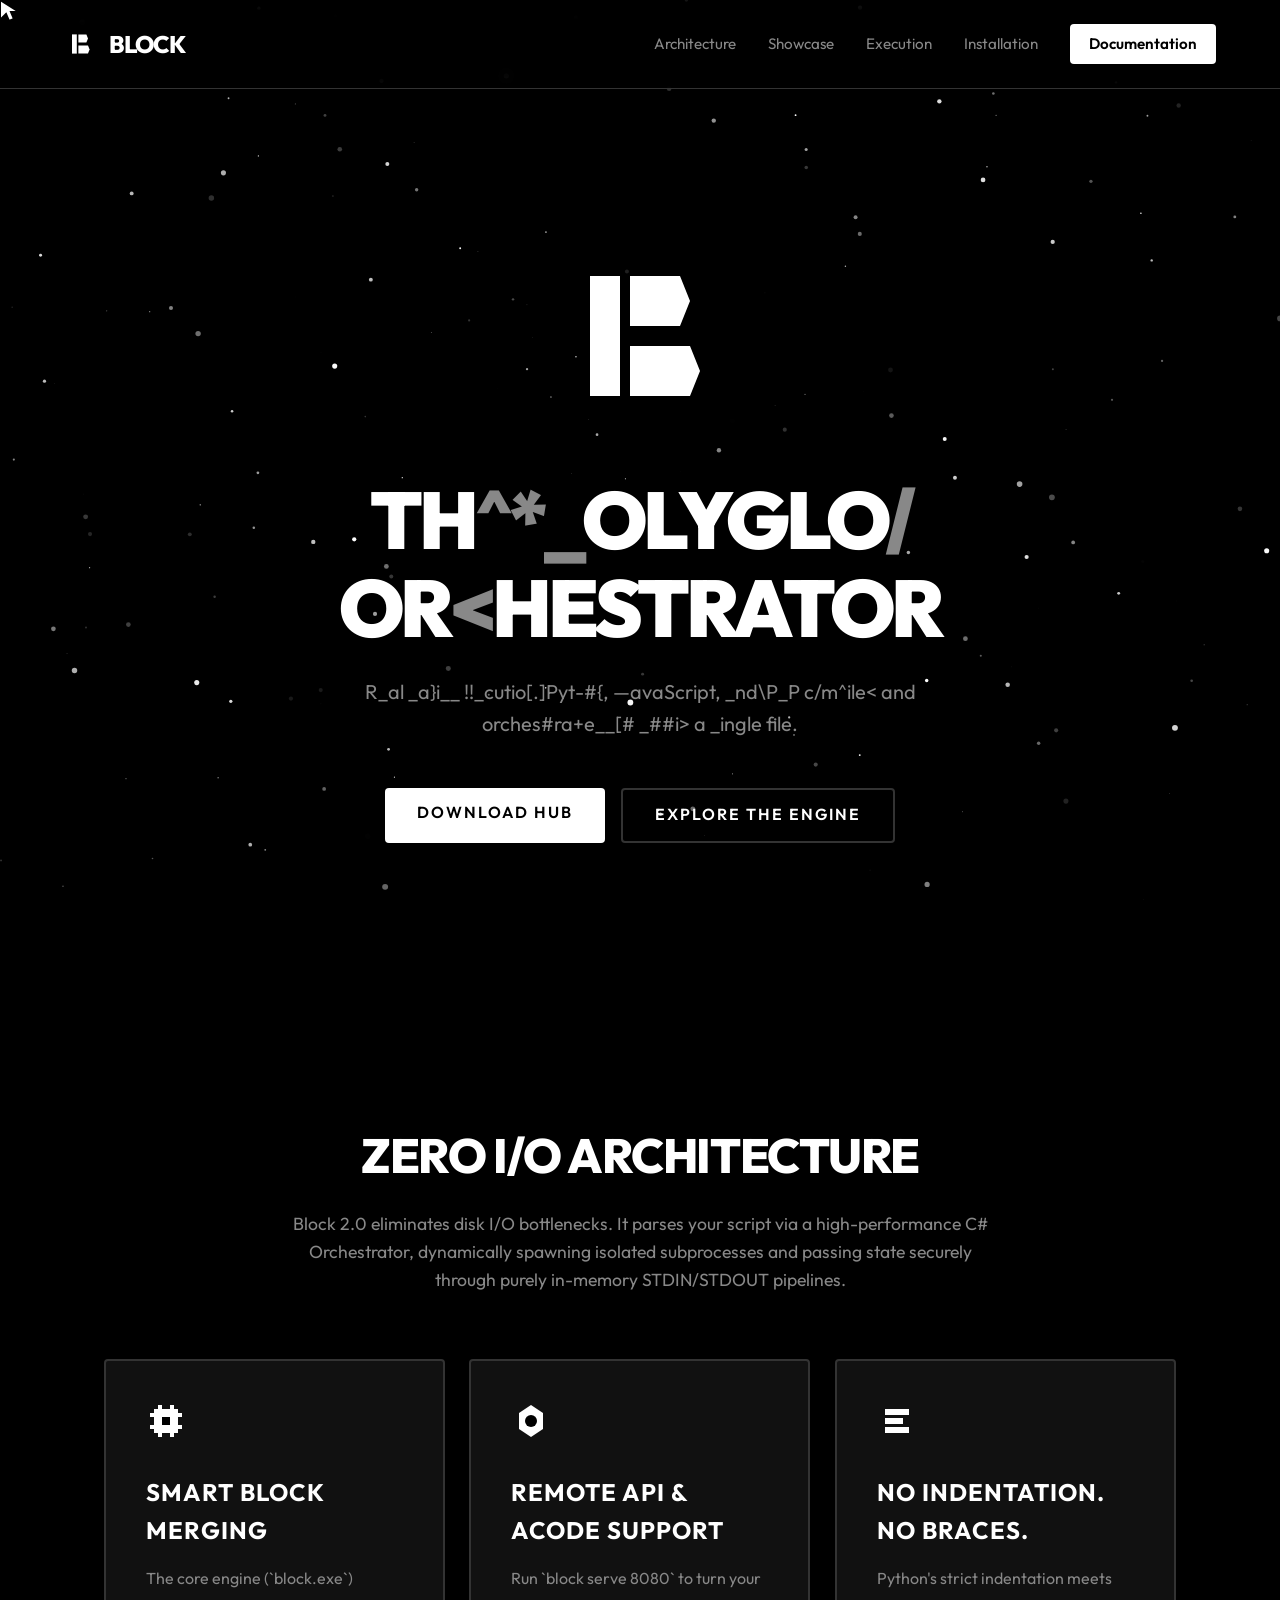
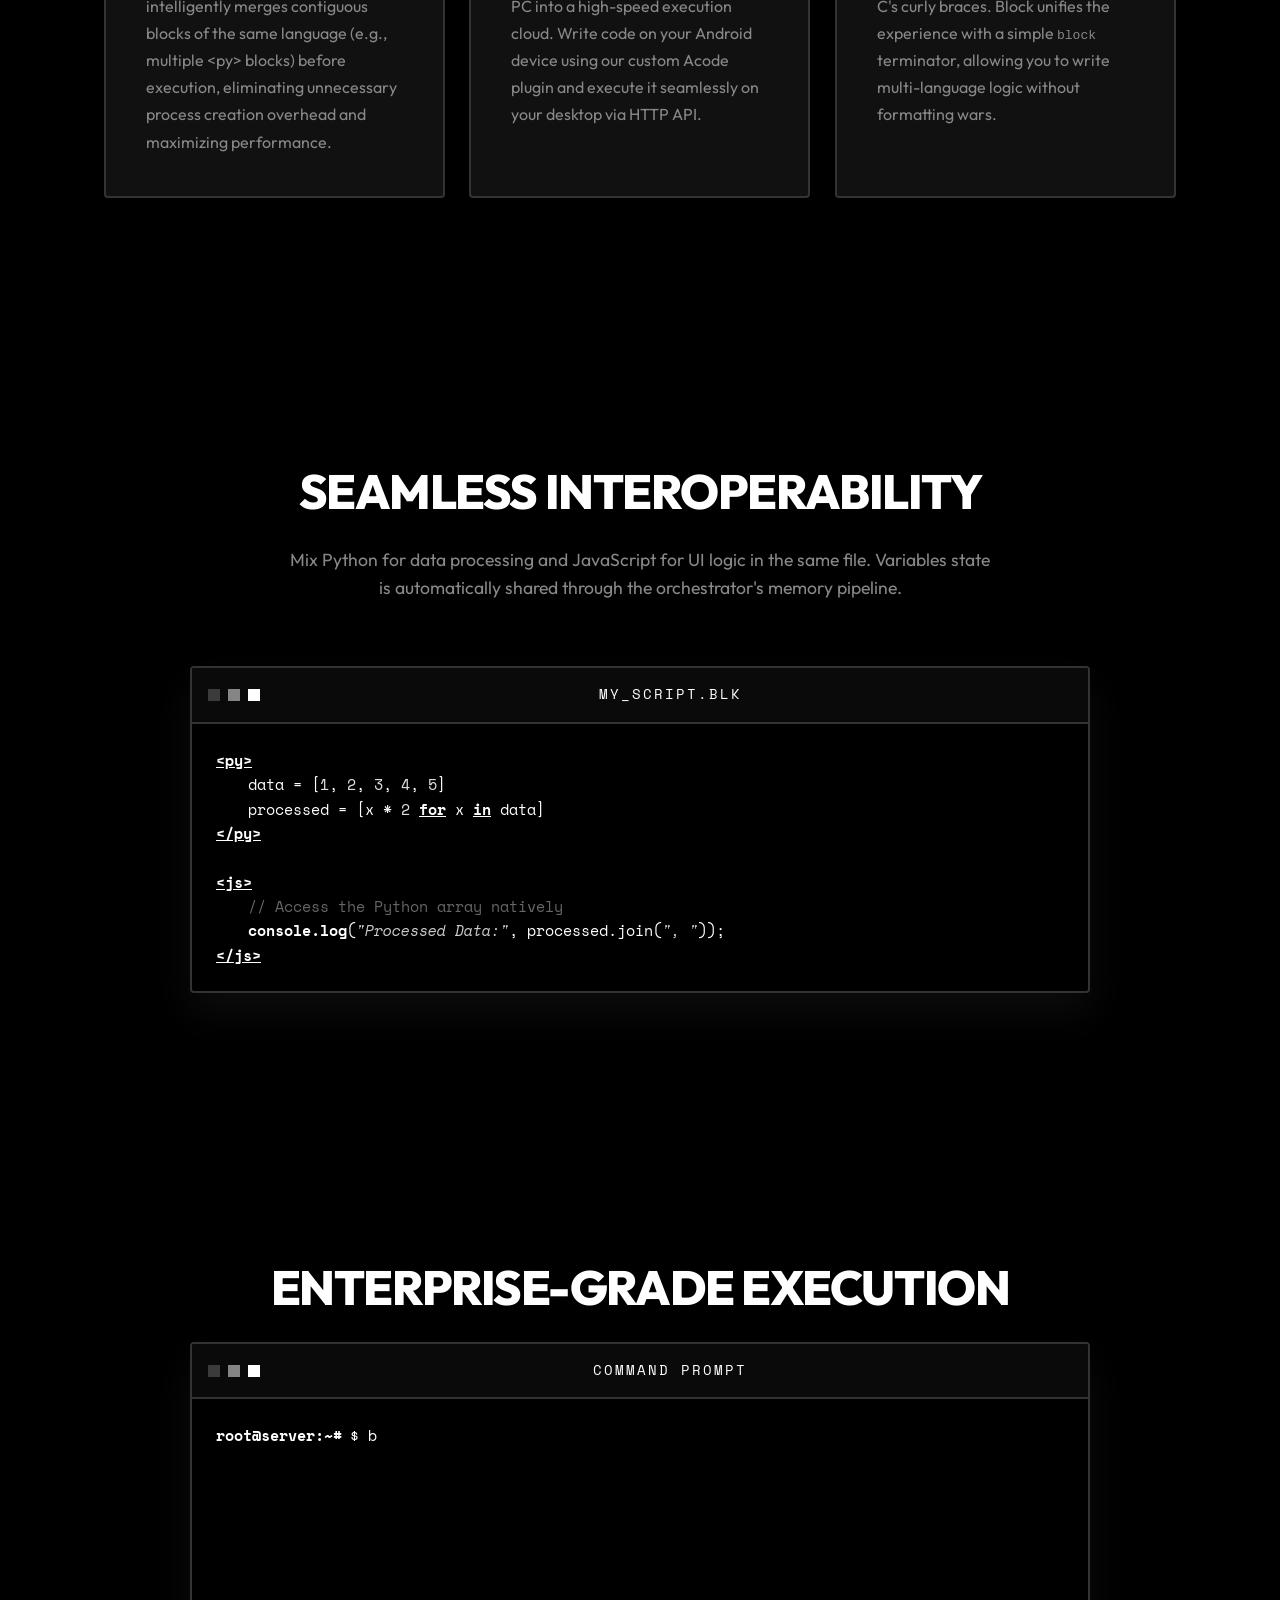
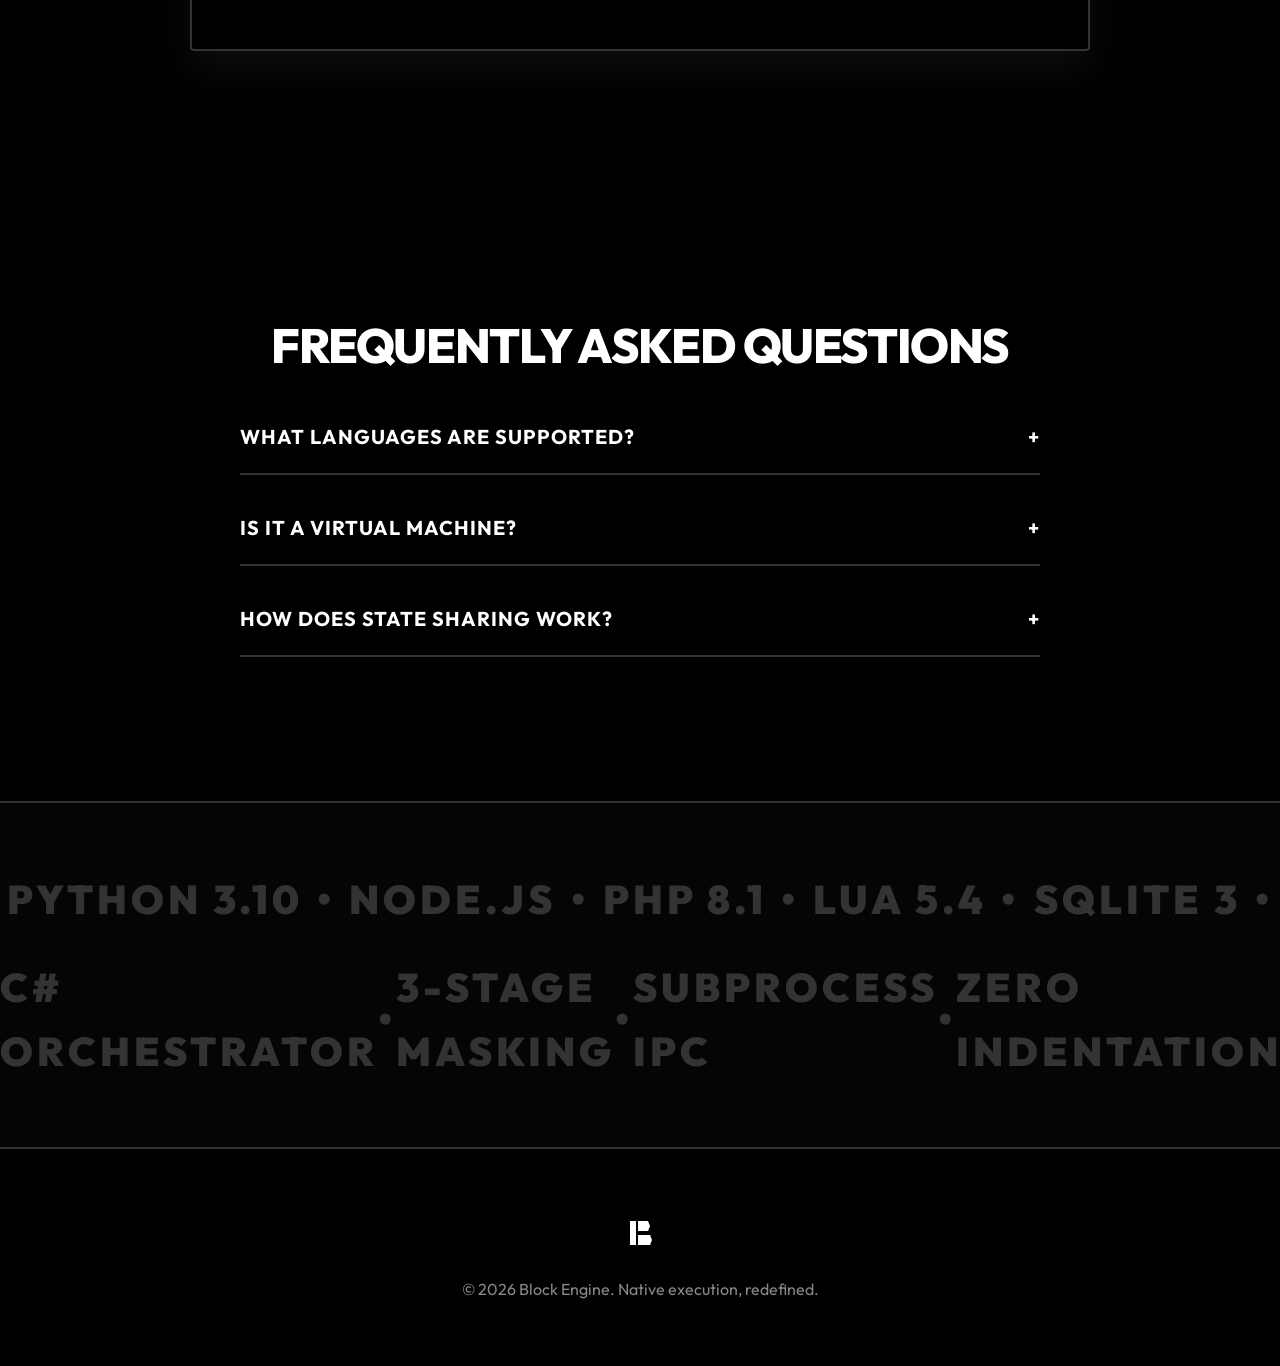
==== commit 4ab28b30: "update 2.0 2.0" ====
--- a/index.html
+++ b/index.html
@@ -60,15 +60,15 @@
                 Real native execution. Python, JavaScript, and PHP compiled and orchestrated by C# in a single file.
             </p>
             <div class="cta-group">
-                <a href="BlockInstaller.exe" download class="btn-primary">Download Installer (Windows)</a>
+                <a href="downloads.html" class="btn-primary">Download Hub</a>
                 <a href="#architecture" class="btn-secondary">Explore the Engine</a>
             </div>
         </header>
 
         <!-- Genuine Architecture Section -->
         <section id="architecture" class="architecture section-padding">
-            <h2 class="section-title reveal">True Native Architecture</h2>
-            <p class="section-desc reveal">We don't use heavy VMs. Block parses your script via a high-performance C# Orchestrator, dynamically spawning isolated subprocesses (Node.js, Python, PHP) and routing standard I/O for native execution speeds.</p>
+            <h2 class="section-title reveal">Zero I/O Architecture</h2>
+            <p class="section-desc reveal">Block 2.0 eliminates disk I/O bottlenecks. It parses your script via a high-performance C# Orchestrator, dynamically spawning isolated subprocesses and passing state securely through purely in-memory STDIN/STDOUT pipelines.</p>
             
             <div class="bento-grid">
                 <div class="bento-card tilt-card reveal">
@@ -89,21 +89,21 @@
                             </g>
                         </svg>
                     </div>
-                    <h3>C# Orchestrator</h3>
-                    <p>The core engine (`block.exe`) is written in C#. It acts as a lightning-fast router, parsing the custom `.blk` syntax, mapping languages to their native interpreters, and managing child process lifecycles.</p>
+                    <h3>Smart Block Merging</h3>
+                    <p>The core engine (`block.exe`) intelligently merges contiguous blocks of the same language (e.g., multiple &lt;py&gt; blocks) before execution, eliminating unnecessary process creation overhead and maximizing performance.</p>
                 </div>
                 <div class="bento-card tilt-card reveal">
                     <div class="bento-icon">
-                        <!-- 3-Stage Security Geometric Icon -->
+                        <!-- Remote Execution Geometric Icon -->
                         <svg viewBox="0 0 100 100" width="40" height="40">
                             <g fill="#ffffff">
-                                <polygon points="20,20 80,20 80,50 50,90 20,50" />
-                                <polygon points="35,35 65,35 65,50 50,70 35,50" fill="#000000" />
+                                <path d="M20 30 L50 10 L80 30 L80 70 L50 90 L20 70 Z" />
+                                <circle cx="50" cy="50" r="15" fill="#000000" />
                             </g>
                         </svg>
                     </div>
-                    <h3>3-Stage Security Masking</h3>
-                    <p>Security is not an afterthought. Block uses a strict 3-stage string masking and variable name sanitization pipeline to guarantee zero cross-language injection vulnerabilities during runtime.</p>
+                    <h3>Remote API & Acode Support</h3>
+                    <p>Run `block serve 8080` to turn your PC into a high-speed execution cloud. Write code on your Android device using our custom Acode plugin and execute it seamlessly on your desktop via HTTP API.</p>
                 </div>
                 <div class="bento-card tilt-card reveal">
                     <div class="bento-icon">
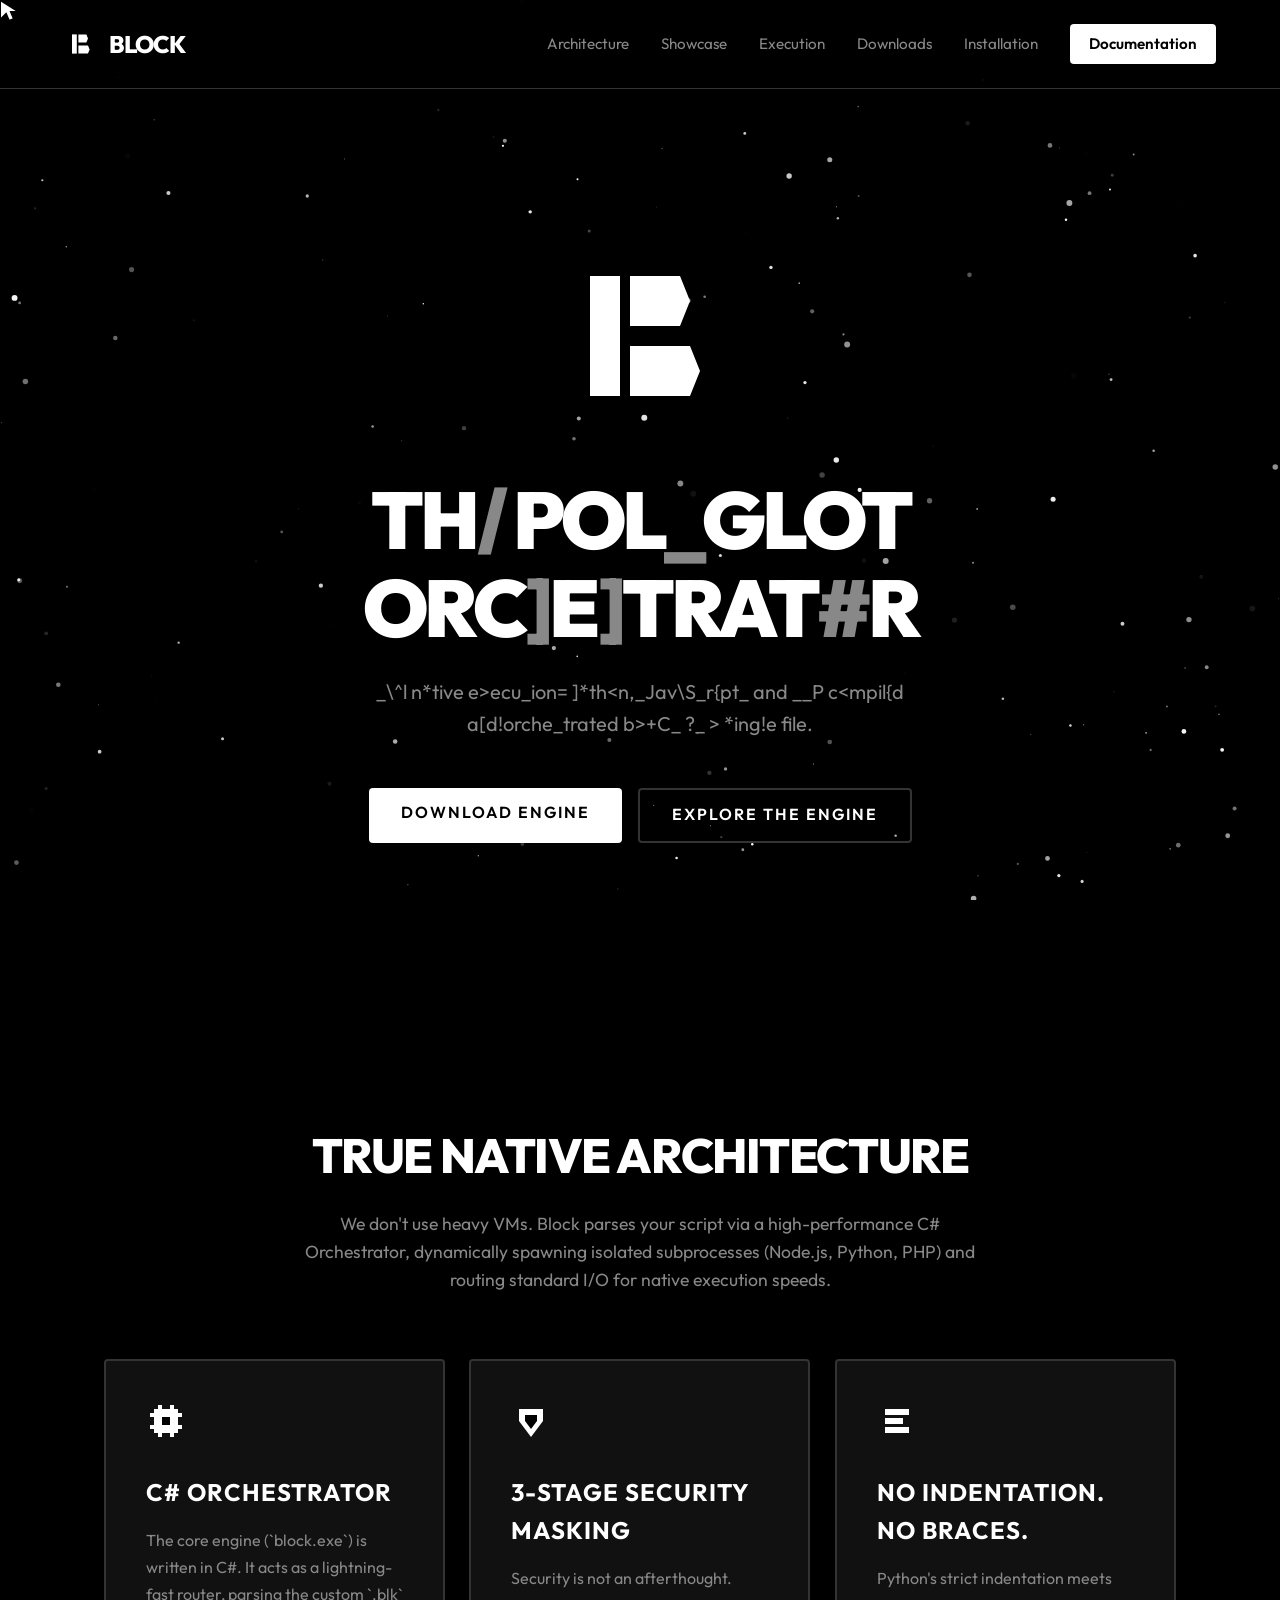
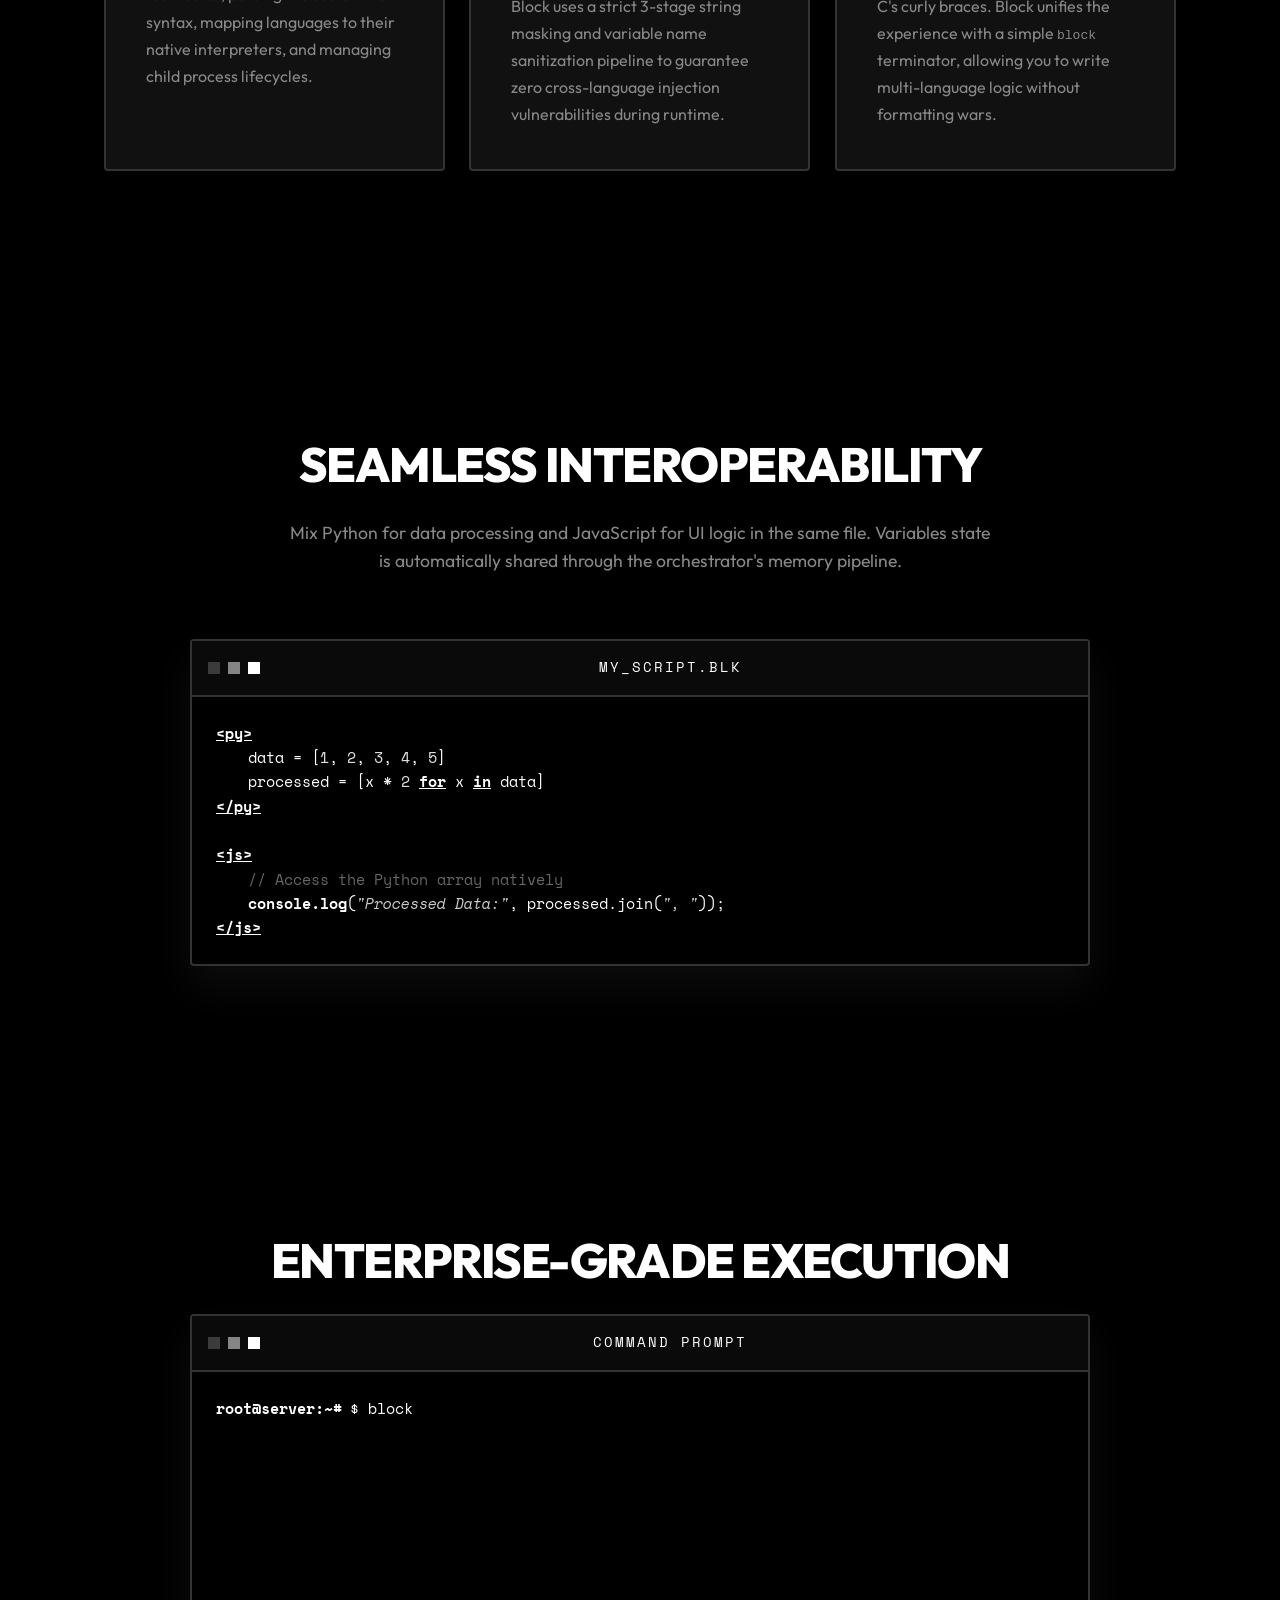
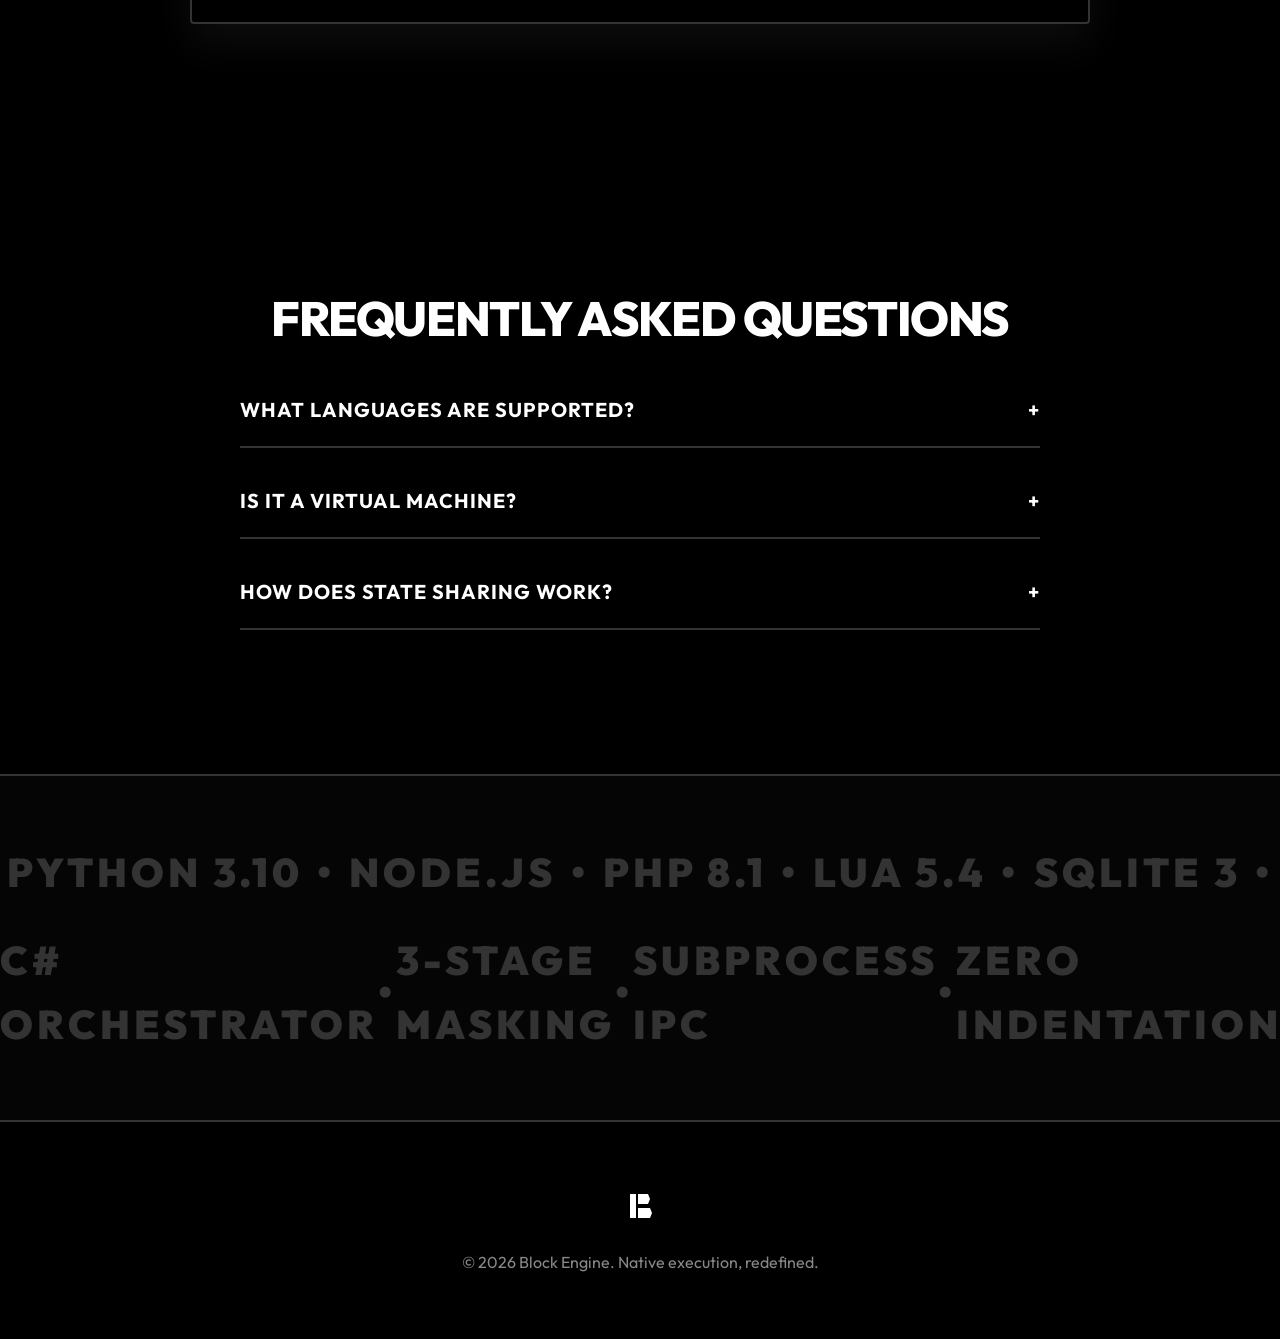
==== commit 57140da3: "UPdate ver2.2.9 v2.2.9" ====
--- a/index.html
+++ b/index.html
@@ -35,6 +35,7 @@
             <a href="#architecture">Architecture</a>
             <a href="#showcase">Showcase</a>
             <a href="#terminal">Execution</a>
+            <a href="downloads.html">Downloads</a>
             <a href="wiki-install.html">Installation</a>
             <a href="wiki.html" class="btn-glow">Documentation</a>
         </div>
@@ -60,15 +61,15 @@
                 Real native execution. Python, JavaScript, and PHP compiled and orchestrated by C# in a single file.
             </p>
             <div class="cta-group">
-                <a href="downloads.html" class="btn-primary">Download Hub</a>
+                <a href="downloads.html" class="btn-primary">Download Engine</a>
                 <a href="#architecture" class="btn-secondary">Explore the Engine</a>
             </div>
         </header>
 
         <!-- Genuine Architecture Section -->
         <section id="architecture" class="architecture section-padding">
-            <h2 class="section-title reveal">Zero I/O Architecture</h2>
-            <p class="section-desc reveal">Block 2.0 eliminates disk I/O bottlenecks. It parses your script via a high-performance C# Orchestrator, dynamically spawning isolated subprocesses and passing state securely through purely in-memory STDIN/STDOUT pipelines.</p>
+            <h2 class="section-title reveal">True Native Architecture</h2>
+            <p class="section-desc reveal">We don't use heavy VMs. Block parses your script via a high-performance C# Orchestrator, dynamically spawning isolated subprocesses (Node.js, Python, PHP) and routing standard I/O for native execution speeds.</p>
             
             <div class="bento-grid">
                 <div class="bento-card tilt-card reveal">
@@ -89,21 +90,21 @@
                             </g>
                         </svg>
                     </div>
-                    <h3>Smart Block Merging</h3>
-                    <p>The core engine (`block.exe`) intelligently merges contiguous blocks of the same language (e.g., multiple &lt;py&gt; blocks) before execution, eliminating unnecessary process creation overhead and maximizing performance.</p>
+                    <h3>C# Orchestrator</h3>
+                    <p>The core engine (`block.exe`) is written in C#. It acts as a lightning-fast router, parsing the custom `.blk` syntax, mapping languages to their native interpreters, and managing child process lifecycles.</p>
                 </div>
                 <div class="bento-card tilt-card reveal">
                     <div class="bento-icon">
-                        <!-- Remote Execution Geometric Icon -->
+                        <!-- 3-Stage Security Geometric Icon -->
                         <svg viewBox="0 0 100 100" width="40" height="40">
                             <g fill="#ffffff">
-                                <path d="M20 30 L50 10 L80 30 L80 70 L50 90 L20 70 Z" />
-                                <circle cx="50" cy="50" r="15" fill="#000000" />
+                                <polygon points="20,20 80,20 80,50 50,90 20,50" />
+                                <polygon points="35,35 65,35 65,50 50,70 35,50" fill="#000000" />
                             </g>
                         </svg>
                     </div>
-                    <h3>Remote API & Acode Support</h3>
-                    <p>Run `block serve 8080` to turn your PC into a high-speed execution cloud. Write code on your Android device using our custom Acode plugin and execute it seamlessly on your desktop via HTTP API.</p>
+                    <h3>3-Stage Security Masking</h3>
+                    <p>Security is not an afterthought. Block uses a strict 3-stage string masking and variable name sanitization pipeline to guarantee zero cross-language injection vulnerabilities during runtime.</p>
                 </div>
                 <div class="bento-card tilt-card reveal">
                     <div class="bento-icon">
